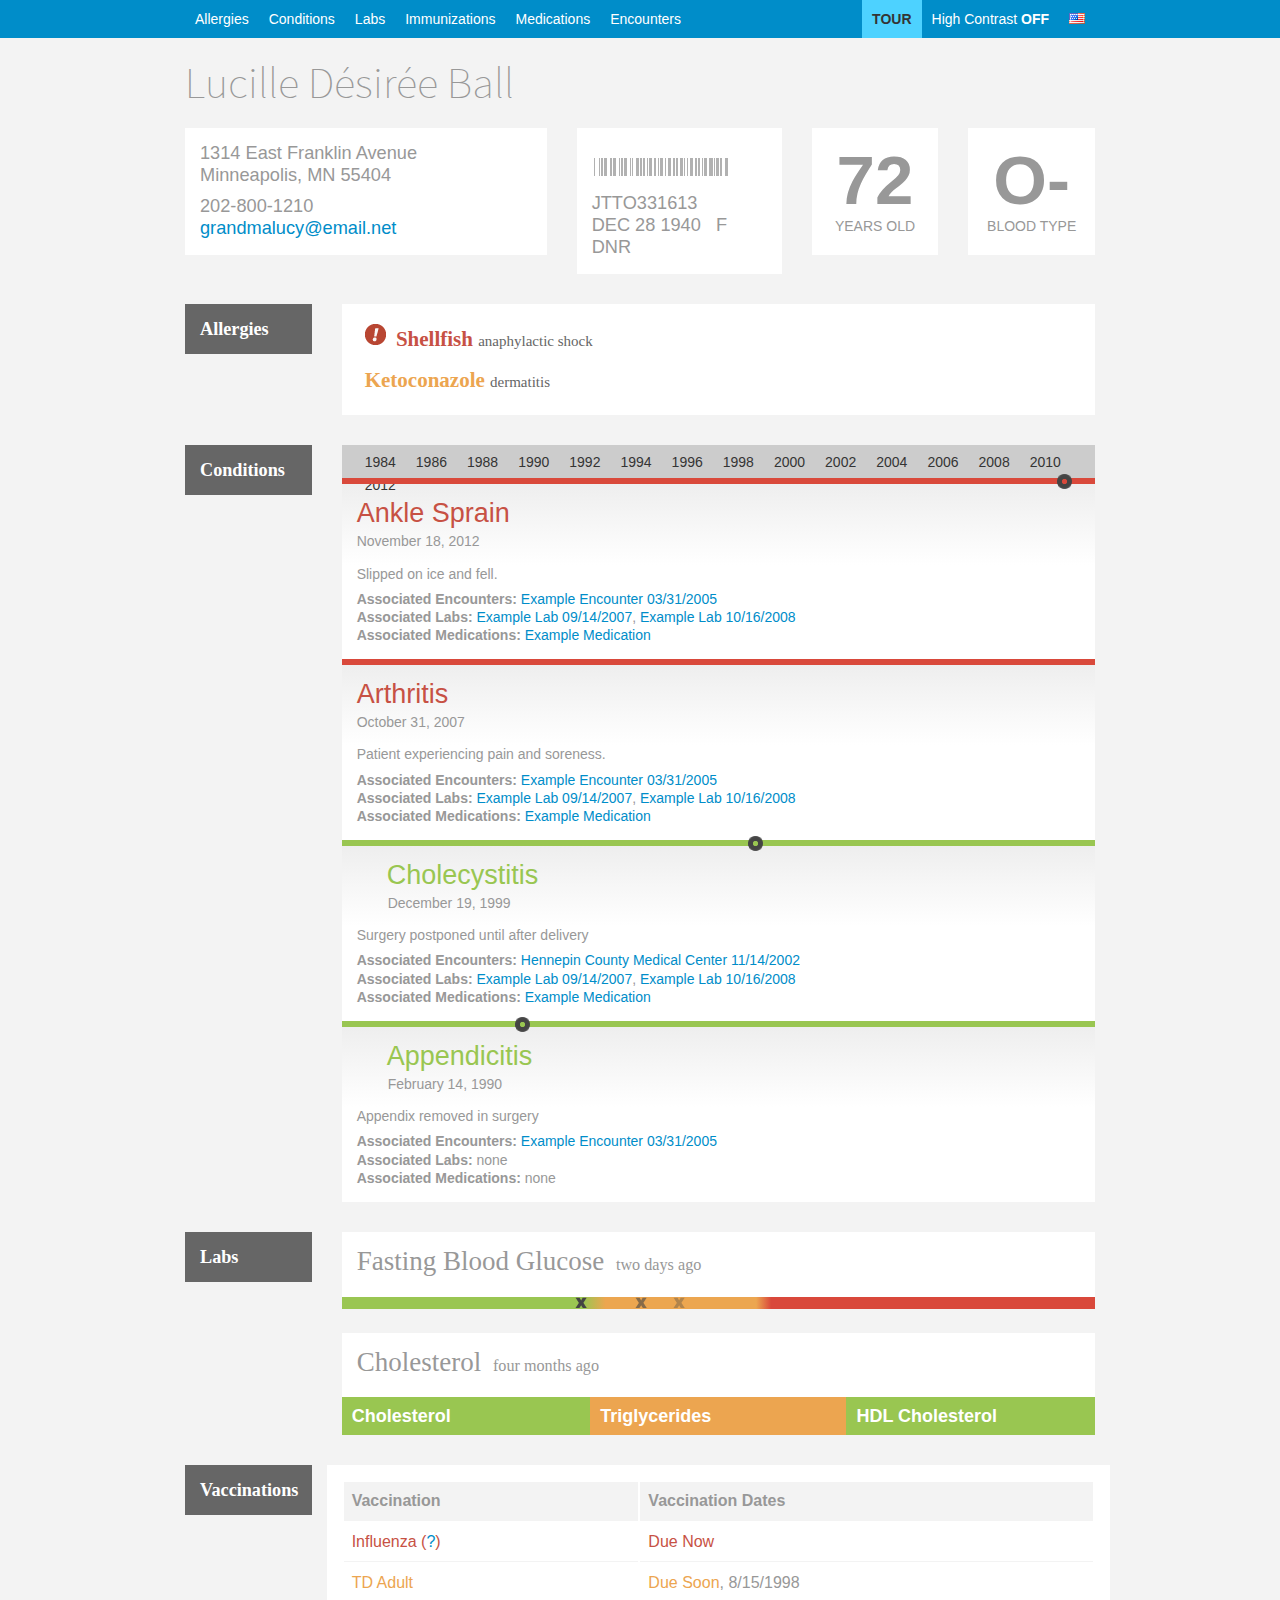
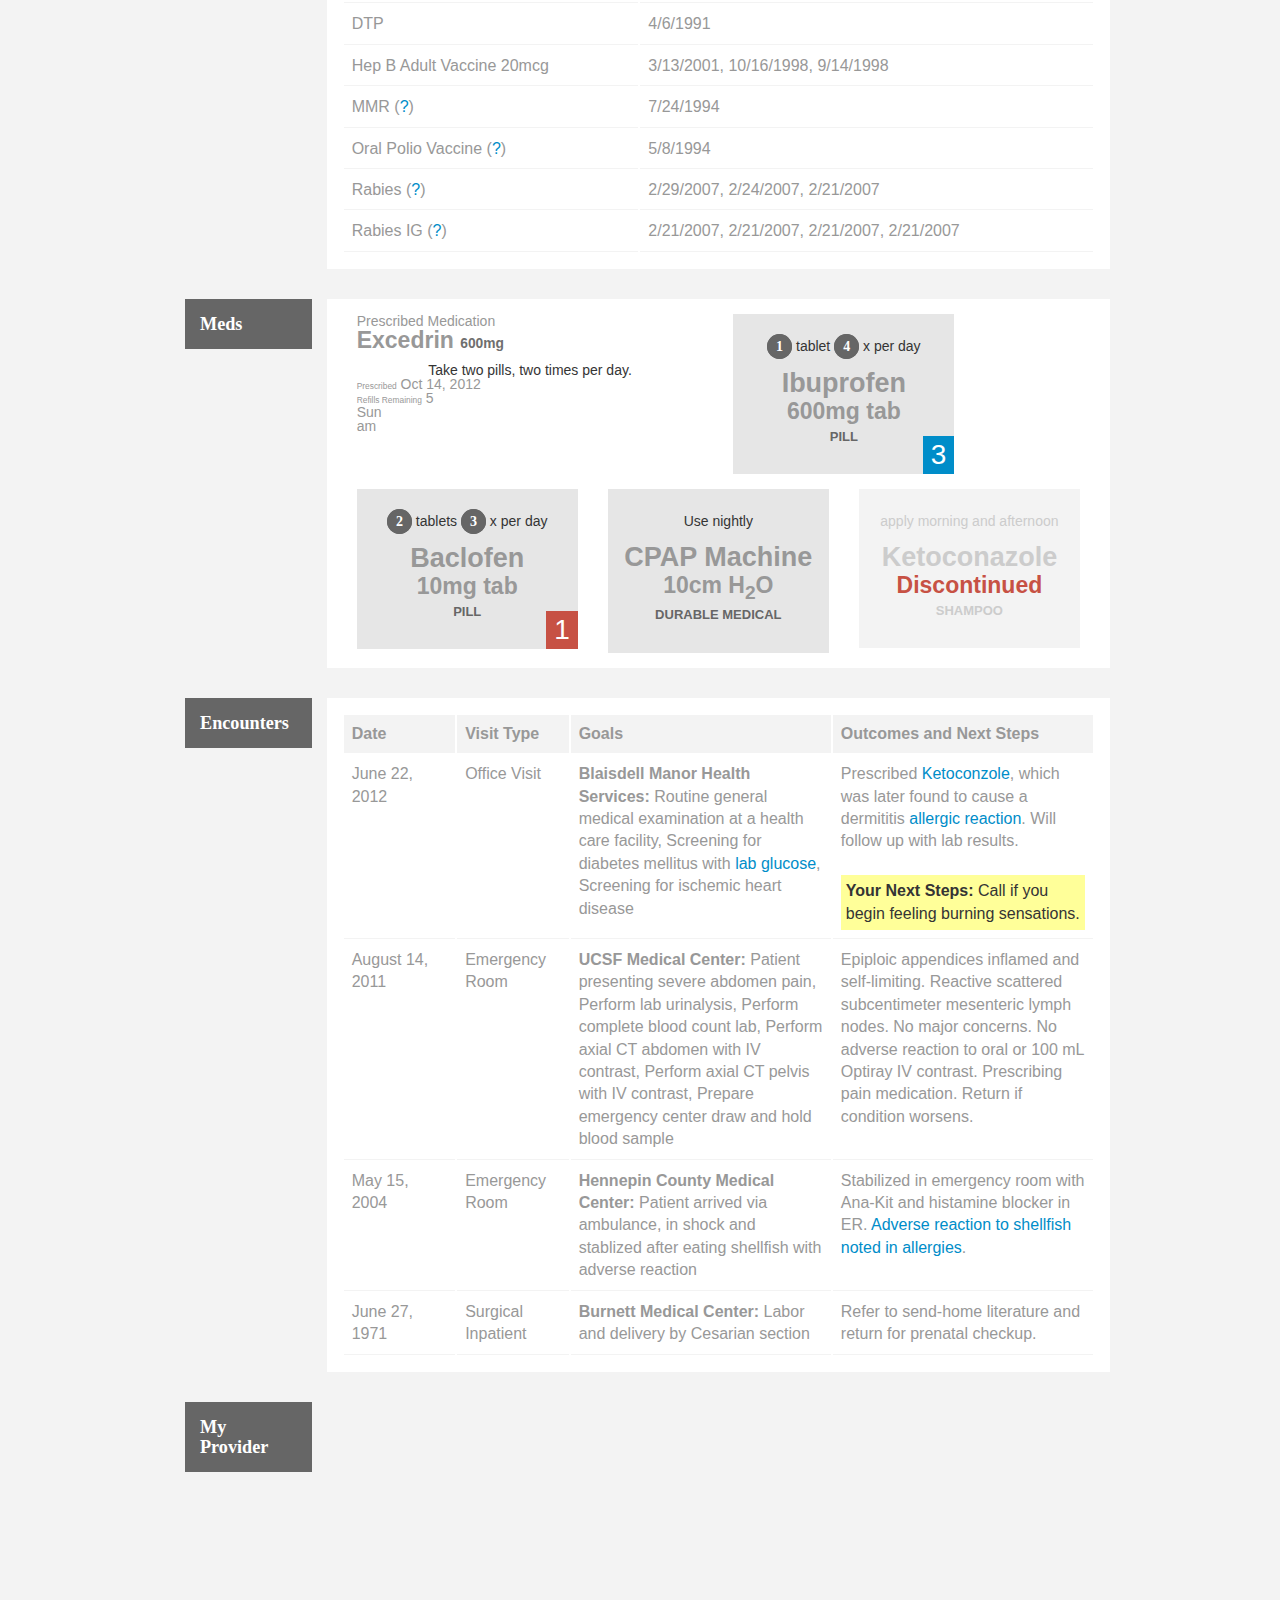
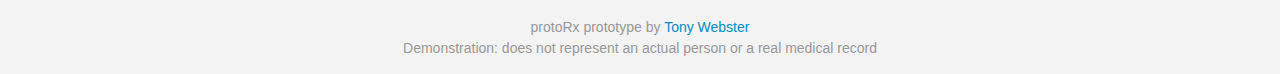
==== index.html @ 372af384 "single med" ====
<!DOCTYPE html>
<!--[if lt IE 7]><html class="no-js lt-ie9 lt-ie8 lt-ie7"><![endif]-->
<!--[if IE 7]><html class="no-js lt-ie9 lt-ie8"><![endif]-->
<!--[if IE 8]><html class="no-js lt-ie9"><![endif]-->
<!--[if gt IE 8]><!--> <html class="no-js"><!--<![endif]-->
<head>
<meta charset="utf-8">
<meta http-equiv="X-UA-Compatible" content="IE=edge,chrome=1">
<title>protoRx HTML Patient Medical Record Prototype Demo</title>
<meta name="description" content="protoRx is a prototype of a dynamic web-based patient medical record.">
<meta name="viewport" content="width=device-width">
<link rel="stylesheet" href="css/patient.css">
<script src="js/modernizr-2.6.2.min.js"></script>
</head>
<body data-spy="scroll" data-target=".navbar">

    <!--[if lt IE 7]>
        <p class="chromeframe">You are using an <strong>outdated</strong> browser. Please <a href="http://browsehappy.com/">upgrade your browser</a> or <a href="http://www.google.com/chromeframe/?redirect=true">activate Google Chrome Frame</a> to improve your experience.</p>
    <![endif]-->

    <div class="fixed-header">
        <div class="row">
            <div class="eight columns navigation small-twelve">
                <ul>
                    <li><a href="#allergies">Allergies</a></li>
                    <li><a href="#conditions">Conditions</a></li>
                    <li><a href="#labs">Labs</a></li>
                    <li><a href="#immunizations">Immunizations</a></li>
                    <li><a href="#medications">Medications</a></li>
                    <li><a href="#encounters">Encounters</a></li>
                </ul>
            </div>
            <div class="four columns accessibility hide-for-small" id="tour-access-links">
                <ul>
                    <li class="tour">
                        <a href="#" title="Take a Tour of protoRx" id="js-tour-page">Tour</a>
                    </li>
                    <li id="js-high-contrast">
                        <a href="#" title="Switch to High Contrast View">High Contrast <span>off</span></a>
                    </li>
                    <li id="js-language">
                        <a href="#" title="Change Language" class="icon"><img src="images/icn-lang-en.png" alt="English" /></a>
                    </li>
                </ul>
            </div>
        </div>
    </div>

    <!-- 01 NAME -->
    <section class="name">
        <div class="row" id="tour-patient-name">
            <div class="twelve columns">
                <h1 id="patient-name">Lucille D&eacute;sir&eacute;e Ball</h1>
            </div>
        </div>
    </section>

    <!-- 02 BIO + VITAL PANELS -->
    <section class="bio" id="bio">
        <div class="row">
            <div class="five columns">
                <div class="panel patient-contact">
                    <address>
                        1314 East Franklin Avenue<br />
                        Minneapolis, MN 55404
                    </address>
                    <p>
                        202-800-1210<br />
                        <a href="#">grandmalucy@email.net</a>
                    </p>
                </div>
            </div>
            <div class="three columns" id="patient-bio">
                <div class="panel patient-proprietary">
                    <img src="images/fpo-barcode.png" alt="Barcode" class="barcode" />
                    <p>JTTO331613</p>
                    <p>DEC 28 1940 &nbsp; F &nbsp; DNR</p>
                </div>
            </div>
            <div class="two columns">
                <div class="panel tile-bignumber" id="health-boxes">
                    <h2>72</h2>
                    <p>Years Old</p>
                </div>
            </div>
            <div class="two columns">
                <div class="panel tile-bignumber" id="health-boxes">
                    <h2>O-</h2>
                    <p>Blood Type</p>
                </div>
            </div>
        </div>
    </section>

    <!-- 03 ALLERGIES -->
    <section class="allergies" id="allergies">
        <div class="row">
            <div class="headline two columns">
                <div class="panel">
                    <h2 id="tour-allergies">Allergies</h2>
                </div>
            </div>
            <div class="listing ten columns lines">
                <div class="content panel">
                    <ul>
                        <li class="alert">
                            <a href="#encounter-5e5eab10-3aaa-11e2-81c1-0800200c9a66" class="line-item">
                                <span class="severity severity-severe">Severe</span> 
                                Shellfish
                                <small class="reaction">anaphylactic shock</small>
                            </a>
                        </li>
                        <li class="warn">
                            <a href="#encounter-9faa1792-928d-40a5-8878-b24d408136e9" class="line-item">
                                Ketoconazole
                                <small class="reaction">dermatitis</small>
                            </a>
                        </li>
                    </ul>
                </div>
            </div>
        </div>
    </section>

    <!-- 04 CONDITIONS -->
    <section class="conditions" id="conditions">
        <div class="row">
            <div class="headline two columns">
                <div class="panel">
                    <h2>Conditions</h2>
                </div>
            </div>

            <div class="timeline ten column">
                <div class="timeline-years">
                    <ul>
                        <li>1984</li>
                        <li>1986</li>
                        <li>1988</li>
                        <li>1990</li>
                        <li>1992</li>
                        <li>1994</li>
                        <li>1996</li>
                        <li>1998</li>
                        <li>2000</li>
                        <li>2002</li>
                        <li>2004</li>
                        <li>2006</li>
                        <li>2008</li>
                        <li>2010</li>
                        <li>2012</li>
                    </ul>
                </div>
                <div class="timeline-event">
                    <div class="timeline-rail">
                        <span class="timeline-indicator" style="left: 95%"></span>
                    </div>
                    <a href="#" class="summary" id="tour-conditions">
                        <h3>Ankle Sprain</h3>
                        <h4>November 18, 2012</h4>
                    </a>
                    <div class="detail iconed">
                        <p>Slipped on ice and fell.</p>
                        <p><strong>Associated Encounters: </strong> <a href="#encounters">Example Encounter 03/31/2005</a></p>
                        <p><strong>Associated Labs: </strong> <a href="#labs">Example Lab 09/14/2007</a>, <a href="#labs">Example Lab 10/16/2008</a></p>
                        <p><strong>Associated Medications: </strong> <a href="#medications">Example Medication</a></p>
                    </div>
                </div><!-- /.timeline-event -->
                <div class="timeline-event">
                    <div class="timeline-rail">
                        <span class="timeline-indicator timeline-indicator-stretch" style="left: 80%;width: 20%;"></span>
                    </div>
                    <a href="#" class="summary">
                        <h3>Arthritis</h3>
                        <h4>October 31, 2007</h4>
                    </a>
                    <div class="detail iconed">
                        <p>Patient experiencing pain and soreness.</p>
                        <p><strong>Associated Encounters: </strong> <a href="#encounters">Example Encounter 03/31/2005</a></p>
                        <p><strong>Associated Labs: </strong> <a href="#labs">Example Lab 09/14/2007</a>, <a href="#labs">Example Lab 10/16/2008</a></p>
                        <p><strong>Associated Medications: </strong> <a href="#medications">Example Medication</a></p>
                    </div>
                </div><!-- /.timeline-event -->
                <div class="timeline-event resolved">
                    <div class="timeline-rail">
                        <span class="timeline-indicator" style="left: 54%"></span>
                    </div>
                    <a href="#" class="summary">
                        <h3>Cholecystitis</h3>
                        <h4>December 19, 1999</h4>
                    </a>
                    <div class="detail iconed">
                        <p>Surgery postponed until after delivery</p>
                        <p><strong>Associated Encounters: </strong> <a href="#encounter-00ed28c0-3abe-11e2-81c1-0800200c9a66">Hennepin County Medical Center 11/14/2002</a></p>
                        <p><strong>Associated Labs: </strong> <a href="#labs">Example Lab 09/14/2007</a>, <a href="#labs">Example Lab 10/16/2008</a></p>
                        <p><strong>Associated Medications: </strong> <a href="#medications">Example Medication</a></p>
                    </div>
                </div><!-- /.timeline-event -->
                <div class="timeline-event resolved">
                    <div class="timeline-rail">
                        <span class="timeline-indicator" style="left: 23%"></span>
                    </div>
                    <a href="#" class="summary">
                        <h3>Appendicitis</h3>
                        <h4>February 14, 1990</h4>
                    </a>
                    <div class="detail iconed">
                        <p>Appendix removed in surgery</p>
                        <p><strong>Associated Encounters: </strong> <a href="#encounters">Example Encounter 03/31/2005</a></p>
                        <p><strong>Associated Labs: </strong> none</p>
                        <p><strong>Associated Medications: </strong> none</p>
                    </div>
                </div><!-- /.timeline-event -->
            </div>
        </div>
    </section>

    <!-- 05 LABS -->
    <section class="labs" id="labs">
        <div class="row">
            <div class="headline two columns">
                <div class="panel">
                    <h2>Labs</h2>
                </div>
            </div>

            <div class="content-container ten columns">
                
                <!-- Lab Result -->
                <div class="panel content lab-result closed">
                    <h3>Fasting Blood Glucose <small>two days ago</small></h3>
                    <div class="graph-horizontal graph-horizontal-fbs">
                        <div class="graph-horizontal-labels">
                            <ul>
                                <li style="width: 34%;"><strong>Normal</strong>: Fasting blood sugar in this range is normal.</li>
                                <li style="width: 23%;"><strong>Elevated</strong>: Fasting blood sugar in the range of 101-125 mg/dL is a cause of concern for possible prediabetes and should be monitored.</li>
                                <li style="width: 43%;"><strong>High</strong>: Fasting blood sugar above 126 mg/dL is an indicator of possible established diabetes.</li>
                            </ul>
                        </div>
                        <span class="graph-horizontal-marker" style="left: 24%;">
                            <span class="graph-result-label"><strong>84</strong> mg/dL</span>
                        </span>
                        <span class="graph-horizontal-previous graph-horizontal-previous-1" style="left: 31%;"></span>
                        <span class="graph-horizontal-previous graph-horizontal-previous-2" style="left: 39%;"></span>
                        <span class="graph-horizontal-previous graph-horizontal-previous-3" style="left: 44%;"></span>
                    </div>
                    <div class="row">
                        <div class="three columns">
                            <div class="panel">
                                <h4>Trending analysis</h4>
                            </div>
                        </div>
                        <div class="nine columns">
                            <div class="panel">
                                <p>You are trending toward decreased fasting blood sugar measurements, and your current result is well within normal range.</p>
                            </div>
                        </div>
                    </div>
                    <div class="row">
                        <div class="three columns">
                            <div class="panel">
                                <h4>Lab details</h4>
                            </div>
                        </div>
                        <div class="nine columns">
                            <div class="panel">
                                <p>
                                    Ordered by Dr. Sean Daley, North Memorial Medical Center<br />
                                    November 30, 2012 — 1:42pm (<a href="#encounter-9faa1792-928d-40a5-8878-b24d408136e9">view encounter</a>)
                                </p>
                            </div>
                        </div>
                    </div>
                    <div class="row">
                        <div class="three columns">
                            <div class="panel">
                                <h4>Physician notes</h4>
                            </div>
                        </div>
                        <div class="nine columns">
                            <div class="panel">
                                <p class="highlight padded">
                                    Continue to exercise 3x/week.
                                </p>
                            </div>
                        </div>
                    </div>
                    <div class="row">
                        <div class="three columns">
                            <div class="panel">
                                <h4>About this test</h4>
                            </div>
                        </div>
                        <div class="nine columns">
                            <div class="panel">
                                <p>
                                    A lab glucose test measures the amount of glucose sugar in your blood.  This test measures after you’ve been fasting for at least eight hours.  It’s often the first check for prediabetes or diabetes.
                                </p>
                            </div>
                        </div>
                    </div>
                </div><!-- /lab result -->

                <!-- Lab Result -->
                <div class="panel content lab-result closed">
                    <h3>Cholesterol <small>four months ago</small></h3>
                    <div class="lab-result-strip">
                        <div class="lab-result nominal bg" style="width: 33%;">
                            <h4>Cholesterol</h3>
                        </div>
                        <div class="lab-result warn bg" style="width: 34%;">
                            <h4>Triglycerides</h3>
                        </div>
                        <div class="lab-result nominal bg" style="width: 33%">
                            <h4>HDL Cholesterol</h3>
                        </div>
                    </div>
                    <div class="row">
                        <div class="lab-result-strip interior">
                            <div class="lab-result" style="width: 33%;">
                                <div class="lab-result-numbers">
                                    <strong>152</strong> mg/DL
                                    <small>Standard Range: 0 - 200 mg/DL</small>
                                </div>
                            </div>
                            <div class="lab-result" style="width: 34%;">
                                <div class="lab-result-numbers">
                                    <strong>151</strong> mg/DL
                                    <small>Standard Range: 0 - 149 mg/DL</small>
                                </div>
                            </div>
                            <div class="lab-result" style="width: 33%">
                                <div class="lab-result-numbers">
                                    <strong>43</strong> mg/DL
                                    <small>Standard Range: 39+ mg/DL</small>
                                </div>
                            </div>
                        </div>
                        <div class="three columns">
                            <div class="panel">
                                <h4>Trending analysis</h4>
                            </div>
                        </div>
                        <div class="nine columns">
                            <div class="panel">
                                <p>No prior lab results available for cholesterol.</p>
                            </div>
                        </div>
                    </div>
                    <div class="row">
                        <div class="three columns">
                            <div class="panel">
                                <h4>Lab details</h4>
                            </div>
                        </div>
                        <div class="nine columns">
                            <div class="panel">
                                <p>
                                    Ordered by Dr. Pina Colada, University of Miami Hospital<br />
                                    June 22, 2012 — 9:16am
                                </p>
                            </div>
                        </div>
                    </div>
                    <div class="row">
                        <div class="three columns">
                            <div class="panel">
                                <h4>Physician notes</h4>
                            </div>
                        </div>
                        <div class="nine columns">
                            <div class="panel">
                                <p class="highlight padded">
                                    Triglycerides are slightly elevated. Limit fats and sugars, alcohol, and increase physical activity.
                                </p>
                            </div>
                        </div>
                    </div>
                    <div class="row">
                        <div class="three columns">
                            <div class="panel">
                                <h4>About this lab</h4>
                            </div>
                        </div>
                        <div class="nine columns">
                            <div class="panel">
                                <p>
                                    High triglycerides can raise your risk for heart disease, diabetes and stroke. Diet and lifestyle changes are the biggest factor in your cholesterol levels.
                                </p>
                            </div>
                        </div>
                    </div>
                </div><!-- /lab result -->

            </div>

        </div>
    </section>

    <!-- 06 IMMUNIZATIONS / VACCINATIONS -->
    <section class="immunizations" id="immunizations">
        <div class="row">
            <div class="headline two columns">
                <div class="panel">
                    <h2>Vaccinations</h2>
                </div>
            </div>
            <div class="ten column content table">
                <div class="panel">

                    <table id="tour-immunizations">
                        <thead>
                            <tr>
                                <td>Vaccination</td>
                                <td>Vaccination Dates</td>
                            </tr>
                        </thead>
                        <tbody>
                            <tr>
                                <td class="alert">Influenza (<a href="http://www.cdc.gov/vaccines/vpd-vac/flu/default.htm" target="_blank">?</a>)</td>
                                <td class="alert">Due Now</td>
                            </tr>
                            <tr>
                                <td class="warn">TD Adult</td>
                                <td><span class="warn">Due Soon</span>,  8/15/1998</td>
                            </tr>
                            <tr>
                                <td>DTP</td>
                                <td>4/6/1991</td>
                            </tr>
                            <tr>
                                <td>Hep B Adult Vaccine 20mcg</td>
                                <td>3/13/2001,  10/16/1998,  9/14/1998</td>
                            </tr>
                            <tr>
                                <td>MMR (<a href="http://www.cdc.gov/vaccines/pubs/vis/downloads/vis-mmr.pdf" target="_blank">?</a>)</td>
                                <td>7/24/1994</td>
                            </tr>
                            <tr>
                                <td>Oral Polio Vaccine (<a href="http://www.cdc.gov/vaccines/vpd-vac/polio/default.htm" target="_blank">?</a>)</td>
                                <td>5/8/1994</td>
                            </tr>
                            <tr>
                                <td>Rabies (<a href="http://www.cdc.gov/vaccines/vpd-vac/rabies/default.htm" target="_blank">?</a>)</td>
                                <td>2/29/2007,  2/24/2007,  2/21/2007</td>
                            </tr>
                            <tr>
                                <td>Rabies IG (<a href="http://www.cdc.gov/vaccines/vpd-vac/rabies/default.htm" target="_blank">?</a>)</td>
                                <td>2/21/2007,  2/21/2007,  2/21/2007,  2/21/2007</td>
                            </tr>
                        </tbody>
                    </table>
                </div>

            </div>
        </div>
    </section>



    <a data-magellan-destination="medications" name="medications"></a>
    <section class="medications">
        <div class="row">
            <div class="headline two columns">
                <div class="panel">
                    <h2>Meds<!--Medications--></h2>
                </div>
            </div>

            <div class="grid ten column content">
                <div class="panel content-inner">

                    <div class="six column medication-single">
                        <div class="medication-category">Prescribed Medication</div>
                        <div class="medication-detail">
                            <div class="medication-rx">
                                <h4>Excedrin <small>600mg</small></h4>
                                <p class="instructions">Take two pills, two times per day.</p>
                                <div class="meta">
                                    <div class="meta-date">
                                        <small>Prescribed</small> Oct 14, 2012
                                    </div>
                                    <div class="meta-refills">
                                        <small>Refills Remaining</small>
                                        5
                                    </div>
                                </div>
                            </div>
                            <div class="medication-illustration">
                                <div class="single-day">
                                    <div class="day">Sun</div>
                                    <div class="segments">
                                        <div class="segment">
                                            <div class="desc">am</div>
                                            <div class="illus"><span class="pill"></span> <span class="pill"></div>
                                        </div>
                                    </div>
                                </div>
                            </div>
                        </div>
                    </div><!-- /.medication-single -->





                    <div class="four column med">
                        <div class="panel">
                            <div class="instructions">
                                <span class="number-circle">1</span> tablet <span class="number-circle">4</span> x per day
                            </div>
                            <div class="medication">
                                <h3>Ibuprofen</h3>
                                <h4>600mg tab</h4>
                                <h5>Pill</h5>
                            </div>
                            <div class="remaining">
                                <span rel="tooltip" title="Refills Remaining">3</span>
                            </div>
                        </div>
                    </div><!-- /.medication -->

                    <div class="four column med">
                        <div class="panel">
                            <div class="instructions">
                                <span class="number-circle">2</span> tablets <span class="number-circle">3</span> x per day
                            </div>
                            <div class="medication">
                                <h3>Baclofen</h3>
                                <h4>10mg tab</h4>
                                <h5>Pill</h5>
                            </div>
                            <div class="remaining low">
                                <span rel="tooltip" title="Refills Remaining">1</span>
                            </div>
                        </div>
                    </div><!-- /.medication -->

                    <div class="four column med">
                        <div class="panel">
                            <div class="instructions">
                                Use nightly
                            </div>
                            <div class="medication">
                                <h3>CPAP Machine</h3>
                                <h4>10cm H<sub>2</sub>O</h4>
                                <h5>Durable Medical</h5>
                            </div>
                        </div>
                    </div><!-- /.medication -->

                    <div class="four column med discontinued allergic end">
                        <div class="panel">
                            <div class="instructions">
                                apply morning and afternoon
                            </div>
                            <div class="medication">
                                <h3>Ketoconazole</h3>
                                <h4>Discontinued</h4>
                                <h5>Shampoo</h5>
                            </div>
                        </div>
                    </div><!-- /.medication -->

                </div>
            </div>
        </div>
    </section>


    <section class="encounters">
        <div class="row">
            <div class="headline two columns">
                <div class="panel">
                    <h2>Encounters</h2>
                </div>
            </div>

            <div class="table ten column content">
                <div class="panel">

                    <table>
                        <thead>
                            <tr>
                                <td class="table-date">Date</td>
                                <td class="table-type">Visit Type</td>
                                <td class="table-goals">Goals</td>
                                <td class="table-outcomes">Outcomes and Next Steps</td>
                            </tr>
                        </thead>
                        <tbody>
                            <tr id="encounter-9faa1792-928d-40a5-8878-b24d408136e9">
                                <td>June 22, 2012</td>
                                <td>Office Visit</td>
                                <td>
                                    <strong>Blaisdell Manor Health Services: </strong>Routine general medical examination at a health care facility, Screening for diabetes mellitus with <a href="#">lab glucose</a>, Screening for ischemic heart disease 
                                </td>
                                <td>
                                    Prescribed <a href="#">Ketoconzole</a>, which was later found to cause a dermititis <a href="#allergies">allergic reaction</a>. Will follow up with lab results.<br /><br />
                                    <div class="next-steps"><strong>Your Next Steps:</strong> Call if you begin feeling burning sensations.</div>
                                </td>
                            </tr>
                            <tr id="encounter-0fe58e90-3aaa-11e2-81c1-0800200c9a66">
                                <td>August 14, 2011</td>
                                <td>Emergency Room</td>
                                <td>
                                    <strong>UCSF Medical Center: </strong>Patient presenting severe abdomen pain, 
                                    Perform lab urinalysis, Perform complete blood count lab, Perform axial CT abdomen with IV contrast, Perform axial CT pelvis with IV contrast, Prepare emergency center draw and hold blood sample
                                </td>
                                <td>
                                    Epiploic appendices inflamed and self-limiting. Reactive scattered subcentimeter mesenteric lymph nodes. No major concerns. No adverse reaction to oral or 100 mL Optiray IV contrast. Prescribing pain medication. Return if condition worsens.
                                </td>
                            </tr>
                            <tr id="encounter-5e5eab10-3aaa-11e2-81c1-0800200c9a66">
                                <td>May 15, 2004</td>
                                <td>Emergency Room</td>
                                <td>
                                    <strong>Hennepin County Medical Center: </strong>Patient arrived via ambulance, in shock and stablized after eating shellfish with adverse reaction
                                </td>
                                <td>
                                    Stabilized in emergency room with Ana-Kit and histamine blocker in ER. <a href="#allergies">Adverse reaction to shellfish noted in allergies</a>.
                                </td>
                            </tr>
                            <tr id="encounter-00ed28c0-3abe-11e2-81c1-0800200c9a66">
                                <td>June 27, 1971</td>
                                <td>Surgical Inpatient</td>
                                <td>
                                    <strong>Burnett Medical Center: </strong>Labor and delivery by Cesarian section
                                </td>
                                <td>
                                    Refer to send-home literature and return for prenatal checkup.
                                </td>
                            </tr>

                        </tbody>
                    </table>
                </div>

            </div>
        </div>
    </div>



    <!-- XX X -->
    <section class="provider" id="provider">
        <div class="row">
            <div class="headline two columns">
                <div class="panel">
                    <h2>My Provider</h2>
                </div>
            </div>

            <div class="contacts ten column">

                <div class="row">
                    <div class="twelve columns">
                        <div id="providerStreetView" style="width: 100%; height: 200px;"></div>
                    </div>
                </div>

            </div>
        </div>
    </section>




<!--

# Guardian
Role: Sister
First Name: Martha
Last Name: Shan
Address: 1357 Amber Drive, Beaverton, OR 97006
Telephone: 816-276-6909

-->

    <div class="row disclaimer">
        <div class="twelve columns">
            <p>protoRx prototype by <a href="https://tonywebster.com" title="Tony Webster | designer / developer" target="_blank">Tony Webster</a></p>
            <p>Demonstration: does not represent an actual person or a real medical record</p>
        </div>
    </div>

    <!-- TOUR -->
    <ol id="joyRideContent" style="display:none">
        <li data-id="tour-patient-name" data-button="Next">
            <p>The patient's name is large and easy to read.</p>
        </li>
        <li data-id="tour-patient-bio" data-button="Next">
            <p>Patient demographics, contact information, and room for proprietary provider information.</p>
        </li>
        <li data-id="tour-health-boxes" data-button="Next">
            <p>The most relevant information for the viewer is shown.  Doctors see high-level health information, patients see their next steps to maintain health, or EMTs see blood type, condition codes or a DNR order.</p>
        </li>
        <li data-id="tour-access-links" data-button="Next">
            <p>Accessibility links use simple iconography to allow users to change languages, swap to a high-contrast layout, or zoom to make the text bigger.</p>
        </li>
        <li data-id="tour-allergies" data-button="Next">
            <p>The patient's allergies are shown near the top of the page to alert medical staff and remind the patient to review those allergens for accuracy every time they see their record. Clicking on an allergy will navigate the user to the associated provider encounter.</p>
        </li>
        <li data-id="tour-fully-responsive" data-button="Next">
            <p>protoRx is fully responsive and flexible, and can be viewed on desktop, tablet, and mobile.</p>
        </li>
        <li data-id="tour-graceful-degradation" data-button="Next">
            <p>protoRx looks best on modern browsers, but gracefully degrades on legacy browsers.</p>
        </li>
    </ol>

    <script src="//ajax.googleapis.com/ajax/libs/jquery/1.8.2/jquery.min.js"></script>
    <script>window.jQuery || document.write('<script src="js/jquery-1.8.2.min.js"><\/script>')</script>
    <script src="js/foundation.min.js"></script>
    <script src="js/jquery.syncheight.js"></script>
    <script src="js/bootstrap-components.min.js"></script>
    <script src="js/app.min.js?1"></script>

    <!-- protoRx prototype - Copyright (c) 2012, Tony Webster.  See README.txt, LICENSE.txt, CREDITS.txt -->

</body>
</html>
---- css/patient.css ----
@import url(normalize.css);@import url(foundation.css);@import url(joyride.css);@import url(bootstrap-components.css);@font-face{font-family:'SourceSansPro';src:url("../fonts/sourcesanspro-extralight-webfont.eot");src:url("../fonts/sourcesanspro-extralight-webfont.eot?#iefix") format("embedded-opentype"),url("../fonts/sourcesanspro-extralight-webfont.woff") format("woff"),url("../fonts/sourcesanspro-extralight-webfont.ttf") format("truetype");font-weight:100;font-style:normal}@font-face{font-family:'SourceSansPro';src:url("../fonts/sourcesanspro-light-webfont.eot");src:url("../fonts/sourcesanspro-light-webfont.eot?#iefix") format("embedded-opentype"),url("../fonts/sourcesanspro-light-webfont.woff") format("woff"),url("../fonts/sourcesanspro-light-webfont.ttf") format("truetype");font-weight:200;font-style:normal}@font-face{font-family:'SourceSansPro';src:url("../fonts/sourcesanspro-regular-webfont.eot");src:url("../fonts/sourcesanspro-regular-webfont.eot?#iefix") format("embedded-opentype"),url("../fonts/sourcesanspro-regular-webfont.woff") format("woff"),url("../fonts/sourcesanspro-regular-webfont.ttf") format("truetype");font-weight:400;font-style:normal}@font-face{font-family:'SourceSansPro';src:url("../fonts/sourcesanspro-semibold-webfont.eot");src:url("../fonts/sourcesanspro-semibold-webfont.eot?#iefix") format("embedded-opentype"),url("../fonts/sourcesanspro-semibold-webfont.woff") format("woff"),url("../fonts/sourcesanspro-semibold-webfont.ttf") format("truetype");font-weight:600;font-style:normal}@font-face{font-family:'SourceSansPro';src:url("../fonts/sourcesanspro-bold-webfont.eot");src:url("../fonts/sourcesanspro-bold-webfont.eot?#iefix") format("embedded-opentype"),url("../fonts/sourcesanspro-bold-webfont.woff") format("woff"),url("../fonts/sourcesanspro-bold-webfont.ttf") format("truetype");font-weight:700;font-style:normal}body{background:#f3f3f3;font-family:'SourceSansPro', Helvetica, Arial, Tahoma, sans-serif;font-weight:400;color:#989898}p{margin:0;padding:0;line-height:1}a{color:#008dc9}address{font-style:normal}.severity{width:21px;height:21px;text-indent:-9999px;display:inline-block;margin-right:5px;position:relative;top:3px}.severity.severity-severe{background:url(../images/icn-attention.png) no-repeat}.severity.severity-nominal{background:url(../images/icn-resolved.png) no-repeat}.barcode{opacity:0.3;filter:alpha(opacity=30)}.number-circle{-webkit-border-radius:999px;-moz-border-radius:999px;border-radius:999px;width:36px;height:36px;padding:3px 7px;background:#666;border:2px solid #666;color:#fff;text-align:center;font-family:'SourceSansPro';font-weight:700}.alert{color:#c75144}.alert.bg{background:#c75144;color:#fff}.warn{color:#eca550}.warn.bg{background:#eca550;color:#fff}.nominal{color:#99c651}.nominal.bg{background:#99c651;color:#fff}.panel{padding:15px}.fixed-header{background:#008dc9;position:fixed;top:0;width:100%;z-index:9999;display:block}.fixed-header p{color:#fff;font-size:1.4em;padding:10px}.fixed-header p small{font-weight:200;font-size:0.7em}.fixed-header .navigation ul{list-style-type:none;float:left;margin-bottom:0}.fixed-header .navigation ul li{float:left}.fixed-header .navigation ul li:hover{background:#00a4ee}.fixed-header .navigation ul li.active{background:#008dc9}.fixed-header .navigation ul li a{color:#fff;line-height:38px;padding:0 10px;display:block}.fixed-header .accessibility ul{list-style-type:none;float:right;margin-bottom:0}.fixed-header .accessibility ul li{float:left}.fixed-header .accessibility ul li.tour{background:#4dd2ff}.fixed-header .accessibility ul li.tour a{color:#343434;font-weight:900;text-transform:uppercase}.fixed-header .accessibility ul li.active{background:#000}.fixed-header .accessibility ul li span{text-transform:uppercase;font-weight:600}.fixed-header .accessibility ul li a{color:#fff;line-height:38px;padding:0 10px;display:block}section{margin-top:30px}section.name{margin-top:60px}section.name h1{font-family:'SourceSansPro';font-weight:100;color:#989898}section.bio{margin-top:20px}section.bio .panel{min-height:127px;background:#fff}section.bio .patient-contact address,section.bio .patient-contact p{font-size:1.3em;line-height:1.2em}section.bio .patient-contact address{margin-bottom:0.5em}section.bio .patient-proprietary .barcode{margin:15px 0}section.bio .patient-proprietary p{font-size:1.3em;line-height:1.2em}section.allergies .content .panel{padding:0}section.medications .content-inner{padding:15px 0}section.medications a{text-decoration:none}section.medications .grid .column .panel{background:#e6e6e6;margin-bottom:15px}section.medications .grid .column .medication{text-align:center;padding:15px 0}section.medications .grid .column .medication h5{text-transform:uppercase;color:#666;font-size:13px;margin-top:6px}section.medications .grid .column .instructions{font-size:14px;color:#343434;padding-top:10px;text-align:center}section.medications .grid .column .remaining{background:#008dc9;display:block;float:right;position:absolute;bottom:15px;right:15px;color:#fff;font-size:28px}section.medications .grid .column .remaining span{display:block;padding:5px 8px}section.medications .grid .column .remaining.low{background:#c75144}section.medications .grid .column.discontinued .panel{background:#f3f3f3;color:#ccc}section.medications .grid .column.discontinued .panel .instructions,section.medications .grid .column.discontinued .panel h5{color:#ccc}section.medications .grid .column.discontinued .panel h4{color:#c75144}section.labs .content{background:#fff;padding:0;margin-bottom:24px}section.labs .content:hover h3,section.labs .content.open h3{background:#008dc9;color:#fff}section.labs .content:hover h3 small,section.labs .content.open h3 small{color:#fff}section.labs .content h3{padding:15px;font-weight:normal;padding-bottom:20px;font-family:'SourceSansPro';font-weight:200}section.labs .content h3 small{color:#989898;padding-left:5px}section.labs .content .row{display:none}section.labs .content .row:last-child{padding-bottom:15px}section.labs .content .row .panel{padding:7px 15px}section.labs .content .row h4{font-family:'SourceSansPro';font-weight:700;font-size:1.25em;font-weight:normal}section.labs .content .row p{font-size:1.1em;line-height:1.3em}section.labs .lab-result-strip{width:100%}section.labs .lab-result-strip .lab-result{float:left;display:inline-block}section.labs .lab-result-strip .lab-result h4{font-size:18px;font-weight:600;padding:10px 10px 8px 10px}section.labs .lab-result-strip.interior{padding:0 15px}section.labs .lab-result-strip .lab-result-numbers{padding:10px;font-size:18px;line-height:1.3em;background:#343434;color:#fff}section.labs .lab-result-strip .lab-result-numbers small{display:block;clear:both;font-size:13px}section.labs .graph-horizontal+.row{margin-top:45px}section.labs .lab-result.closed,section.labs .lab-result.open{cursor:pointer}section.updates{background:#ccc;margin-top:0}.disclaimer{padding:15px}.disclaimer p{text-align:center;line-height:1.5em}.tile-bignumber h2,.tile-bignumber p{text-decoration:none;text-transform:uppercase;text-align:center}.tile-bignumber h2{font-size:69px}.next-steps{background:#ffff99;padding:5px;color:#343434;font-size:16px}.table{width:100%}.table .panel{padding:15px 0}.table table{width:100%}.table tr:hover{background:#fafafa}.table thead td{background:#f3f3f3;padding:8px;font-size:16px;font-weight:600;line-height:1.4em}.table tbody td{padding:8px;border-bottom:1px solid #f3f3f3;font-size:15px;vertical-align:top;font-size:16px;line-height:1.4em}.table .table-date{width:15%}.table .table-type{width:15%}.table .table-goals,.table .table-outcomes{width:35%}.timeline .timeline-years{background:#ccc;display:block;clear:both;padding:6px 0 10px 0}.timeline .timeline-years ul{list-style-type:none;padding:0 5px;padding-left:13px}.timeline .timeline-years ul li{float:left;color:#343434;display:block;padding:0px 10px;font-size:14px}.timeline .timeline-rail{height:6px;background:#d9493b;display:block;position:relative}.timeline .timeline-rail .timeline-indicator{background:url(../images/icn-timeline-indicator.png) no-repeat;width:15px;height:15px;position:absolute;top:-4px}.timeline .timeline-rail .timeline-indicator.timeline-indicator-stretch{background:url(../images/icn-timeline-indicator-tail.png) no-repeat}.timeline .resolved .timeline-rail{background:#99c651}.timeline a.summary{background:#eaeaea;background:url([data-uri]);background:-moz-linear-gradient(top, #eee 0%, #fff 100%);background:-webkit-gradient(linear, left top, left bottom, color-stop(0%, #eee), color-stop(100%, #fff));background:-webkit-linear-gradient(top, #eee 0%, #fff 100%);background:-o-linear-gradient(top, #eee 0%, #fff 100%);background:-ms-linear-gradient(top, #eee 0%, #fff 100%);background:linear-gradient(to bottom, #eee 0%, #fff 100%);filter:progid:DXImageTransform.Microsoft.gradient(startColorstr='#eeeeee', endColorstr='#ffffff',GradientType=0 );display:block;padding:15px}.timeline a.summary:hover{background:#fff}.timeline h3{font-weight:400;padding-bottom:5px;color:#c75144}.timeline h4{font-weight:400;color:#989898;font-size:14px}.timeline .detail{background:#fff;padding:0 15px 15px 15px}.timeline .detail p{line-height:1.3em}.timeline .detail p:first-child{padding-bottom:7px}.timeline .closed .detail{display:none}.timeline .resolved h3{color:#99c651;background:url(../images/icn-resolved.png) no-repeat;background-position:left 3px;padding-left:30px}.timeline .resolved h4{padding-left:31px}.listing{font-family:'SourceSansPro';font-weight:600}.listing ul{list-style-type:none;margin:0 0;padding:0}.listing ul li{margin-left:0;padding-left:0;font-size:1.5em}.listing ul li .detail{margin-left:16px;padding-left:20px;color:#989898;margin-bottom:15px;border-left:3px solid #f3f3f3}.listing ul li .detail p{margin:0;padding:0}.listing ul li .detail p:first-child{margin-bottom:0.6em}.listing ul li.closed .detail{display:none}.listing ul li a.line-item{color:inherit;display:block;border-radius:5px;text-decoration:none;padding:2px 8px;line-height:1.75em;margin-bottom:5px}.listing ul li a.line-item:last-child{margin-bottom:0;padding-bottom:0}.listing ul li a.line-item:hover{background:#fafafa}.listing p{padding:5px}.listing small{font-family:'SourceSansPro';font-weight:400;font-size:15px;color:#666}.headline .panel{background:#666;color:#fff}.headline .panel h2{font-size:1.3em;font-family:'SourceSansPro'}.headline.alert .panel{background:#c75144}.content{background:#fff}.graph-horizontal{width:100%;height:12px;position:relative}.graph-horizontal .graph-horizontal-previous{display:block;width:12px;height:11px;background:url(../images/sprite-previous.png) no-repeat;float:left;position:absolute}.graph-horizontal .graph-horizontal-previous.graph-horizontal-previous-2{background-position:left -111px}.graph-horizontal .graph-horizontal-previous.graph-horizontal-previous-3{background-position:left -222px}.graph-horizontal .graph-horizontal-marker{position:absolute;top:0;background:url(../images/icn-marker.png) no-repeat;width:34px;height:34px;top:-11px}.graph-horizontal .graph-horizontal-marker span{width:100px;position:relative;display:block;top:38px;font-size:1.5em;padding-left:7px;display:none}.graph-horizontal .graph-horizontal-labels{display:none;position:absolute;top:-18px;width:100%}.graph-horizontal .graph-horizontal-labels ul{list-style-type:none}.graph-horizontal .graph-horizontal-labels ul li{float:left;display:block;padding-left:5px;line-height:1em;font-size:1em;padding:10px;border-right:1px dotted #ccc}.graph-horizontal .graph-horizontal-labels ul li:last-child{border-right:none}.graph-horizontal-fbs{background:#9ac652;background:url([data-uri]);background:-moz-linear-gradient(left, #9ac652 0%, #9ac652 32%, #eca650 35%, #eca650 55%, #d9483b 57%, #d9483b 100%);background:-webkit-gradient(linear, left top, right top, color-stop(0%, #9ac652), color-stop(32%, #9ac652), color-stop(35%, #eca650), color-stop(55%, #eca650), color-stop(57%, #d9483b), color-stop(100%, #d9483b));background:-webkit-linear-gradient(left, #9ac652 0%, #9ac652 32%, #eca650 35%, #eca650 55%, #d9483b 57%, #d9483b 100%);background:-o-linear-gradient(left, #9ac652 0%, #9ac652 32%, #eca650 35%, #eca650 55%, #d9483b 57%, #d9483b 100%);background:-ms-linear-gradient(left, #9ac652 0%, #9ac652 32%, #eca650 35%, #eca650 55%, #d9483b 57%, #d9483b 100%);background:linear-gradient(to right, #9ac652 0%, #9ac652 32%, #eca650 35%, #eca650 55%, #d9483b 57%, #d9483b 100%);filter:progid:DXImageTransform.Microsoft.gradient(startColorstr='#9ac652', endColorstr='#d9483b',GradientType=1 )}.high-contrast{background:#fff}.high-contrast .barcode{opacity:1.0;filter:alpha(opacity=100)}.high-contrast .headline .panel{background:#fff;color:#000}.high-contrast p,.high-contrast td,.high-contrast address,.high-contrast h1,.high-contrast h2,.high-contrast h3,.high-contrast h4,.high-contrast h5,.high-contrast h6,.high-contrast #patient-name{color:#000}.high-contrast .highlight,.high-contrast .next-steps{border:3px solid red;background:#fff;color:#000}.high-contrast .fixed-header{background:#000}.chromeframe{width:100%;padding:10px;background:#d9493b;text-align:center;color:#fff;position:fixed;bottom:0}.chromeframe a{color:#fff;text-decoration:underline}
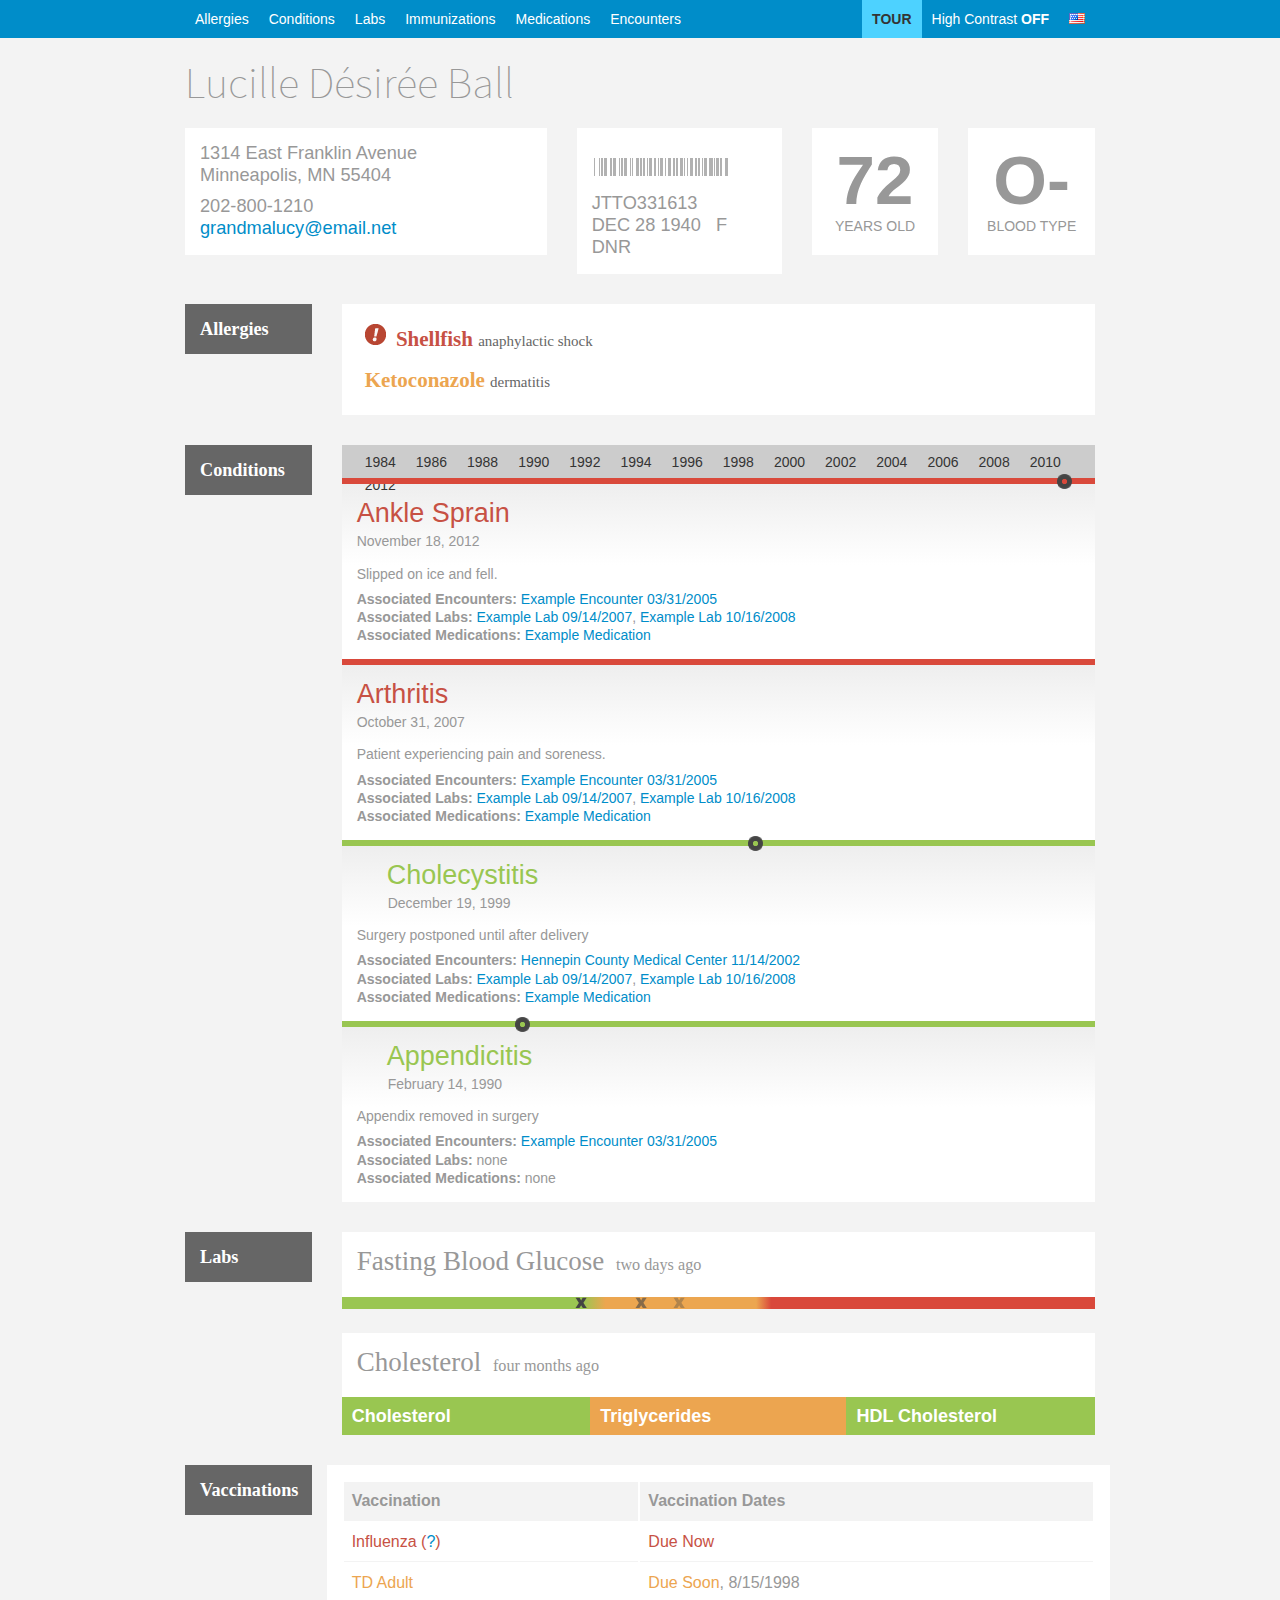
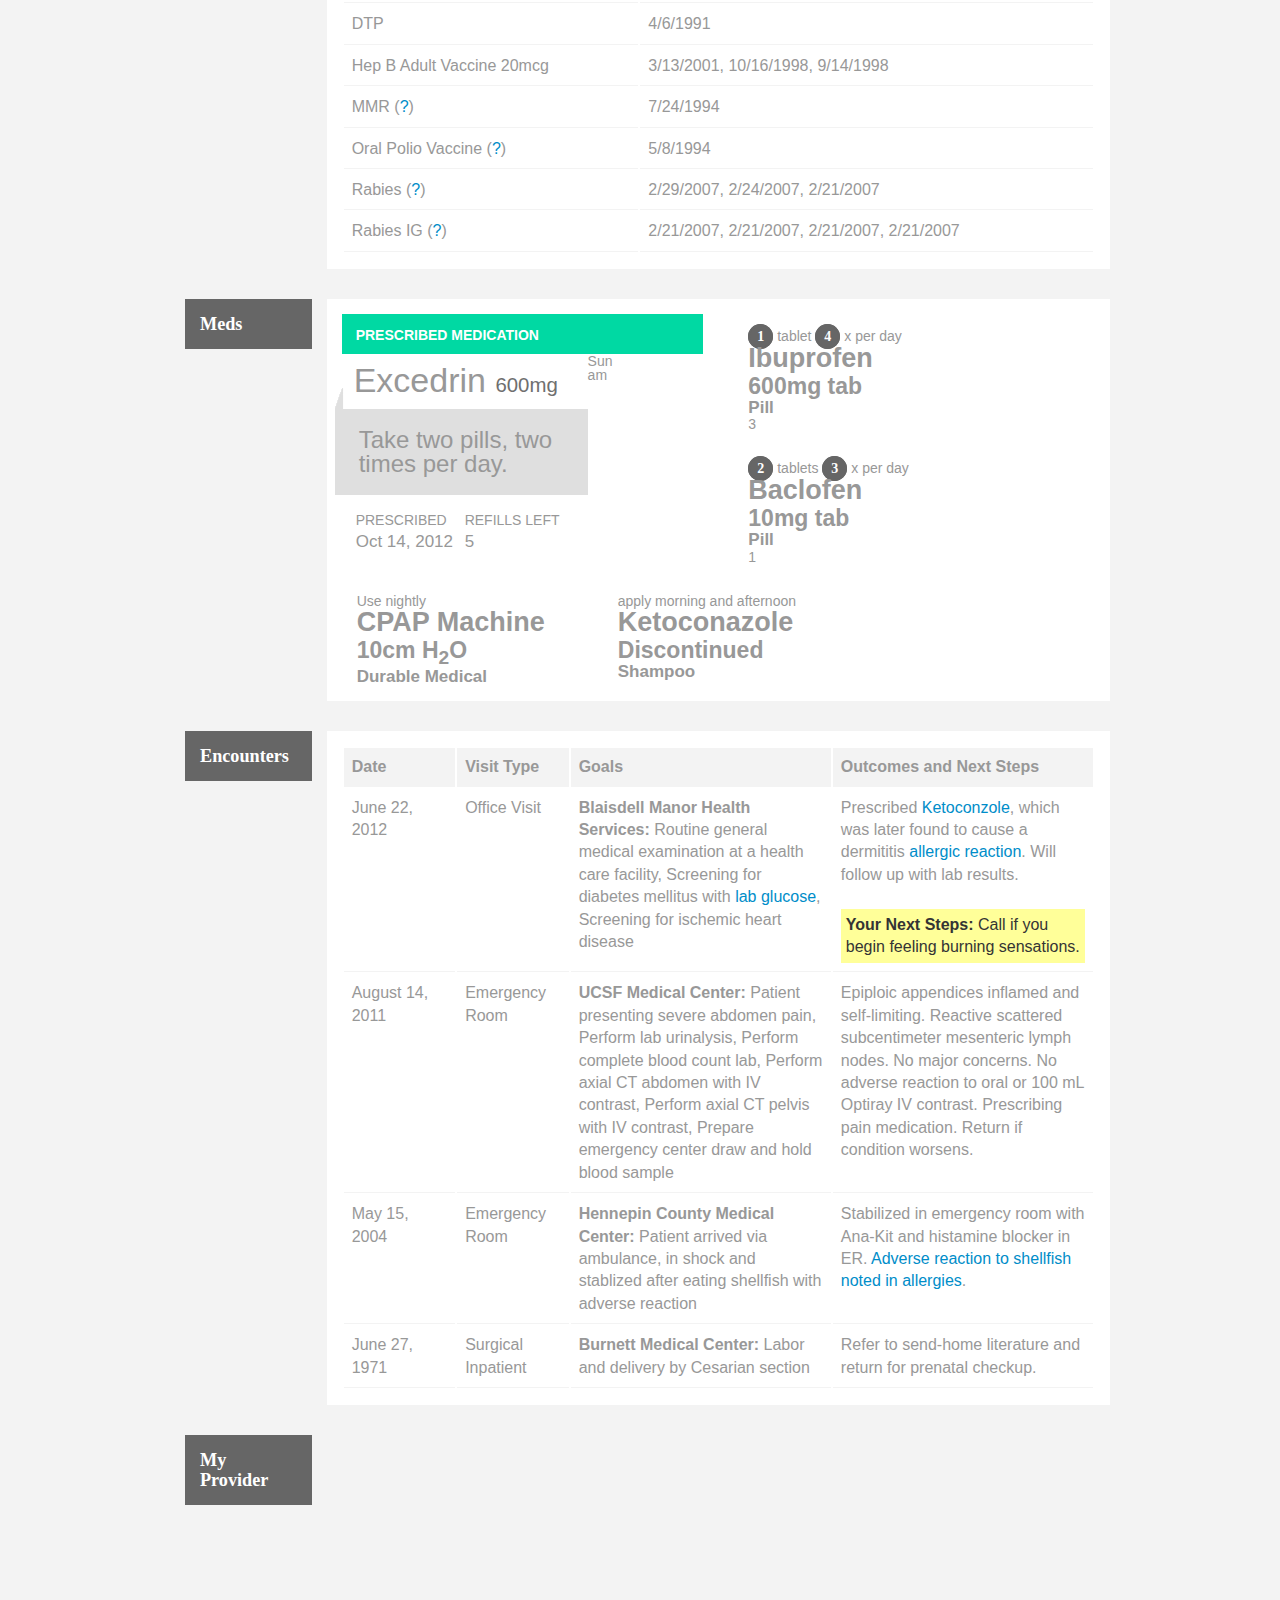
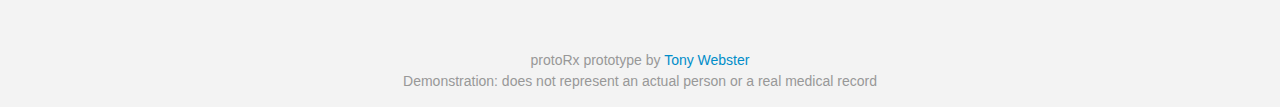
==== commit 07409932: "rx callout" ====
--- a/index.html
+++ b/index.html
@@ -467,35 +467,38 @@
                 </div>
             </div>
 
-            <div class="grid ten column content">
+            <div class="double ten column content">
                 <div class="panel content-inner">
 
                     <div class="six column medication-single">
-                        <div class="medication-category">Prescribed Medication</div>
-                        <div class="medication-detail">
-                            <div class="medication-rx">
-                                <h4>Excedrin <small>600mg</small></h4>
-                                <p class="instructions">Take two pills, two times per day.</p>
-                                <div class="meta">
-                                    <div class="meta-date">
-                                        <small>Prescribed</small> Oct 14, 2012
-                                    </div>
-                                    <div class="meta-refills">
-                                        <small>Refills Remaining</small>
-                                        5
-                                    </div>
-                                </div>
-                            </div>
-                            <div class="medication-illustration">
-                                <div class="single-day">
-                                    <div class="day">Sun</div>
-                                    <div class="segments">
-                                        <div class="segment">
-                                            <div class="desc">am</div>
-                                            <div class="illus"><span class="pill"></span> <span class="pill"></div>
+                        <div class="panel">
+                            <div class="medication-category prescribed">Prescribed Medication</div>
+                            <div class="medication-detail">
+                                <div class="medication-rx">
+                                    <h4>Excedrin <small>600mg</small></h4>
+                                    <p class="instructions">Take two pills, two times per day.</p>
+                                    <div class="meta">
+                                        <div class="meta-date">
+                                            <small>Prescribed</small> Oct 14, 2012
+                                        </div>
+                                        <div class="meta-refills">
+                                            <small>Refills Left</small>
+                                            5
                                         </div>
                                     </div>
                                 </div>
+                                <div class="medication-illustration">
+                                    <div class="single-day">
+                                        <div class="day">Sun</div>
+                                        <div class="segments">
+                                            <div class="segment">
+                                                <div class="desc">am</div>
+                                                <div class="illus"><span class="pill"></span> <span class="pill"></div>
+                                            </div>
+                                        </div>
+                                    </div>
+                                </div>
+                                <div class="clearfix"></div>
                             </div>
                         </div>
                     </div><!-- /.medication-single -->
--- a/css/patient.css
+++ b/css/patient.css
@@ -1 +1 @@
-@import url(normalize.css);@import url(foundation.css);@import url(joyride.css);@import url(bootstrap-components.css);@font-face{font-family:'SourceSansPro';src:url("../fonts/sourcesanspro-extralight-webfont.eot");src:url("../fonts/sourcesanspro-extralight-webfont.eot?#iefix") format("embedded-opentype"),url("../fonts/sourcesanspro-extralight-webfont.woff") format("woff"),url("../fonts/sourcesanspro-extralight-webfont.ttf") format("truetype");font-weight:100;font-style:normal}@font-face{font-family:'SourceSansPro';src:url("../fonts/sourcesanspro-light-webfont.eot");src:url("../fonts/sourcesanspro-light-webfont.eot?#iefix") format("embedded-opentype"),url("../fonts/sourcesanspro-light-webfont.woff") format("woff"),url("../fonts/sourcesanspro-light-webfont.ttf") format("truetype");font-weight:200;font-style:normal}@font-face{font-family:'SourceSansPro';src:url("../fonts/sourcesanspro-regular-webfont.eot");src:url("../fonts/sourcesanspro-regular-webfont.eot?#iefix") format("embedded-opentype"),url("../fonts/sourcesanspro-regular-webfont.woff") format("woff"),url("../fonts/sourcesanspro-regular-webfont.ttf") format("truetype");font-weight:400;font-style:normal}@font-face{font-family:'SourceSansPro';src:url("../fonts/sourcesanspro-semibold-webfont.eot");src:url("../fonts/sourcesanspro-semibold-webfont.eot?#iefix") format("embedded-opentype"),url("../fonts/sourcesanspro-semibold-webfont.woff") format("woff"),url("../fonts/sourcesanspro-semibold-webfont.ttf") format("truetype");font-weight:600;font-style:normal}@font-face{font-family:'SourceSansPro';src:url("../fonts/sourcesanspro-bold-webfont.eot");src:url("../fonts/sourcesanspro-bold-webfont.eot?#iefix") format("embedded-opentype"),url("../fonts/sourcesanspro-bold-webfont.woff") format("woff"),url("../fonts/sourcesanspro-bold-webfont.ttf") format("truetype");font-weight:700;font-style:normal}body{background:#f3f3f3;font-family:'SourceSansPro', Helvetica, Arial, Tahoma, sans-serif;font-weight:400;color:#989898}p{margin:0;padding:0;line-height:1}a{color:#008dc9}address{font-style:normal}.severity{width:21px;height:21px;text-indent:-9999px;display:inline-block;margin-right:5px;position:relative;top:3px}.severity.severity-severe{background:url(../images/icn-attention.png) no-repeat}.severity.severity-nominal{background:url(../images/icn-resolved.png) no-repeat}.barcode{opacity:0.3;filter:alpha(opacity=30)}.number-circle{-webkit-border-radius:999px;-moz-border-radius:999px;border-radius:999px;width:36px;height:36px;padding:3px 7px;background:#666;border:2px solid #666;color:#fff;text-align:center;font-family:'SourceSansPro';font-weight:700}.alert{color:#c75144}.alert.bg{background:#c75144;color:#fff}.warn{color:#eca550}.warn.bg{background:#eca550;color:#fff}.nominal{color:#99c651}.nominal.bg{background:#99c651;color:#fff}.panel{padding:15px}.fixed-header{background:#008dc9;position:fixed;top:0;width:100%;z-index:9999;display:block}.fixed-header p{color:#fff;font-size:1.4em;padding:10px}.fixed-header p small{font-weight:200;font-size:0.7em}.fixed-header .navigation ul{list-style-type:none;float:left;margin-bottom:0}.fixed-header .navigation ul li{float:left}.fixed-header .navigation ul li:hover{background:#00a4ee}.fixed-header .navigation ul li.active{background:#008dc9}.fixed-header .navigation ul li a{color:#fff;line-height:38px;padding:0 10px;display:block}.fixed-header .accessibility ul{list-style-type:none;float:right;margin-bottom:0}.fixed-header .accessibility ul li{float:left}.fixed-header .accessibility ul li.tour{background:#4dd2ff}.fixed-header .accessibility ul li.tour a{color:#343434;font-weight:900;text-transform:uppercase}.fixed-header .accessibility ul li.active{background:#000}.fixed-header .accessibility ul li span{text-transform:uppercase;font-weight:600}.fixed-header .accessibility ul li a{color:#fff;line-height:38px;padding:0 10px;display:block}section{margin-top:30px}section.name{margin-top:60px}section.name h1{font-family:'SourceSansPro';font-weight:100;color:#989898}section.bio{margin-top:20px}section.bio .panel{min-height:127px;background:#fff}section.bio .patient-contact address,section.bio .patient-contact p{font-size:1.3em;line-height:1.2em}section.bio .patient-contact address{margin-bottom:0.5em}section.bio .patient-proprietary .barcode{margin:15px 0}section.bio .patient-proprietary p{font-size:1.3em;line-height:1.2em}section.allergies .content .panel{padding:0}section.medications .content-inner{padding:15px 0}section.medications a{text-decoration:none}section.medications .grid .column .panel{background:#e6e6e6;margin-bottom:15px}section.medications .grid .column .medication{text-align:center;padding:15px 0}section.medications .grid .column .medication h5{text-transform:uppercase;color:#666;font-size:13px;margin-top:6px}section.medications .grid .column .instructions{font-size:14px;color:#343434;padding-top:10px;text-align:center}section.medications .grid .column .remaining{background:#008dc9;display:block;float:right;position:absolute;bottom:15px;right:15px;color:#fff;font-size:28px}section.medications .grid .column .remaining span{display:block;padding:5px 8px}section.medications .grid .column .remaining.low{background:#c75144}section.medications .grid .column.discontinued .panel{background:#f3f3f3;color:#ccc}section.medications .grid .column.discontinued .panel .instructions,section.medications .grid .column.discontinued .panel h5{color:#ccc}section.medications .grid .column.discontinued .panel h4{color:#c75144}section.labs .content{background:#fff;padding:0;margin-bottom:24px}section.labs .content:hover h3,section.labs .content.open h3{background:#008dc9;color:#fff}section.labs .content:hover h3 small,section.labs .content.open h3 small{color:#fff}section.labs .content h3{padding:15px;font-weight:normal;padding-bottom:20px;font-family:'SourceSansPro';font-weight:200}section.labs .content h3 small{color:#989898;padding-left:5px}section.labs .content .row{display:none}section.labs .content .row:last-child{padding-bottom:15px}section.labs .content .row .panel{padding:7px 15px}section.labs .content .row h4{font-family:'SourceSansPro';font-weight:700;font-size:1.25em;font-weight:normal}section.labs .content .row p{font-size:1.1em;line-height:1.3em}section.labs .lab-result-strip{width:100%}section.labs .lab-result-strip .lab-result{float:left;display:inline-block}section.labs .lab-result-strip .lab-result h4{font-size:18px;font-weight:600;padding:10px 10px 8px 10px}section.labs .lab-result-strip.interior{padding:0 15px}section.labs .lab-result-strip .lab-result-numbers{padding:10px;font-size:18px;line-height:1.3em;background:#343434;color:#fff}section.labs .lab-result-strip .lab-result-numbers small{display:block;clear:both;font-size:13px}section.labs .graph-horizontal+.row{margin-top:45px}section.labs .lab-result.closed,section.labs .lab-result.open{cursor:pointer}section.updates{background:#ccc;margin-top:0}.disclaimer{padding:15px}.disclaimer p{text-align:center;line-height:1.5em}.tile-bignumber h2,.tile-bignumber p{text-decoration:none;text-transform:uppercase;text-align:center}.tile-bignumber h2{font-size:69px}.next-steps{background:#ffff99;padding:5px;color:#343434;font-size:16px}.table{width:100%}.table .panel{padding:15px 0}.table table{width:100%}.table tr:hover{background:#fafafa}.table thead td{background:#f3f3f3;padding:8px;font-size:16px;font-weight:600;line-height:1.4em}.table tbody td{padding:8px;border-bottom:1px solid #f3f3f3;font-size:15px;vertical-align:top;font-size:16px;line-height:1.4em}.table .table-date{width:15%}.table .table-type{width:15%}.table .table-goals,.table .table-outcomes{width:35%}.timeline .timeline-years{background:#ccc;display:block;clear:both;padding:6px 0 10px 0}.timeline .timeline-years ul{list-style-type:none;padding:0 5px;padding-left:13px}.timeline .timeline-years ul li{float:left;color:#343434;display:block;padding:0px 10px;font-size:14px}.timeline .timeline-rail{height:6px;background:#d9493b;display:block;position:relative}.timeline .timeline-rail .timeline-indicator{background:url(../images/icn-timeline-indicator.png) no-repeat;width:15px;height:15px;position:absolute;top:-4px}.timeline .timeline-rail .timeline-indicator.timeline-indicator-stretch{background:url(../images/icn-timeline-indicator-tail.png) no-repeat}.timeline .resolved .timeline-rail{background:#99c651}.timeline a.summary{background:#eaeaea;background:url([data-uri]);background:-moz-linear-gradient(top, #eee 0%, #fff 100%);background:-webkit-gradient(linear, left top, left bottom, color-stop(0%, #eee), color-stop(100%, #fff));background:-webkit-linear-gradient(top, #eee 0%, #fff 100%);background:-o-linear-gradient(top, #eee 0%, #fff 100%);background:-ms-linear-gradient(top, #eee 0%, #fff 100%);background:linear-gradient(to bottom, #eee 0%, #fff 100%);filter:progid:DXImageTransform.Microsoft.gradient(startColorstr='#eeeeee', endColorstr='#ffffff',GradientType=0 );display:block;padding:15px}.timeline a.summary:hover{background:#fff}.timeline h3{font-weight:400;padding-bottom:5px;color:#c75144}.timeline h4{font-weight:400;color:#989898;font-size:14px}.timeline .detail{background:#fff;padding:0 15px 15px 15px}.timeline .detail p{line-height:1.3em}.timeline .detail p:first-child{padding-bottom:7px}.timeline .closed .detail{display:none}.timeline .resolved h3{color:#99c651;background:url(../images/icn-resolved.png) no-repeat;background-position:left 3px;padding-left:30px}.timeline .resolved h4{padding-left:31px}.listing{font-family:'SourceSansPro';font-weight:600}.listing ul{list-style-type:none;margin:0 0;padding:0}.listing ul li{margin-left:0;padding-left:0;font-size:1.5em}.listing ul li .detail{margin-left:16px;padding-left:20px;color:#989898;margin-bottom:15px;border-left:3px solid #f3f3f3}.listing ul li .detail p{margin:0;padding:0}.listing ul li .detail p:first-child{margin-bottom:0.6em}.listing ul li.closed .detail{display:none}.listing ul li a.line-item{color:inherit;display:block;border-radius:5px;text-decoration:none;padding:2px 8px;line-height:1.75em;margin-bottom:5px}.listing ul li a.line-item:last-child{margin-bottom:0;padding-bottom:0}.listing ul li a.line-item:hover{background:#fafafa}.listing p{padding:5px}.listing small{font-family:'SourceSansPro';font-weight:400;font-size:15px;color:#666}.headline .panel{background:#666;color:#fff}.headline .panel h2{font-size:1.3em;font-family:'SourceSansPro'}.headline.alert .panel{background:#c75144}.content{background:#fff}.graph-horizontal{width:100%;height:12px;position:relative}.graph-horizontal .graph-horizontal-previous{display:block;width:12px;height:11px;background:url(../images/sprite-previous.png) no-repeat;float:left;position:absolute}.graph-horizontal .graph-horizontal-previous.graph-horizontal-previous-2{background-position:left -111px}.graph-horizontal .graph-horizontal-previous.graph-horizontal-previous-3{background-position:left -222px}.graph-horizontal .graph-horizontal-marker{position:absolute;top:0;background:url(../images/icn-marker.png) no-repeat;width:34px;height:34px;top:-11px}.graph-horizontal .graph-horizontal-marker span{width:100px;position:relative;display:block;top:38px;font-size:1.5em;padding-left:7px;display:none}.graph-horizontal .graph-horizontal-labels{display:none;position:absolute;top:-18px;width:100%}.graph-horizontal .graph-horizontal-labels ul{list-style-type:none}.graph-horizontal .graph-horizontal-labels ul li{float:left;display:block;padding-left:5px;line-height:1em;font-size:1em;padding:10px;border-right:1px dotted #ccc}.graph-horizontal .graph-horizontal-labels ul li:last-child{border-right:none}.graph-horizontal-fbs{background:#9ac652;background:url([data-uri]);background:-moz-linear-gradient(left, #9ac652 0%, #9ac652 32%, #eca650 35%, #eca650 55%, #d9483b 57%, #d9483b 100%);background:-webkit-gradient(linear, left top, right top, color-stop(0%, #9ac652), color-stop(32%, #9ac652), color-stop(35%, #eca650), color-stop(55%, #eca650), color-stop(57%, #d9483b), color-stop(100%, #d9483b));background:-webkit-linear-gradient(left, #9ac652 0%, #9ac652 32%, #eca650 35%, #eca650 55%, #d9483b 57%, #d9483b 100%);background:-o-linear-gradient(left, #9ac652 0%, #9ac652 32%, #eca650 35%, #eca650 55%, #d9483b 57%, #d9483b 100%);background:-ms-linear-gradient(left, #9ac652 0%, #9ac652 32%, #eca650 35%, #eca650 55%, #d9483b 57%, #d9483b 100%);background:linear-gradient(to right, #9ac652 0%, #9ac652 32%, #eca650 35%, #eca650 55%, #d9483b 57%, #d9483b 100%);filter:progid:DXImageTransform.Microsoft.gradient(startColorstr='#9ac652', endColorstr='#d9483b',GradientType=1 )}.high-contrast{background:#fff}.high-contrast .barcode{opacity:1.0;filter:alpha(opacity=100)}.high-contrast .headline .panel{background:#fff;color:#000}.high-contrast p,.high-contrast td,.high-contrast address,.high-contrast h1,.high-contrast h2,.high-contrast h3,.high-contrast h4,.high-contrast h5,.high-contrast h6,.high-contrast #patient-name{color:#000}.high-contrast .highlight,.high-contrast .next-steps{border:3px solid red;background:#fff;color:#000}.high-contrast .fixed-header{background:#000}.chromeframe{width:100%;padding:10px;background:#d9493b;text-align:center;color:#fff;position:fixed;bottom:0}.chromeframe a{color:#fff;text-decoration:underline}
+@import url(normalize.css);@import url(foundation.css);@import url(joyride.css);@import url(bootstrap-components.css);@font-face{font-family:'SourceSansPro';src:url("../fonts/sourcesanspro-extralight-webfont.eot");src:url("../fonts/sourcesanspro-extralight-webfont.eot?#iefix") format("embedded-opentype"),url("../fonts/sourcesanspro-extralight-webfont.woff") format("woff"),url("../fonts/sourcesanspro-extralight-webfont.ttf") format("truetype");font-weight:100;font-style:normal}@font-face{font-family:'SourceSansPro';src:url("../fonts/sourcesanspro-light-webfont.eot");src:url("../fonts/sourcesanspro-light-webfont.eot?#iefix") format("embedded-opentype"),url("../fonts/sourcesanspro-light-webfont.woff") format("woff"),url("../fonts/sourcesanspro-light-webfont.ttf") format("truetype");font-weight:200;font-style:normal}@font-face{font-family:'SourceSansPro';src:url("../fonts/sourcesanspro-regular-webfont.eot");src:url("../fonts/sourcesanspro-regular-webfont.eot?#iefix") format("embedded-opentype"),url("../fonts/sourcesanspro-regular-webfont.woff") format("woff"),url("../fonts/sourcesanspro-regular-webfont.ttf") format("truetype");font-weight:400;font-style:normal}@font-face{font-family:'SourceSansPro';src:url("../fonts/sourcesanspro-semibold-webfont.eot");src:url("../fonts/sourcesanspro-semibold-webfont.eot?#iefix") format("embedded-opentype"),url("../fonts/sourcesanspro-semibold-webfont.woff") format("woff"),url("../fonts/sourcesanspro-semibold-webfont.ttf") format("truetype");font-weight:600;font-style:normal}@font-face{font-family:'SourceSansPro';src:url("../fonts/sourcesanspro-bold-webfont.eot");src:url("../fonts/sourcesanspro-bold-webfont.eot?#iefix") format("embedded-opentype"),url("../fonts/sourcesanspro-bold-webfont.woff") format("woff"),url("../fonts/sourcesanspro-bold-webfont.ttf") format("truetype");font-weight:700;font-style:normal}body{background:#f3f3f3;font-family:'SourceSansPro', Helvetica, Arial, Tahoma, sans-serif;font-weight:400;color:#989898}p{margin:0;padding:0;line-height:1}a{color:#008dc9}address{font-style:normal}.severity{width:21px;height:21px;text-indent:-9999px;display:inline-block;margin-right:5px;position:relative;top:3px}.severity.severity-severe{background:url(../images/icn-attention.png) no-repeat}.severity.severity-nominal{background:url(../images/icn-resolved.png) no-repeat}.barcode{opacity:0.3;filter:alpha(opacity=30)}.number-circle{-webkit-border-radius:999px;-moz-border-radius:999px;border-radius:999px;width:36px;height:36px;padding:3px 7px;background:#666;border:2px solid #666;color:#fff;text-align:center;font-family:'SourceSansPro';font-weight:700}.alert{color:#c75144}.alert.bg{background:#c75144;color:#fff}.warn{color:#eca550}.warn.bg{background:#eca550;color:#fff}.nominal{color:#99c651}.nominal.bg{background:#99c651;color:#fff}.panel{padding:15px}.fixed-header{background:#008dc9;position:fixed;top:0;width:100%;z-index:9999;display:block}.fixed-header p{color:#fff;font-size:1.4em;padding:10px}.fixed-header p small{font-weight:200;font-size:0.7em}.fixed-header .navigation ul{list-style-type:none;float:left;margin-bottom:0}.fixed-header .navigation ul li{float:left}.fixed-header .navigation ul li:hover{background:#00a4ee}.fixed-header .navigation ul li.active{background:#008dc9}.fixed-header .navigation ul li a{color:#fff;line-height:38px;padding:0 10px;display:block}.fixed-header .accessibility ul{list-style-type:none;float:right;margin-bottom:0}.fixed-header .accessibility ul li{float:left}.fixed-header .accessibility ul li.tour{background:#4dd2ff}.fixed-header .accessibility ul li.tour a{color:#343434;font-weight:900;text-transform:uppercase}.fixed-header .accessibility ul li.active{background:#000}.fixed-header .accessibility ul li span{text-transform:uppercase;font-weight:600}.fixed-header .accessibility ul li a{color:#fff;line-height:38px;padding:0 10px;display:block}section{margin-top:30px}section.name{margin-top:60px}section.name h1{font-family:'SourceSansPro';font-weight:100;color:#989898}section.bio{margin-top:20px}section.bio .panel{min-height:127px;background:#fff}section.bio .patient-contact address,section.bio .patient-contact p{font-size:1.3em;line-height:1.2em}section.bio .patient-contact address{margin-bottom:0.5em}section.bio .patient-proprietary .barcode{margin:15px 0}section.bio .patient-proprietary p{font-size:1.3em;line-height:1.2em}section.allergies .content .panel{padding:0}section.medications .content-inner{padding:15px 0}section.medications a{text-decoration:none}section.medications .double{padding:0;margin:0}section.medications .double .medication-single .panel{background:#EBEBEB;padding:0}section.medications .double .medication-category{background:#00D9A3;color:#fff;text-transform:uppercase;width:100%;padding:14px 14px 12px 14px;font-weight:700}section.medications .double .medication-detail{width:100%}section.medications .double .medication-detail .medication-rx{width:68%;float:left;padding-bottom:10px}section.medications .double .medication-detail .medication-rx h4{padding:8px 12px;font-weight:200;font-size:34px}section.medications .double .medication-detail .medication-rx h4 small{font-weight:200}section.medications .double .medication-detail .medication-rx .instructions{background:url(../images/bg-callout.gif) no-repeat;margin-left:-7px;padding-left:24px;padding-top:40px;font-size:24px;padding-bottom:19px;margin-top:-19px}section.medications .double .medication-detail .medication-rx .meta{padding:14px}section.medications .double .medication-detail .medication-rx .meta .meta-date,section.medications .double .medication-detail .medication-rx .meta .meta-refills{width:50%;float:left;line-height:1.3em;font-size:17px}section.medications .double .medication-detail .medication-rx .meta .meta-date small,section.medications .double .medication-detail .medication-rx .meta .meta-refills small{clear:both;display:block;text-transform:uppercase;font-weight:200;font-size:14px}section.medications .double .medication-detail .medication-illustration{width:32%;float:left;clear:right}section.medications .grid .column .panel{background:#e6e6e6;margin-bottom:15px}section.medications .grid .column .medication{text-align:center;padding:15px 0}section.medications .grid .column .medication h5{text-transform:uppercase;color:#666;font-size:13px;margin-top:6px}section.medications .grid .column .instructions{font-size:14px;color:#343434;padding-top:10px;text-align:center}section.medications .grid .column .remaining{background:#008dc9;display:block;float:right;position:absolute;bottom:15px;right:15px;color:#fff;font-size:28px}section.medications .grid .column .remaining span{display:block;padding:5px 8px}section.medications .grid .column .remaining.low{background:#c75144}section.medications .grid .column.discontinued .panel{background:#f3f3f3;color:#ccc}section.medications .grid .column.discontinued .panel .instructions,section.medications .grid .column.discontinued .panel h5{color:#ccc}section.medications .grid .column.discontinued .panel h4{color:#c75144}section.labs .content{background:#fff;padding:0;margin-bottom:24px}section.labs .content:hover h3,section.labs .content.open h3{background:#008dc9;color:#fff}section.labs .content:hover h3 small,section.labs .content.open h3 small{color:#fff}section.labs .content h3{padding:15px;font-weight:normal;padding-bottom:20px;font-family:'SourceSansPro';font-weight:200}section.labs .content h3 small{color:#989898;padding-left:5px}section.labs .content .row{display:none}section.labs .content .row:last-child{padding-bottom:15px}section.labs .content .row .panel{padding:7px 15px}section.labs .content .row h4{font-family:'SourceSansPro';font-weight:700;font-size:1.25em;font-weight:normal}section.labs .content .row p{font-size:1.1em;line-height:1.3em}section.labs .lab-result-strip{width:100%}section.labs .lab-result-strip .lab-result{float:left;display:inline-block}section.labs .lab-result-strip .lab-result h4{font-size:18px;font-weight:600;padding:10px 10px 8px 10px}section.labs .lab-result-strip.interior{padding:0 15px}section.labs .lab-result-strip .lab-result-numbers{padding:10px;font-size:18px;line-height:1.3em;background:#343434;color:#fff}section.labs .lab-result-strip .lab-result-numbers small{display:block;clear:both;font-size:13px}section.labs .graph-horizontal+.row{margin-top:45px}section.labs .lab-result.closed,section.labs .lab-result.open{cursor:pointer}section.updates{background:#ccc;margin-top:0}.disclaimer{padding:15px}.disclaimer p{text-align:center;line-height:1.5em}.tile-bignumber h2,.tile-bignumber p{text-decoration:none;text-transform:uppercase;text-align:center}.tile-bignumber h2{font-size:69px}.next-steps{background:#ffff99;padding:5px;color:#343434;font-size:16px}.table{width:100%}.table .panel{padding:15px 0}.table table{width:100%}.table tr:hover{background:#fafafa}.table thead td{background:#f3f3f3;padding:8px;font-size:16px;font-weight:600;line-height:1.4em}.table tbody td{padding:8px;border-bottom:1px solid #f3f3f3;font-size:15px;vertical-align:top;font-size:16px;line-height:1.4em}.table .table-date{width:15%}.table .table-type{width:15%}.table .table-goals,.table .table-outcomes{width:35%}.timeline .timeline-years{background:#ccc;display:block;clear:both;padding:6px 0 10px 0}.timeline .timeline-years ul{list-style-type:none;padding:0 5px;padding-left:13px}.timeline .timeline-years ul li{float:left;color:#343434;display:block;padding:0px 10px;font-size:14px}.timeline .timeline-rail{height:6px;background:#d9493b;display:block;position:relative}.timeline .timeline-rail .timeline-indicator{background:url(../images/icn-timeline-indicator.png) no-repeat;width:15px;height:15px;position:absolute;top:-4px}.timeline .timeline-rail .timeline-indicator.timeline-indicator-stretch{background:url(../images/icn-timeline-indicator-tail.png) no-repeat}.timeline .resolved .timeline-rail{background:#99c651}.timeline a.summary{background:#eaeaea;background:url([data-uri]);background:-moz-linear-gradient(top, #eee 0%, #fff 100%);background:-webkit-gradient(linear, left top, left bottom, color-stop(0%, #eee), color-stop(100%, #fff));background:-webkit-linear-gradient(top, #eee 0%, #fff 100%);background:-o-linear-gradient(top, #eee 0%, #fff 100%);background:-ms-linear-gradient(top, #eee 0%, #fff 100%);background:linear-gradient(to bottom, #eee 0%, #fff 100%);filter:progid:DXImageTransform.Microsoft.gradient(startColorstr='#eeeeee', endColorstr='#ffffff',GradientType=0 );display:block;padding:15px}.timeline a.summary:hover{background:#fff}.timeline h3{font-weight:400;padding-bottom:5px;color:#c75144}.timeline h4{font-weight:400;color:#989898;font-size:14px}.timeline .detail{background:#fff;padding:0 15px 15px 15px}.timeline .detail p{line-height:1.3em}.timeline .detail p:first-child{padding-bottom:7px}.timeline .closed .detail{display:none}.timeline .resolved h3{color:#99c651;background:url(../images/icn-resolved.png) no-repeat;background-position:left 3px;padding-left:30px}.timeline .resolved h4{padding-left:31px}.listing{font-family:'SourceSansPro';font-weight:600}.listing ul{list-style-type:none;margin:0 0;padding:0}.listing ul li{margin-left:0;padding-left:0;font-size:1.5em}.listing ul li .detail{margin-left:16px;padding-left:20px;color:#989898;margin-bottom:15px;border-left:3px solid #f3f3f3}.listing ul li .detail p{margin:0;padding:0}.listing ul li .detail p:first-child{margin-bottom:0.6em}.listing ul li.closed .detail{display:none}.listing ul li a.line-item{color:inherit;display:block;border-radius:5px;text-decoration:none;padding:2px 8px;line-height:1.75em;margin-bottom:5px}.listing ul li a.line-item:last-child{margin-bottom:0;padding-bottom:0}.listing ul li a.line-item:hover{background:#fafafa}.listing p{padding:5px}.listing small{font-family:'SourceSansPro';font-weight:400;font-size:15px;color:#666}.headline .panel{background:#666;color:#fff}.headline .panel h2{font-size:1.3em;font-family:'SourceSansPro'}.headline.alert .panel{background:#c75144}.content{background:#fff}.graph-horizontal{width:100%;height:12px;position:relative}.graph-horizontal .graph-horizontal-previous{display:block;width:12px;height:11px;background:url(../images/sprite-previous.png) no-repeat;float:left;position:absolute}.graph-horizontal .graph-horizontal-previous.graph-horizontal-previous-2{background-position:left -111px}.graph-horizontal .graph-horizontal-previous.graph-horizontal-previous-3{background-position:left -222px}.graph-horizontal .graph-horizontal-marker{position:absolute;top:0;background:url(../images/icn-marker.png) no-repeat;width:34px;height:34px;top:-11px}.graph-horizontal .graph-horizontal-marker span{width:100px;position:relative;display:block;top:38px;font-size:1.5em;padding-left:7px;display:none}.graph-horizontal .graph-horizontal-labels{display:none;position:absolute;top:-18px;width:100%}.graph-horizontal .graph-horizontal-labels ul{list-style-type:none}.graph-horizontal .graph-horizontal-labels ul li{float:left;display:block;padding-left:5px;line-height:1em;font-size:1em;padding:10px;border-right:1px dotted #ccc}.graph-horizontal .graph-horizontal-labels ul li:last-child{border-right:none}.graph-horizontal-fbs{background:#9ac652;background:url([data-uri]);background:-moz-linear-gradient(left, #9ac652 0%, #9ac652 32%, #eca650 35%, #eca650 55%, #d9483b 57%, #d9483b 100%);background:-webkit-gradient(linear, left top, right top, color-stop(0%, #9ac652), color-stop(32%, #9ac652), color-stop(35%, #eca650), color-stop(55%, #eca650), color-stop(57%, #d9483b), color-stop(100%, #d9483b));background:-webkit-linear-gradient(left, #9ac652 0%, #9ac652 32%, #eca650 35%, #eca650 55%, #d9483b 57%, #d9483b 100%);background:-o-linear-gradient(left, #9ac652 0%, #9ac652 32%, #eca650 35%, #eca650 55%, #d9483b 57%, #d9483b 100%);background:-ms-linear-gradient(left, #9ac652 0%, #9ac652 32%, #eca650 35%, #eca650 55%, #d9483b 57%, #d9483b 100%);background:linear-gradient(to right, #9ac652 0%, #9ac652 32%, #eca650 35%, #eca650 55%, #d9483b 57%, #d9483b 100%);filter:progid:DXImageTransform.Microsoft.gradient(startColorstr='#9ac652', endColorstr='#d9483b',GradientType=1 )}.high-contrast{background:#fff}.high-contrast .barcode{opacity:1.0;filter:alpha(opacity=100)}.high-contrast .headline .panel{background:#fff;color:#000}.high-contrast p,.high-contrast td,.high-contrast address,.high-contrast h1,.high-contrast h2,.high-contrast h3,.high-contrast h4,.high-contrast h5,.high-contrast h6,.high-contrast #patient-name{color:#000}.high-contrast .highlight,.high-contrast .next-steps{border:3px solid red;background:#fff;color:#000}.high-contrast .fixed-header{background:#000}.chromeframe{width:100%;padding:10px;background:#d9493b;text-align:center;color:#fff;position:fixed;bottom:0}.chromeframe a{color:#fff;text-decoration:underline}
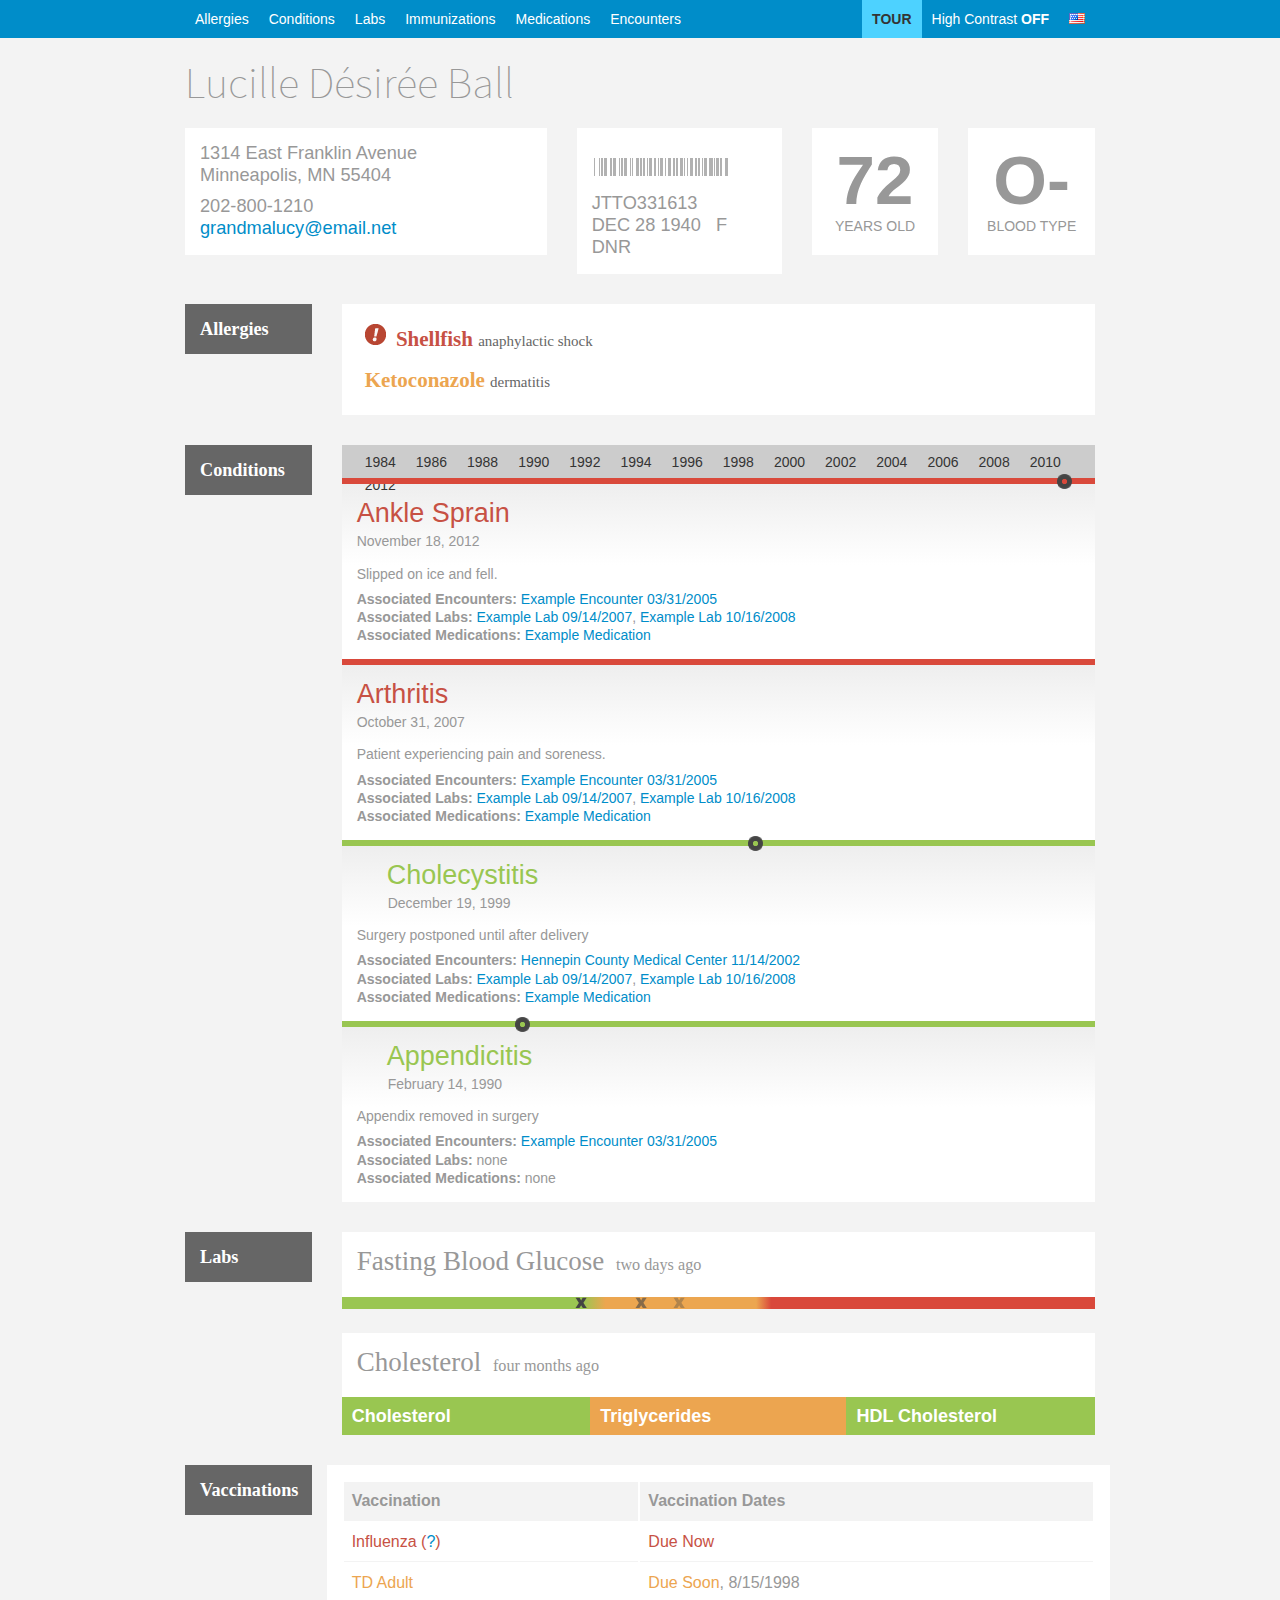
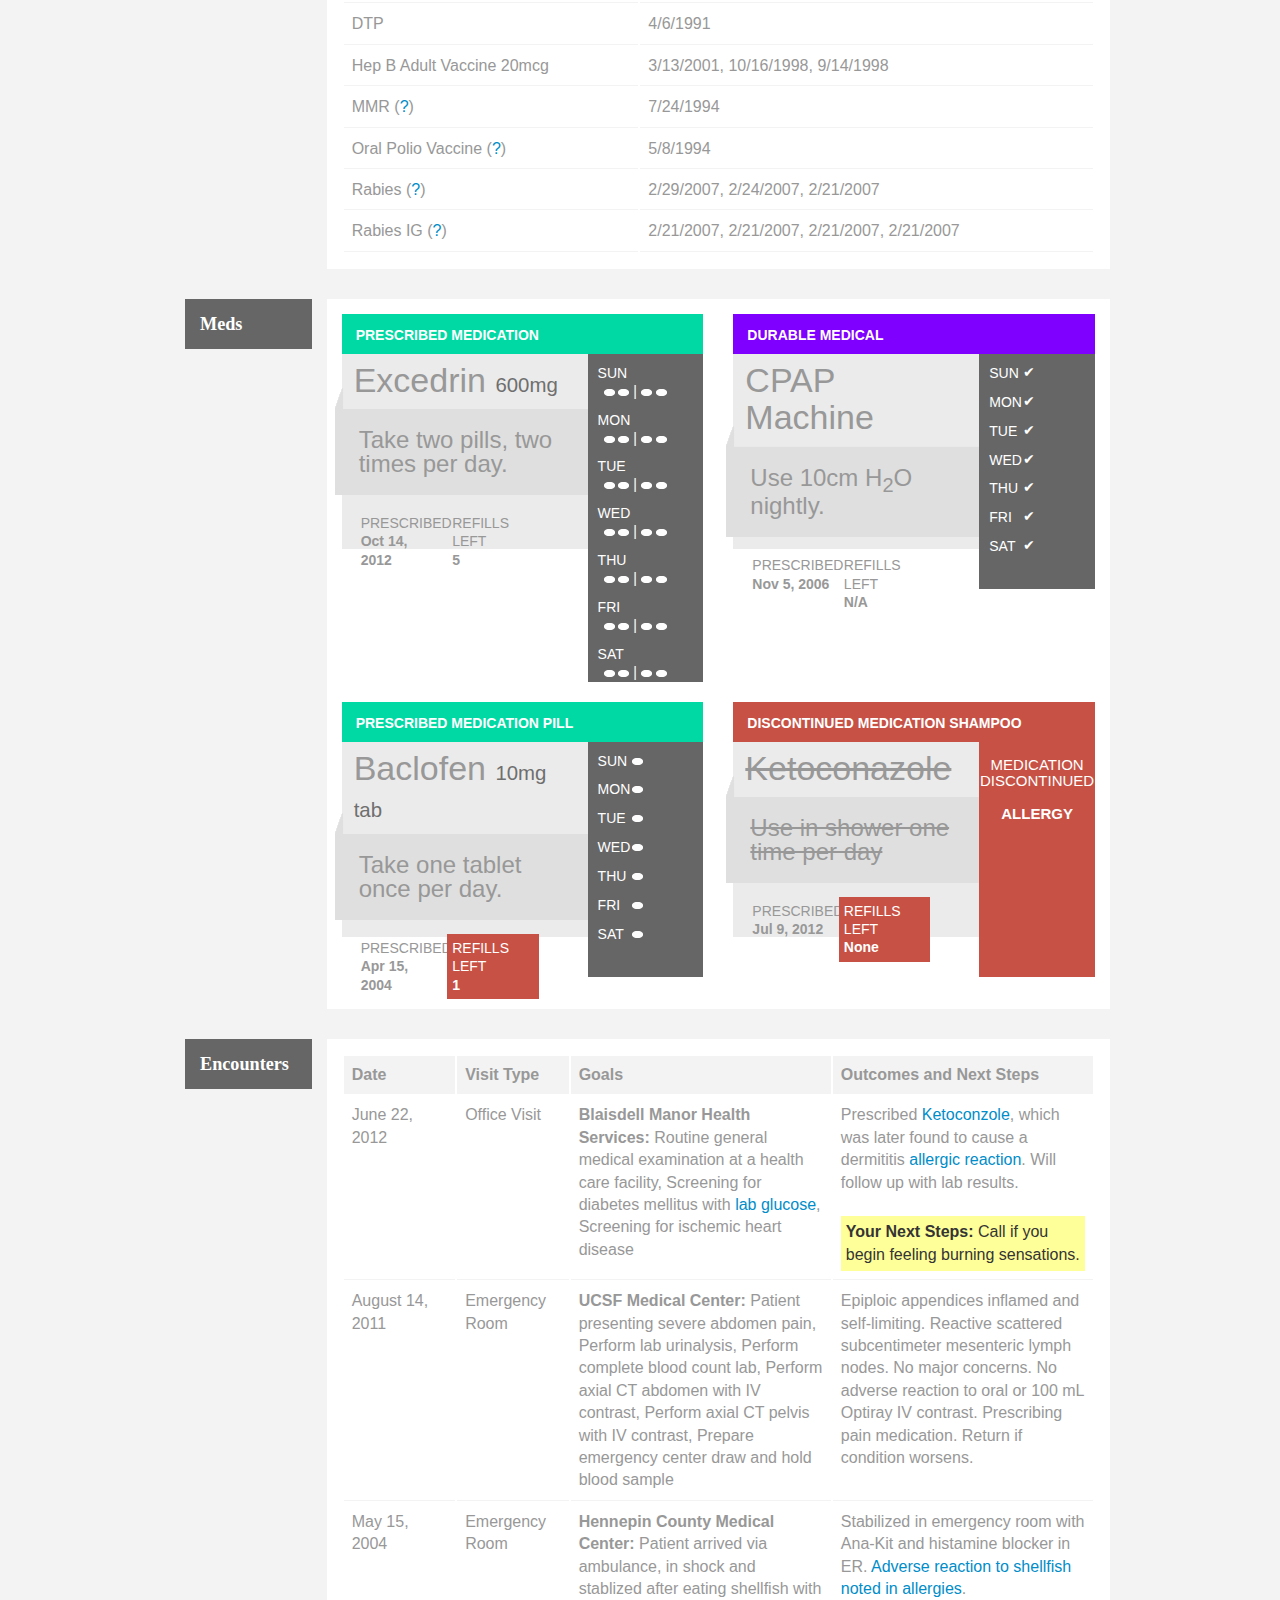
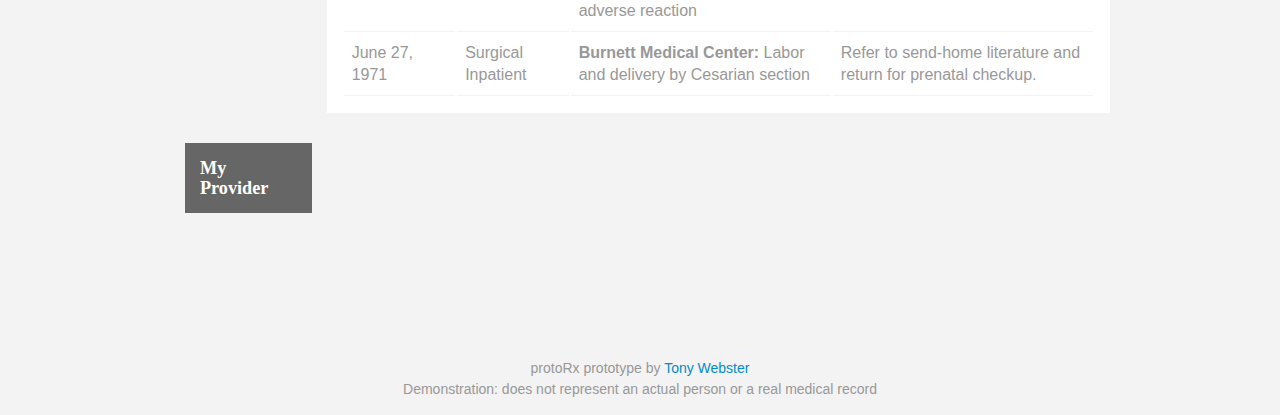
==== commit 6cabe18a: "meds" ====
--- a/index.html
+++ b/index.html
@@ -490,11 +490,65 @@
                                 <div class="medication-illustration">
                                     <div class="single-day">
                                         <div class="day">Sun</div>
-                                        <div class="segments">
-                                            <div class="segment">
-                                                <div class="desc">am</div>
-                                                <div class="illus"><span class="pill"></span> <span class="pill"></div>
-                                            </div>
+                                        <div class="illus">
+                                            <span class="pill"></span>
+                                            <span class="pill"></span> | 
+                                            <span class="pill"></span>
+                                            <span class="pill"></span>
+                                        </div>
+                                    </div>
+                                    <div class="single-day">
+                                        <div class="day">Mon</div>
+                                        <div class="illus">
+                                            <span class="pill"></span>
+                                            <span class="pill"></span> | 
+                                            <span class="pill"></span>
+                                            <span class="pill"></span>
+                                        </div>
+                                    </div>
+                                    <div class="single-day">
+                                        <div class="day">Tue</div>
+                                        <div class="illus">
+                                            <span class="pill"></span>
+                                            <span class="pill"></span> | 
+                                            <span class="pill"></span>
+                                            <span class="pill"></span>
+                                        </div>
+                                    </div>
+                                    <div class="single-day">
+                                        <div class="day">Wed</div>
+                                        <div class="illus">
+                                            <span class="pill"></span>
+                                            <span class="pill"></span> | 
+                                            <span class="pill"></span>
+                                            <span class="pill"></span>
+                                        </div>
+                                    </div>
+                                    <div class="single-day">
+                                        <div class="day">Thu</div>
+                                        <div class="illus">
+                                            <span class="pill"></span>
+                                            <span class="pill"></span> | 
+                                            <span class="pill"></span>
+                                            <span class="pill"></span>
+                                        </div>
+                                    </div>
+                                    <div class="single-day">
+                                        <div class="day">Fri</div>
+                                        <div class="illus">
+                                            <span class="pill"></span>
+                                            <span class="pill"></span> | 
+                                            <span class="pill"></span>
+                                            <span class="pill"></span>
+                                        </div>
+                                    </div>
+                                    <div class="single-day">
+                                        <div class="day">Sat</div>
+                                        <div class="illus">
+                                            <span class="pill"></span>
+                                            <span class="pill"></span> | 
+                                            <span class="pill"></span>
+                                            <span class="pill"></span>
                                         </div>
                                     </div>
                                 </div>
@@ -504,66 +558,166 @@
                     </div><!-- /.medication-single -->
 
 
-
-
-
-                    <div class="four column med">
+                    <div class="six column medication-single">
                         <div class="panel">
-                            <div class="instructions">
-                                <span class="number-circle">1</span> tablet <span class="number-circle">4</span> x per day
-                            </div>
-                            <div class="medication">
-                                <h3>Ibuprofen</h3>
-                                <h4>600mg tab</h4>
-                                <h5>Pill</h5>
-                            </div>
-                            <div class="remaining">
-                                <span rel="tooltip" title="Refills Remaining">3</span>
-                            </div>
-                        </div>
-                    </div><!-- /.medication -->
-
-                    <div class="four column med">
+                            <div class="medication-category durable">Durable Medical</div>
+                            <div class="medication-detail">
+                                <div class="medication-rx">
+                                    <h4>CPAP Machine </h4>
+                                    <p class="instructions">Use 10cm H<sub>2</sub>O nightly.</p>
+                                    <div class="meta">
+                                        <div class="meta-date">
+                                            <small>Prescribed</small> Nov 5, 2006
+                                        </div>
+                                        <div class="meta-refills">
+                                            <small>Refills Left</small>
+                                            N/A
+                                        </div>
+                                    </div>
+                                </div>
+                                <div class="medication-illustration">
+                                    <div class="single-day">
+                                        <div class="day">Sun</div>
+                                        <div class="illus">
+                                            &#10004;
+                                        </div>
+                                    </div>
+                                    <div class="single-day">
+                                        <div class="day">Mon</div>
+                                        <div class="illus">
+                                            &#10004;
+                                        </div>
+                                    </div>
+                                    <div class="single-day">
+                                        <div class="day">Tue</div>
+                                        <div class="illus">
+                                            &#10004;
+                                        </div>
+                                    </div>
+                                    <div class="single-day">
+                                        <div class="day">Wed</div>
+                                        <div class="illus">
+                                            &#10004;
+                                        </div>
+                                    </div>
+                                    <div class="single-day">
+                                        <div class="day">Thu</div>
+                                        <div class="illus">
+                                            &#10004;
+                                        </div>
+                                    </div>
+                                    <div class="single-day">
+                                        <div class="day">Fri</div>
+                                        <div class="illus">
+                                            &#10004;
+                                        </div>
+                                    </div>
+                                    <div class="single-day">
+                                        <div class="day">Sat</div>
+                                        <div class="illus">
+                                            &#10004;
+                                        </div>
+                                    </div>
+                                </div>
+                                <div class="clearfix"></div>
+                            </div>
+                        </div>
+                    </div><!-- /.medication-single -->
+
+                    <div class="medication-row"></div>
+
+                    <div class="six column medication-single">
                         <div class="panel">
-                            <div class="instructions">
-                                <span class="number-circle">2</span> tablets <span class="number-circle">3</span> x per day
-                            </div>
-                            <div class="medication">
-                                <h3>Baclofen</h3>
-                                <h4>10mg tab</h4>
-                                <h5>Pill</h5>
-                            </div>
-                            <div class="remaining low">
-                                <span rel="tooltip" title="Refills Remaining">1</span>
-                            </div>
-                        </div>
-                    </div><!-- /.medication -->
-
-                    <div class="four column med">
+                            <div class="medication-category prescribed">Prescribed Medication Pill</div>
+                            <div class="medication-detail">
+                                <div class="medication-rx">
+                                    <h4>Baclofen <small>10mg tab</small></h4>
+                                    <p class="instructions">Take one tablet once per day.</p>
+                                    <div class="meta">
+                                        <div class="meta-date">
+                                            <small>Prescribed</small> Apr 15, 2004
+                                        </div>
+                                        <div class="meta-refills alert bg">
+                                            <small>Refills Left</small>
+                                            1
+                                        </div>
+                                    </div>
+                                </div>
+                                <div class="medication-illustration">
+                                    <div class="single-day">
+                                        <div class="day">Sun</div>
+                                        <div class="illus">
+                                            <span class="pill"></span>
+                                        </div>
+                                    </div>
+                                    <div class="single-day">
+                                        <div class="day">Mon</div>
+                                        <div class="illus">
+                                            <span class="pill"></span>
+                                        </div>
+                                    </div>
+                                    <div class="single-day">
+                                        <div class="day">Tue</div>
+                                        <div class="illus">
+                                            <span class="pill"></span>
+                                        </div>
+                                    </div>
+                                    <div class="single-day">
+                                        <div class="day">Wed</div>
+                                        <div class="illus">
+                                            <span class="pill"></span>
+                                        </div>
+                                    </div>
+                                    <div class="single-day">
+                                        <div class="day">Thu</div>
+                                        <div class="illus">
+                                            <span class="pill"></span>
+                                        </div>
+                                    </div>
+                                    <div class="single-day">
+                                        <div class="day">Fri</div>
+                                        <div class="illus">
+                                            <span class="pill"></span>
+                                        </div>
+                                    </div>
+                                    <div class="single-day">
+                                        <div class="day">Sat</div>
+                                        <div class="illus">
+                                            <span class="pill"></span>
+                                        </div>
+                                    </div>
+                                </div>
+                                <div class="clearfix"></div>
+                            </div>
+                        </div>
+                    </div><!-- /.medication-single -->
+
+                    <div class="six column medication-single">
                         <div class="panel">
-                            <div class="instructions">
-                                Use nightly
-                            </div>
-                            <div class="medication">
-                                <h3>CPAP Machine</h3>
-                                <h4>10cm H<sub>2</sub>O</h4>
-                                <h5>Durable Medical</h5>
-                            </div>
-                        </div>
-                    </div><!-- /.medication -->
-
-                    <div class="four column med discontinued allergic end">
-                        <div class="panel">
-                            <div class="instructions">
-                                apply morning and afternoon
-                            </div>
-                            <div class="medication">
-                                <h3>Ketoconazole</h3>
-                                <h4>Discontinued</h4>
-                                <h5>Shampoo</h5>
-                            </div>
-                        </div>
-                    </div><!-- /.medication -->
+                            <div class="medication-category discontinued">Discontinued Medication Shampoo</div>
+                            <div class="medication-detail">
+                                <div class="medication-rx">
+                                    <h4><strike>Ketoconazole</strike></h4>
+                                    <p class="instructions"><strike>Use in shower one time per day</strike></p>
+                                    <div class="meta">
+                                        <div class="meta-date">
+                                            <small>Prescribed</small> Jul 9, 2012
+                                        </div>
+                                        <div class="meta-refills alert bg">
+                                            <small>Refills Left</small>
+                                            None
+                                        </div>
+                                    </div>
+                                </div>
+                                <div class="medication-illustration discontinued">
+                                    <p>Medication discontinued<br /><br />
+                                        <strong>Allergy</strong></p>
+                                </div>
+                                <div class="clearfix"></div>
+                            </div>
+                        </div>
+                    </div><!-- /.medication-single -->
+
 
                 </div>
             </div>
--- a/css/patient.css
+++ b/css/patient.css
@@ -1 +1 @@
-@import url(normalize.css);@import url(foundation.css);@import url(joyride.css);@import url(bootstrap-components.css);@font-face{font-family:'SourceSansPro';src:url("../fonts/sourcesanspro-extralight-webfont.eot");src:url("../fonts/sourcesanspro-extralight-webfont.eot?#iefix") format("embedded-opentype"),url("../fonts/sourcesanspro-extralight-webfont.woff") format("woff"),url("../fonts/sourcesanspro-extralight-webfont.ttf") format("truetype");font-weight:100;font-style:normal}@font-face{font-family:'SourceSansPro';src:url("../fonts/sourcesanspro-light-webfont.eot");src:url("../fonts/sourcesanspro-light-webfont.eot?#iefix") format("embedded-opentype"),url("../fonts/sourcesanspro-light-webfont.woff") format("woff"),url("../fonts/sourcesanspro-light-webfont.ttf") format("truetype");font-weight:200;font-style:normal}@font-face{font-family:'SourceSansPro';src:url("../fonts/sourcesanspro-regular-webfont.eot");src:url("../fonts/sourcesanspro-regular-webfont.eot?#iefix") format("embedded-opentype"),url("../fonts/sourcesanspro-regular-webfont.woff") format("woff"),url("../fonts/sourcesanspro-regular-webfont.ttf") format("truetype");font-weight:400;font-style:normal}@font-face{font-family:'SourceSansPro';src:url("../fonts/sourcesanspro-semibold-webfont.eot");src:url("../fonts/sourcesanspro-semibold-webfont.eot?#iefix") format("embedded-opentype"),url("../fonts/sourcesanspro-semibold-webfont.woff") format("woff"),url("../fonts/sourcesanspro-semibold-webfont.ttf") format("truetype");font-weight:600;font-style:normal}@font-face{font-family:'SourceSansPro';src:url("../fonts/sourcesanspro-bold-webfont.eot");src:url("../fonts/sourcesanspro-bold-webfont.eot?#iefix") format("embedded-opentype"),url("../fonts/sourcesanspro-bold-webfont.woff") format("woff"),url("../fonts/sourcesanspro-bold-webfont.ttf") format("truetype");font-weight:700;font-style:normal}body{background:#f3f3f3;font-family:'SourceSansPro', Helvetica, Arial, Tahoma, sans-serif;font-weight:400;color:#989898}p{margin:0;padding:0;line-height:1}a{color:#008dc9}address{font-style:normal}.severity{width:21px;height:21px;text-indent:-9999px;display:inline-block;margin-right:5px;position:relative;top:3px}.severity.severity-severe{background:url(../images/icn-attention.png) no-repeat}.severity.severity-nominal{background:url(../images/icn-resolved.png) no-repeat}.barcode{opacity:0.3;filter:alpha(opacity=30)}.number-circle{-webkit-border-radius:999px;-moz-border-radius:999px;border-radius:999px;width:36px;height:36px;padding:3px 7px;background:#666;border:2px solid #666;color:#fff;text-align:center;font-family:'SourceSansPro';font-weight:700}.alert{color:#c75144}.alert.bg{background:#c75144;color:#fff}.warn{color:#eca550}.warn.bg{background:#eca550;color:#fff}.nominal{color:#99c651}.nominal.bg{background:#99c651;color:#fff}.panel{padding:15px}.fixed-header{background:#008dc9;position:fixed;top:0;width:100%;z-index:9999;display:block}.fixed-header p{color:#fff;font-size:1.4em;padding:10px}.fixed-header p small{font-weight:200;font-size:0.7em}.fixed-header .navigation ul{list-style-type:none;float:left;margin-bottom:0}.fixed-header .navigation ul li{float:left}.fixed-header .navigation ul li:hover{background:#00a4ee}.fixed-header .navigation ul li.active{background:#008dc9}.fixed-header .navigation ul li a{color:#fff;line-height:38px;padding:0 10px;display:block}.fixed-header .accessibility ul{list-style-type:none;float:right;margin-bottom:0}.fixed-header .accessibility ul li{float:left}.fixed-header .accessibility ul li.tour{background:#4dd2ff}.fixed-header .accessibility ul li.tour a{color:#343434;font-weight:900;text-transform:uppercase}.fixed-header .accessibility ul li.active{background:#000}.fixed-header .accessibility ul li span{text-transform:uppercase;font-weight:600}.fixed-header .accessibility ul li a{color:#fff;line-height:38px;padding:0 10px;display:block}section{margin-top:30px}section.name{margin-top:60px}section.name h1{font-family:'SourceSansPro';font-weight:100;color:#989898}section.bio{margin-top:20px}section.bio .panel{min-height:127px;background:#fff}section.bio .patient-contact address,section.bio .patient-contact p{font-size:1.3em;line-height:1.2em}section.bio .patient-contact address{margin-bottom:0.5em}section.bio .patient-proprietary .barcode{margin:15px 0}section.bio .patient-proprietary p{font-size:1.3em;line-height:1.2em}section.allergies .content .panel{padding:0}section.medications .content-inner{padding:15px 0}section.medications a{text-decoration:none}section.medications .double{padding:0;margin:0}section.medications .double .medication-single .panel{background:#EBEBEB;padding:0}section.medications .double .medication-category{background:#00D9A3;color:#fff;text-transform:uppercase;width:100%;padding:14px 14px 12px 14px;font-weight:700}section.medications .double .medication-detail{width:100%}section.medications .double .medication-detail .medication-rx{width:68%;float:left;padding-bottom:10px}section.medications .double .medication-detail .medication-rx h4{padding:8px 12px;font-weight:200;font-size:34px}section.medications .double .medication-detail .medication-rx h4 small{font-weight:200}section.medications .double .medication-detail .medication-rx .instructions{background:url(../images/bg-callout.gif) no-repeat;margin-left:-7px;padding-left:24px;padding-top:40px;font-size:24px;padding-bottom:19px;margin-top:-19px}section.medications .double .medication-detail .medication-rx .meta{padding:14px}section.medications .double .medication-detail .medication-rx .meta .meta-date,section.medications .double .medication-detail .medication-rx .meta .meta-refills{width:50%;float:left;line-height:1.3em;font-size:17px}section.medications .double .medication-detail .medication-rx .meta .meta-date small,section.medications .double .medication-detail .medication-rx .meta .meta-refills small{clear:both;display:block;text-transform:uppercase;font-weight:200;font-size:14px}section.medications .double .medication-detail .medication-illustration{width:32%;float:left;clear:right}section.medications .grid .column .panel{background:#e6e6e6;margin-bottom:15px}section.medications .grid .column .medication{text-align:center;padding:15px 0}section.medications .grid .column .medication h5{text-transform:uppercase;color:#666;font-size:13px;margin-top:6px}section.medications .grid .column .instructions{font-size:14px;color:#343434;padding-top:10px;text-align:center}section.medications .grid .column .remaining{background:#008dc9;display:block;float:right;position:absolute;bottom:15px;right:15px;color:#fff;font-size:28px}section.medications .grid .column .remaining span{display:block;padding:5px 8px}section.medications .grid .column .remaining.low{background:#c75144}section.medications .grid .column.discontinued .panel{background:#f3f3f3;color:#ccc}section.medications .grid .column.discontinued .panel .instructions,section.medications .grid .column.discontinued .panel h5{color:#ccc}section.medications .grid .column.discontinued .panel h4{color:#c75144}section.labs .content{background:#fff;padding:0;margin-bottom:24px}section.labs .content:hover h3,section.labs .content.open h3{background:#008dc9;color:#fff}section.labs .content:hover h3 small,section.labs .content.open h3 small{color:#fff}section.labs .content h3{padding:15px;font-weight:normal;padding-bottom:20px;font-family:'SourceSansPro';font-weight:200}section.labs .content h3 small{color:#989898;padding-left:5px}section.labs .content .row{display:none}section.labs .content .row:last-child{padding-bottom:15px}section.labs .content .row .panel{padding:7px 15px}section.labs .content .row h4{font-family:'SourceSansPro';font-weight:700;font-size:1.25em;font-weight:normal}section.labs .content .row p{font-size:1.1em;line-height:1.3em}section.labs .lab-result-strip{width:100%}section.labs .lab-result-strip .lab-result{float:left;display:inline-block}section.labs .lab-result-strip .lab-result h4{font-size:18px;font-weight:600;padding:10px 10px 8px 10px}section.labs .lab-result-strip.interior{padding:0 15px}section.labs .lab-result-strip .lab-result-numbers{padding:10px;font-size:18px;line-height:1.3em;background:#343434;color:#fff}section.labs .lab-result-strip .lab-result-numbers small{display:block;clear:both;font-size:13px}section.labs .graph-horizontal+.row{margin-top:45px}section.labs .lab-result.closed,section.labs .lab-result.open{cursor:pointer}section.updates{background:#ccc;margin-top:0}.disclaimer{padding:15px}.disclaimer p{text-align:center;line-height:1.5em}.tile-bignumber h2,.tile-bignumber p{text-decoration:none;text-transform:uppercase;text-align:center}.tile-bignumber h2{font-size:69px}.next-steps{background:#ffff99;padding:5px;color:#343434;font-size:16px}.table{width:100%}.table .panel{padding:15px 0}.table table{width:100%}.table tr:hover{background:#fafafa}.table thead td{background:#f3f3f3;padding:8px;font-size:16px;font-weight:600;line-height:1.4em}.table tbody td{padding:8px;border-bottom:1px solid #f3f3f3;font-size:15px;vertical-align:top;font-size:16px;line-height:1.4em}.table .table-date{width:15%}.table .table-type{width:15%}.table .table-goals,.table .table-outcomes{width:35%}.timeline .timeline-years{background:#ccc;display:block;clear:both;padding:6px 0 10px 0}.timeline .timeline-years ul{list-style-type:none;padding:0 5px;padding-left:13px}.timeline .timeline-years ul li{float:left;color:#343434;display:block;padding:0px 10px;font-size:14px}.timeline .timeline-rail{height:6px;background:#d9493b;display:block;position:relative}.timeline .timeline-rail .timeline-indicator{background:url(../images/icn-timeline-indicator.png) no-repeat;width:15px;height:15px;position:absolute;top:-4px}.timeline .timeline-rail .timeline-indicator.timeline-indicator-stretch{background:url(../images/icn-timeline-indicator-tail.png) no-repeat}.timeline .resolved .timeline-rail{background:#99c651}.timeline a.summary{background:#eaeaea;background:url([data-uri]);background:-moz-linear-gradient(top, #eee 0%, #fff 100%);background:-webkit-gradient(linear, left top, left bottom, color-stop(0%, #eee), color-stop(100%, #fff));background:-webkit-linear-gradient(top, #eee 0%, #fff 100%);background:-o-linear-gradient(top, #eee 0%, #fff 100%);background:-ms-linear-gradient(top, #eee 0%, #fff 100%);background:linear-gradient(to bottom, #eee 0%, #fff 100%);filter:progid:DXImageTransform.Microsoft.gradient(startColorstr='#eeeeee', endColorstr='#ffffff',GradientType=0 );display:block;padding:15px}.timeline a.summary:hover{background:#fff}.timeline h3{font-weight:400;padding-bottom:5px;color:#c75144}.timeline h4{font-weight:400;color:#989898;font-size:14px}.timeline .detail{background:#fff;padding:0 15px 15px 15px}.timeline .detail p{line-height:1.3em}.timeline .detail p:first-child{padding-bottom:7px}.timeline .closed .detail{display:none}.timeline .resolved h3{color:#99c651;background:url(../images/icn-resolved.png) no-repeat;background-position:left 3px;padding-left:30px}.timeline .resolved h4{padding-left:31px}.listing{font-family:'SourceSansPro';font-weight:600}.listing ul{list-style-type:none;margin:0 0;padding:0}.listing ul li{margin-left:0;padding-left:0;font-size:1.5em}.listing ul li .detail{margin-left:16px;padding-left:20px;color:#989898;margin-bottom:15px;border-left:3px solid #f3f3f3}.listing ul li .detail p{margin:0;padding:0}.listing ul li .detail p:first-child{margin-bottom:0.6em}.listing ul li.closed .detail{display:none}.listing ul li a.line-item{color:inherit;display:block;border-radius:5px;text-decoration:none;padding:2px 8px;line-height:1.75em;margin-bottom:5px}.listing ul li a.line-item:last-child{margin-bottom:0;padding-bottom:0}.listing ul li a.line-item:hover{background:#fafafa}.listing p{padding:5px}.listing small{font-family:'SourceSansPro';font-weight:400;font-size:15px;color:#666}.headline .panel{background:#666;color:#fff}.headline .panel h2{font-size:1.3em;font-family:'SourceSansPro'}.headline.alert .panel{background:#c75144}.content{background:#fff}.graph-horizontal{width:100%;height:12px;position:relative}.graph-horizontal .graph-horizontal-previous{display:block;width:12px;height:11px;background:url(../images/sprite-previous.png) no-repeat;float:left;position:absolute}.graph-horizontal .graph-horizontal-previous.graph-horizontal-previous-2{background-position:left -111px}.graph-horizontal .graph-horizontal-previous.graph-horizontal-previous-3{background-position:left -222px}.graph-horizontal .graph-horizontal-marker{position:absolute;top:0;background:url(../images/icn-marker.png) no-repeat;width:34px;height:34px;top:-11px}.graph-horizontal .graph-horizontal-marker span{width:100px;position:relative;display:block;top:38px;font-size:1.5em;padding-left:7px;display:none}.graph-horizontal .graph-horizontal-labels{display:none;position:absolute;top:-18px;width:100%}.graph-horizontal .graph-horizontal-labels ul{list-style-type:none}.graph-horizontal .graph-horizontal-labels ul li{float:left;display:block;padding-left:5px;line-height:1em;font-size:1em;padding:10px;border-right:1px dotted #ccc}.graph-horizontal .graph-horizontal-labels ul li:last-child{border-right:none}.graph-horizontal-fbs{background:#9ac652;background:url([data-uri]);background:-moz-linear-gradient(left, #9ac652 0%, #9ac652 32%, #eca650 35%, #eca650 55%, #d9483b 57%, #d9483b 100%);background:-webkit-gradient(linear, left top, right top, color-stop(0%, #9ac652), color-stop(32%, #9ac652), color-stop(35%, #eca650), color-stop(55%, #eca650), color-stop(57%, #d9483b), color-stop(100%, #d9483b));background:-webkit-linear-gradient(left, #9ac652 0%, #9ac652 32%, #eca650 35%, #eca650 55%, #d9483b 57%, #d9483b 100%);background:-o-linear-gradient(left, #9ac652 0%, #9ac652 32%, #eca650 35%, #eca650 55%, #d9483b 57%, #d9483b 100%);background:-ms-linear-gradient(left, #9ac652 0%, #9ac652 32%, #eca650 35%, #eca650 55%, #d9483b 57%, #d9483b 100%);background:linear-gradient(to right, #9ac652 0%, #9ac652 32%, #eca650 35%, #eca650 55%, #d9483b 57%, #d9483b 100%);filter:progid:DXImageTransform.Microsoft.gradient(startColorstr='#9ac652', endColorstr='#d9483b',GradientType=1 )}.high-contrast{background:#fff}.high-contrast .barcode{opacity:1.0;filter:alpha(opacity=100)}.high-contrast .headline .panel{background:#fff;color:#000}.high-contrast p,.high-contrast td,.high-contrast address,.high-contrast h1,.high-contrast h2,.high-contrast h3,.high-contrast h4,.high-contrast h5,.high-contrast h6,.high-contrast #patient-name{color:#000}.high-contrast .highlight,.high-contrast .next-steps{border:3px solid red;background:#fff;color:#000}.high-contrast .fixed-header{background:#000}.chromeframe{width:100%;padding:10px;background:#d9493b;text-align:center;color:#fff;position:fixed;bottom:0}.chromeframe a{color:#fff;text-decoration:underline}
+@import url(normalize.css);@import url(foundation.css);@import url(joyride.css);@import url(bootstrap-components.css);@font-face{font-family:'SourceSansPro';src:url("../fonts/sourcesanspro-extralight-webfont.eot");src:url("../fonts/sourcesanspro-extralight-webfont.eot?#iefix") format("embedded-opentype"),url("../fonts/sourcesanspro-extralight-webfont.woff") format("woff"),url("../fonts/sourcesanspro-extralight-webfont.ttf") format("truetype");font-weight:100;font-style:normal}@font-face{font-family:'SourceSansPro';src:url("../fonts/sourcesanspro-light-webfont.eot");src:url("../fonts/sourcesanspro-light-webfont.eot?#iefix") format("embedded-opentype"),url("../fonts/sourcesanspro-light-webfont.woff") format("woff"),url("../fonts/sourcesanspro-light-webfont.ttf") format("truetype");font-weight:200;font-style:normal}@font-face{font-family:'SourceSansPro';src:url("../fonts/sourcesanspro-regular-webfont.eot");src:url("../fonts/sourcesanspro-regular-webfont.eot?#iefix") format("embedded-opentype"),url("../fonts/sourcesanspro-regular-webfont.woff") format("woff"),url("../fonts/sourcesanspro-regular-webfont.ttf") format("truetype");font-weight:400;font-style:normal}@font-face{font-family:'SourceSansPro';src:url("../fonts/sourcesanspro-semibold-webfont.eot");src:url("../fonts/sourcesanspro-semibold-webfont.eot?#iefix") format("embedded-opentype"),url("../fonts/sourcesanspro-semibold-webfont.woff") format("woff"),url("../fonts/sourcesanspro-semibold-webfont.ttf") format("truetype");font-weight:600;font-style:normal}@font-face{font-family:'SourceSansPro';src:url("../fonts/sourcesanspro-bold-webfont.eot");src:url("../fonts/sourcesanspro-bold-webfont.eot?#iefix") format("embedded-opentype"),url("../fonts/sourcesanspro-bold-webfont.woff") format("woff"),url("../fonts/sourcesanspro-bold-webfont.ttf") format("truetype");font-weight:700;font-style:normal}body{background:#f3f3f3;font-family:'SourceSansPro', Helvetica, Arial, Tahoma, sans-serif;font-weight:400;color:#989898}p{margin:0;padding:0;line-height:1}a{color:#008dc9}address{font-style:normal}.severity{width:21px;height:21px;text-indent:-9999px;display:inline-block;margin-right:5px;position:relative;top:3px}.severity.severity-severe{background:url(../images/icn-attention.png) no-repeat}.severity.severity-nominal{background:url(../images/icn-resolved.png) no-repeat}.barcode{opacity:0.3;filter:alpha(opacity=30)}.number-circle{-webkit-border-radius:999px;-moz-border-radius:999px;border-radius:999px;width:36px;height:36px;padding:3px 7px;background:#666;border:2px solid #666;color:#fff;text-align:center;font-family:'SourceSansPro';font-weight:700}.alert{color:#c75144}.alert.bg{background:#c75144;color:#fff}.warn{color:#eca550}.warn.bg{background:#eca550;color:#fff}.nominal{color:#99c651}.nominal.bg{background:#99c651;color:#fff}.panel{padding:15px}.fixed-header{background:#008dc9;position:fixed;top:0;width:100%;z-index:9999;display:block}.fixed-header p{color:#fff;font-size:1.4em;padding:10px}.fixed-header p small{font-weight:200;font-size:0.7em}.fixed-header .navigation ul{list-style-type:none;float:left;margin-bottom:0}.fixed-header .navigation ul li{float:left}.fixed-header .navigation ul li:hover{background:#00a4ee}.fixed-header .navigation ul li.active{background:#008dc9}.fixed-header .navigation ul li a{color:#fff;line-height:38px;padding:0 10px;display:block}.fixed-header .accessibility ul{list-style-type:none;float:right;margin-bottom:0}.fixed-header .accessibility ul li{float:left}.fixed-header .accessibility ul li.tour{background:#4dd2ff}.fixed-header .accessibility ul li.tour a{color:#343434;font-weight:900;text-transform:uppercase}.fixed-header .accessibility ul li.active{background:#000}.fixed-header .accessibility ul li span{text-transform:uppercase;font-weight:600}.fixed-header .accessibility ul li a{color:#fff;line-height:38px;padding:0 10px;display:block}section{margin-top:30px}section.name{margin-top:60px}section.name h1{font-family:'SourceSansPro';font-weight:100;color:#989898}section.bio{margin-top:20px}section.bio .panel{min-height:127px;background:#fff}section.bio .patient-contact address,section.bio .patient-contact p{font-size:1.3em;line-height:1.2em}section.bio .patient-contact address{margin-bottom:0.5em}section.bio .patient-proprietary .barcode{margin:15px 0}section.bio .patient-proprietary p{font-size:1.3em;line-height:1.2em}section.allergies .content .panel{padding:0}section.medications .content-inner{padding:15px 0}section.medications a{text-decoration:none}section.medications .double{padding:0;margin:0}section.medications .double .medication-row{height:20px;clear:both}section.medications .double .medication-single .panel{background:#EBEBEB;padding:0;min-height:235px}section.medications .double .medication-category{background:#00D9A3;color:#fff;text-transform:uppercase;width:100%;padding:14px 14px 12px 14px;font-weight:700}section.medications .double .medication-category.durable{background:#8000FF}section.medications .double .medication-category.discontinued{background:#c75144}section.medications .double .medication-detail{width:100%}section.medications .double .medication-detail .medication-rx{width:68%;float:left;padding-bottom:10px}section.medications .double .medication-detail .medication-rx h4{padding:8px 12px;font-weight:200;font-size:34px}section.medications .double .medication-detail .medication-rx h4 small{font-weight:200}section.medications .double .medication-detail .medication-rx .instructions{background:url(../images/bg-callout.gif) no-repeat;margin-left:-7px;padding-left:24px;padding-top:40px;font-size:24px;padding-bottom:19px;margin-top:-19px;padding-right:10px}section.medications .double .medication-detail .medication-rx .meta{padding:14px}section.medications .double .medication-detail .medication-rx .meta .meta-date,section.medications .double .medication-detail .medication-rx .meta .meta-refills{padding:5px;width:42%;float:left;line-height:1.3em;font-size:14px;font-weight:600}section.medications .double .medication-detail .medication-rx .meta .meta-date small,section.medications .double .medication-detail .medication-rx .meta .meta-refills small{clear:both;display:block;text-transform:uppercase;font-weight:200;font-size:14px}section.medications .double .medication-detail .medication-illustration{width:32%;float:left;clear:right;background:#666;min-height:235px}section.medications .double .medication-detail .medication-illustration.discontinued{background:#c75144;color:#fff}section.medications .double .medication-detail .medication-illustration p{padding-top:15px;text-align:center;line-height:1.1em;font-size:15px;text-transform:uppercase}section.medications .double .medication-detail .medication-illustration .single-day{padding:10px;color:#fff;line-height:1.35em;clear:both}section.medications .double .medication-detail .medication-illustration .single-day .day{text-transform:uppercase;float:left;width:28px}section.medications .double .medication-detail .medication-illustration .single-day .illus{float:left;padding-left:6px;margin-top:-1px}section.medications .double .medication-detail .medication-illustration .single-day .illus .pill{background:url(../images/icn-pill-small.png) no-repeat;height:7px;width:11px;display:inline-block}section.medications .grid .column .panel{background:#e6e6e6;margin-bottom:15px}section.medications .grid .column .medication{text-align:center;padding:15px 0}section.medications .grid .column .medication h5{text-transform:uppercase;color:#666;font-size:13px;margin-top:6px}section.medications .grid .column .instructions{font-size:14px;color:#343434;padding-top:10px;text-align:center}section.medications .grid .column .remaining{background:#008dc9;display:block;float:right;position:absolute;bottom:15px;right:15px;color:#fff;font-size:28px}section.medications .grid .column .remaining span{display:block;padding:5px 8px}section.medications .grid .column .remaining.low{background:#c75144}section.medications .grid .column.discontinued .panel{background:#f3f3f3;color:#ccc}section.medications .grid .column.discontinued .panel .instructions,section.medications .grid .column.discontinued .panel h5{color:#ccc}section.medications .grid .column.discontinued .panel h4{color:#c75144}section.labs .content{background:#fff;padding:0;margin-bottom:24px}section.labs .content:hover h3,section.labs .content.open h3{background:#008dc9;color:#fff}section.labs .content:hover h3 small,section.labs .content.open h3 small{color:#fff}section.labs .content h3{padding:15px;font-weight:normal;padding-bottom:20px;font-family:'SourceSansPro';font-weight:200}section.labs .content h3 small{color:#989898;padding-left:5px}section.labs .content .row{display:none}section.labs .content .row:last-child{padding-bottom:15px}section.labs .content .row .panel{padding:7px 15px}section.labs .content .row h4{font-family:'SourceSansPro';font-weight:700;font-size:1.25em;font-weight:normal}section.labs .content .row p{font-size:1.1em;line-height:1.3em}section.labs .lab-result-strip{width:100%}section.labs .lab-result-strip .lab-result{float:left;display:inline-block}section.labs .lab-result-strip .lab-result h4{font-size:18px;font-weight:600;padding:10px 10px 8px 10px}section.labs .lab-result-strip.interior{padding:0 15px}section.labs .lab-result-strip .lab-result-numbers{padding:10px;font-size:18px;line-height:1.3em;background:#343434;color:#fff}section.labs .lab-result-strip .lab-result-numbers small{display:block;clear:both;font-size:13px}section.labs .graph-horizontal+.row{margin-top:45px}section.labs .lab-result.closed,section.labs .lab-result.open{cursor:pointer}section.updates{background:#ccc;margin-top:0}.disclaimer{padding:15px}.disclaimer p{text-align:center;line-height:1.5em}.tile-bignumber h2,.tile-bignumber p{text-decoration:none;text-transform:uppercase;text-align:center}.tile-bignumber h2{font-size:69px}.next-steps{background:#ffff99;padding:5px;color:#343434;font-size:16px}.table{width:100%}.table .panel{padding:15px 0}.table table{width:100%}.table tr:hover{background:#fafafa}.table thead td{background:#f3f3f3;padding:8px;font-size:16px;font-weight:600;line-height:1.4em}.table tbody td{padding:8px;border-bottom:1px solid #f3f3f3;font-size:15px;vertical-align:top;font-size:16px;line-height:1.4em}.table .table-date{width:15%}.table .table-type{width:15%}.table .table-goals,.table .table-outcomes{width:35%}.timeline .timeline-years{background:#ccc;display:block;clear:both;padding:6px 0 10px 0}.timeline .timeline-years ul{list-style-type:none;padding:0 5px;padding-left:13px}.timeline .timeline-years ul li{float:left;color:#343434;display:block;padding:0px 10px;font-size:14px}.timeline .timeline-rail{height:6px;background:#d9493b;display:block;position:relative}.timeline .timeline-rail .timeline-indicator{background:url(../images/icn-timeline-indicator.png) no-repeat;width:15px;height:15px;position:absolute;top:-4px}.timeline .timeline-rail .timeline-indicator.timeline-indicator-stretch{background:url(../images/icn-timeline-indicator-tail.png) no-repeat}.timeline .resolved .timeline-rail{background:#99c651}.timeline a.summary{background:#eaeaea;background:url([data-uri]);background:-moz-linear-gradient(top, #eee 0%, #fff 100%);background:-webkit-gradient(linear, left top, left bottom, color-stop(0%, #eee), color-stop(100%, #fff));background:-webkit-linear-gradient(top, #eee 0%, #fff 100%);background:-o-linear-gradient(top, #eee 0%, #fff 100%);background:-ms-linear-gradient(top, #eee 0%, #fff 100%);background:linear-gradient(to bottom, #eee 0%, #fff 100%);filter:progid:DXImageTransform.Microsoft.gradient(startColorstr='#eeeeee', endColorstr='#ffffff',GradientType=0 );display:block;padding:15px}.timeline a.summary:hover{background:#fff}.timeline h3{font-weight:400;padding-bottom:5px;color:#c75144}.timeline h4{font-weight:400;color:#989898;font-size:14px}.timeline .detail{background:#fff;padding:0 15px 15px 15px}.timeline .detail p{line-height:1.3em}.timeline .detail p:first-child{padding-bottom:7px}.timeline .closed .detail{display:none}.timeline .resolved h3{color:#99c651;background:url(../images/icn-resolved.png) no-repeat;background-position:left 3px;padding-left:30px}.timeline .resolved h4{padding-left:31px}.listing{font-family:'SourceSansPro';font-weight:600}.listing ul{list-style-type:none;margin:0 0;padding:0}.listing ul li{margin-left:0;padding-left:0;font-size:1.5em}.listing ul li .detail{margin-left:16px;padding-left:20px;color:#989898;margin-bottom:15px;border-left:3px solid #f3f3f3}.listing ul li .detail p{margin:0;padding:0}.listing ul li .detail p:first-child{margin-bottom:0.6em}.listing ul li.closed .detail{display:none}.listing ul li a.line-item{color:inherit;display:block;border-radius:5px;text-decoration:none;padding:2px 8px;line-height:1.75em;margin-bottom:5px}.listing ul li a.line-item:last-child{margin-bottom:0;padding-bottom:0}.listing ul li a.line-item:hover{background:#fafafa}.listing p{padding:5px}.listing small{font-family:'SourceSansPro';font-weight:400;font-size:15px;color:#666}.headline .panel{background:#666;color:#fff}.headline .panel h2{font-size:1.3em;font-family:'SourceSansPro'}.headline.alert .panel{background:#c75144}.content{background:#fff}.graph-horizontal{width:100%;height:12px;position:relative}.graph-horizontal .graph-horizontal-previous{display:block;width:12px;height:11px;background:url(../images/sprite-previous.png) no-repeat;float:left;position:absolute}.graph-horizontal .graph-horizontal-previous.graph-horizontal-previous-2{background-position:left -111px}.graph-horizontal .graph-horizontal-previous.graph-horizontal-previous-3{background-position:left -222px}.graph-horizontal .graph-horizontal-marker{position:absolute;top:0;background:url(../images/icn-marker.png) no-repeat;width:34px;height:34px;top:-11px}.graph-horizontal .graph-horizontal-marker span{width:100px;position:relative;display:block;top:38px;font-size:1.5em;padding-left:7px;display:none}.graph-horizontal .graph-horizontal-labels{display:none;position:absolute;top:-18px;width:100%}.graph-horizontal .graph-horizontal-labels ul{list-style-type:none}.graph-horizontal .graph-horizontal-labels ul li{float:left;display:block;padding-left:5px;line-height:1em;font-size:1em;padding:10px;border-right:1px dotted #ccc}.graph-horizontal .graph-horizontal-labels ul li:last-child{border-right:none}.graph-horizontal-fbs{background:#9ac652;background:url([data-uri]);background:-moz-linear-gradient(left, #9ac652 0%, #9ac652 32%, #eca650 35%, #eca650 55%, #d9483b 57%, #d9483b 100%);background:-webkit-gradient(linear, left top, right top, color-stop(0%, #9ac652), color-stop(32%, #9ac652), color-stop(35%, #eca650), color-stop(55%, #eca650), color-stop(57%, #d9483b), color-stop(100%, #d9483b));background:-webkit-linear-gradient(left, #9ac652 0%, #9ac652 32%, #eca650 35%, #eca650 55%, #d9483b 57%, #d9483b 100%);background:-o-linear-gradient(left, #9ac652 0%, #9ac652 32%, #eca650 35%, #eca650 55%, #d9483b 57%, #d9483b 100%);background:-ms-linear-gradient(left, #9ac652 0%, #9ac652 32%, #eca650 35%, #eca650 55%, #d9483b 57%, #d9483b 100%);background:linear-gradient(to right, #9ac652 0%, #9ac652 32%, #eca650 35%, #eca650 55%, #d9483b 57%, #d9483b 100%);filter:progid:DXImageTransform.Microsoft.gradient(startColorstr='#9ac652', endColorstr='#d9483b',GradientType=1 )}.high-contrast{background:#fff}.high-contrast .barcode{opacity:1.0;filter:alpha(opacity=100)}.high-contrast .headline .panel{background:#fff;color:#000}.high-contrast p,.high-contrast td,.high-contrast address,.high-contrast h1,.high-contrast h2,.high-contrast h3,.high-contrast h4,.high-contrast h5,.high-contrast h6,.high-contrast #patient-name{color:#000}.high-contrast .highlight,.high-contrast .next-steps{border:3px solid red;background:#fff;color:#000}.high-contrast .fixed-header{background:#000}.chromeframe{width:100%;padding:10px;background:#d9493b;text-align:center;color:#fff;position:fixed;bottom:0}.chromeframe a{color:#fff;text-decoration:underline}
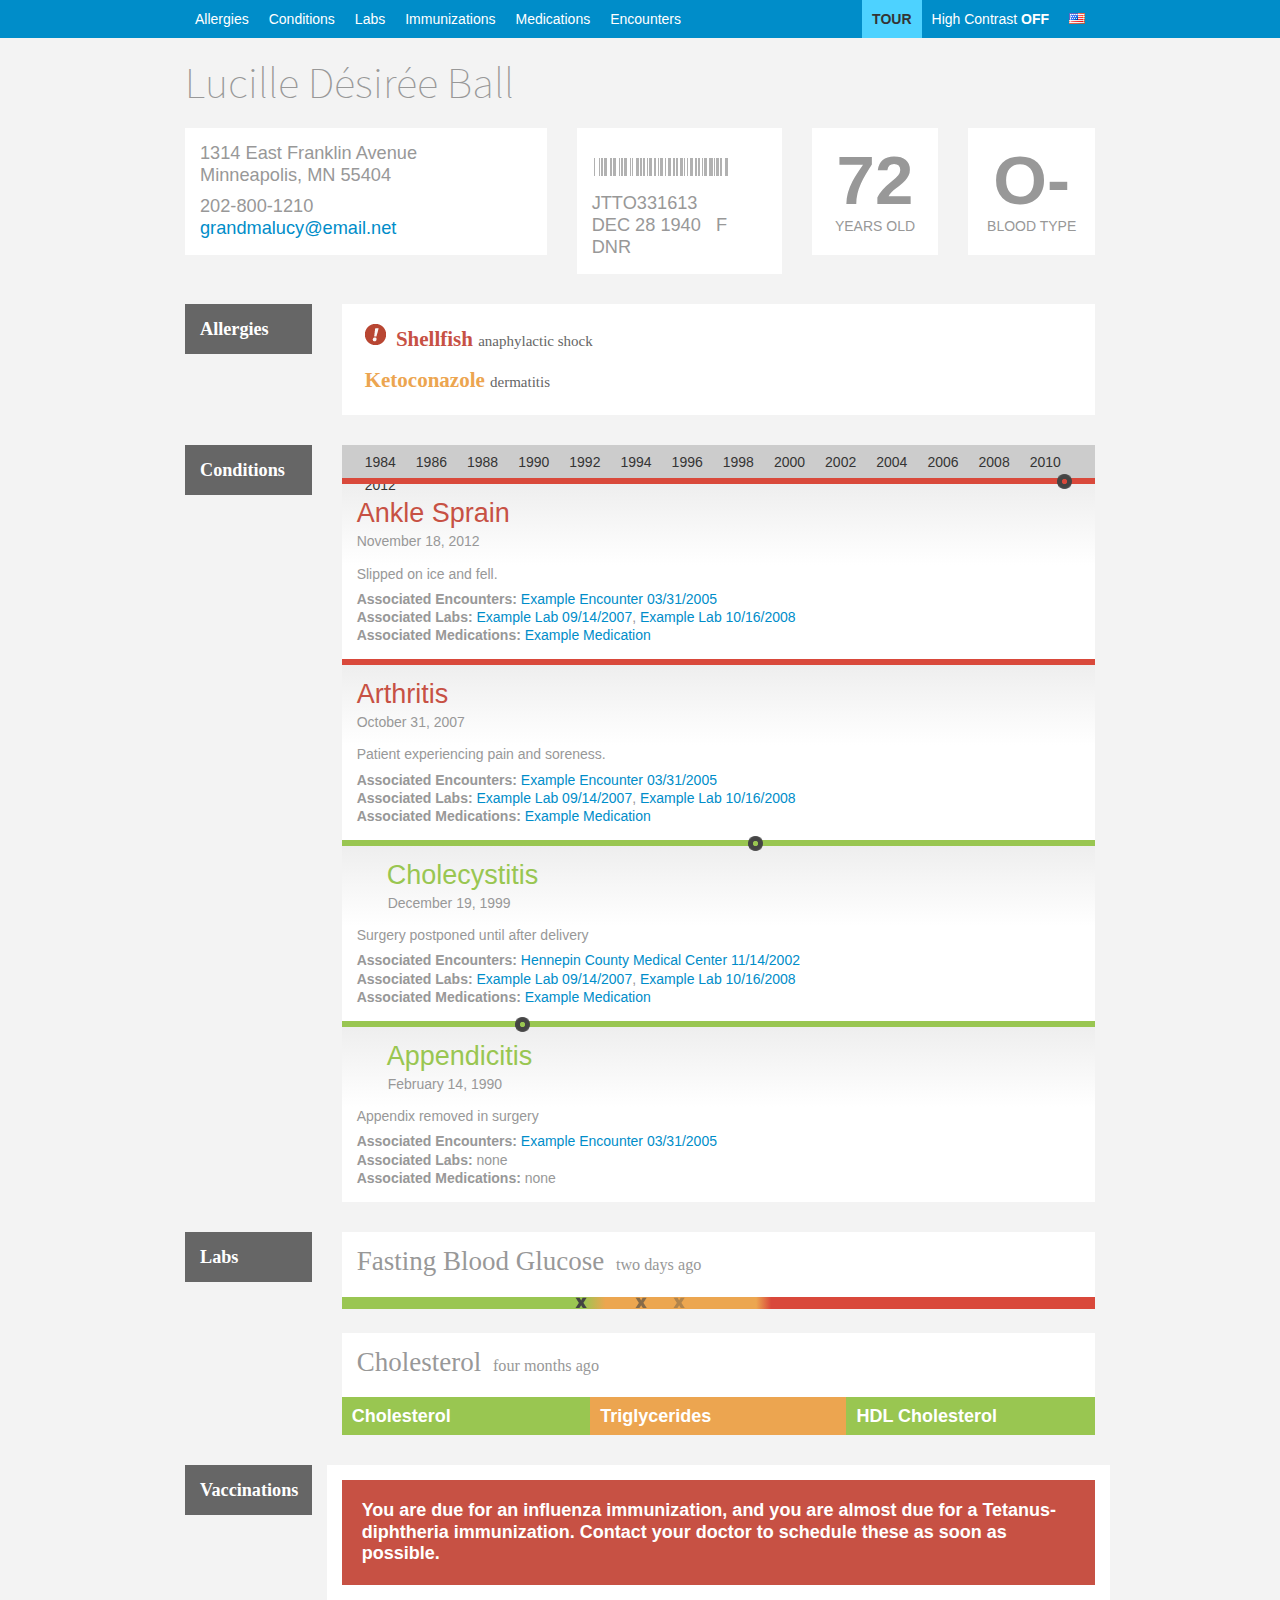
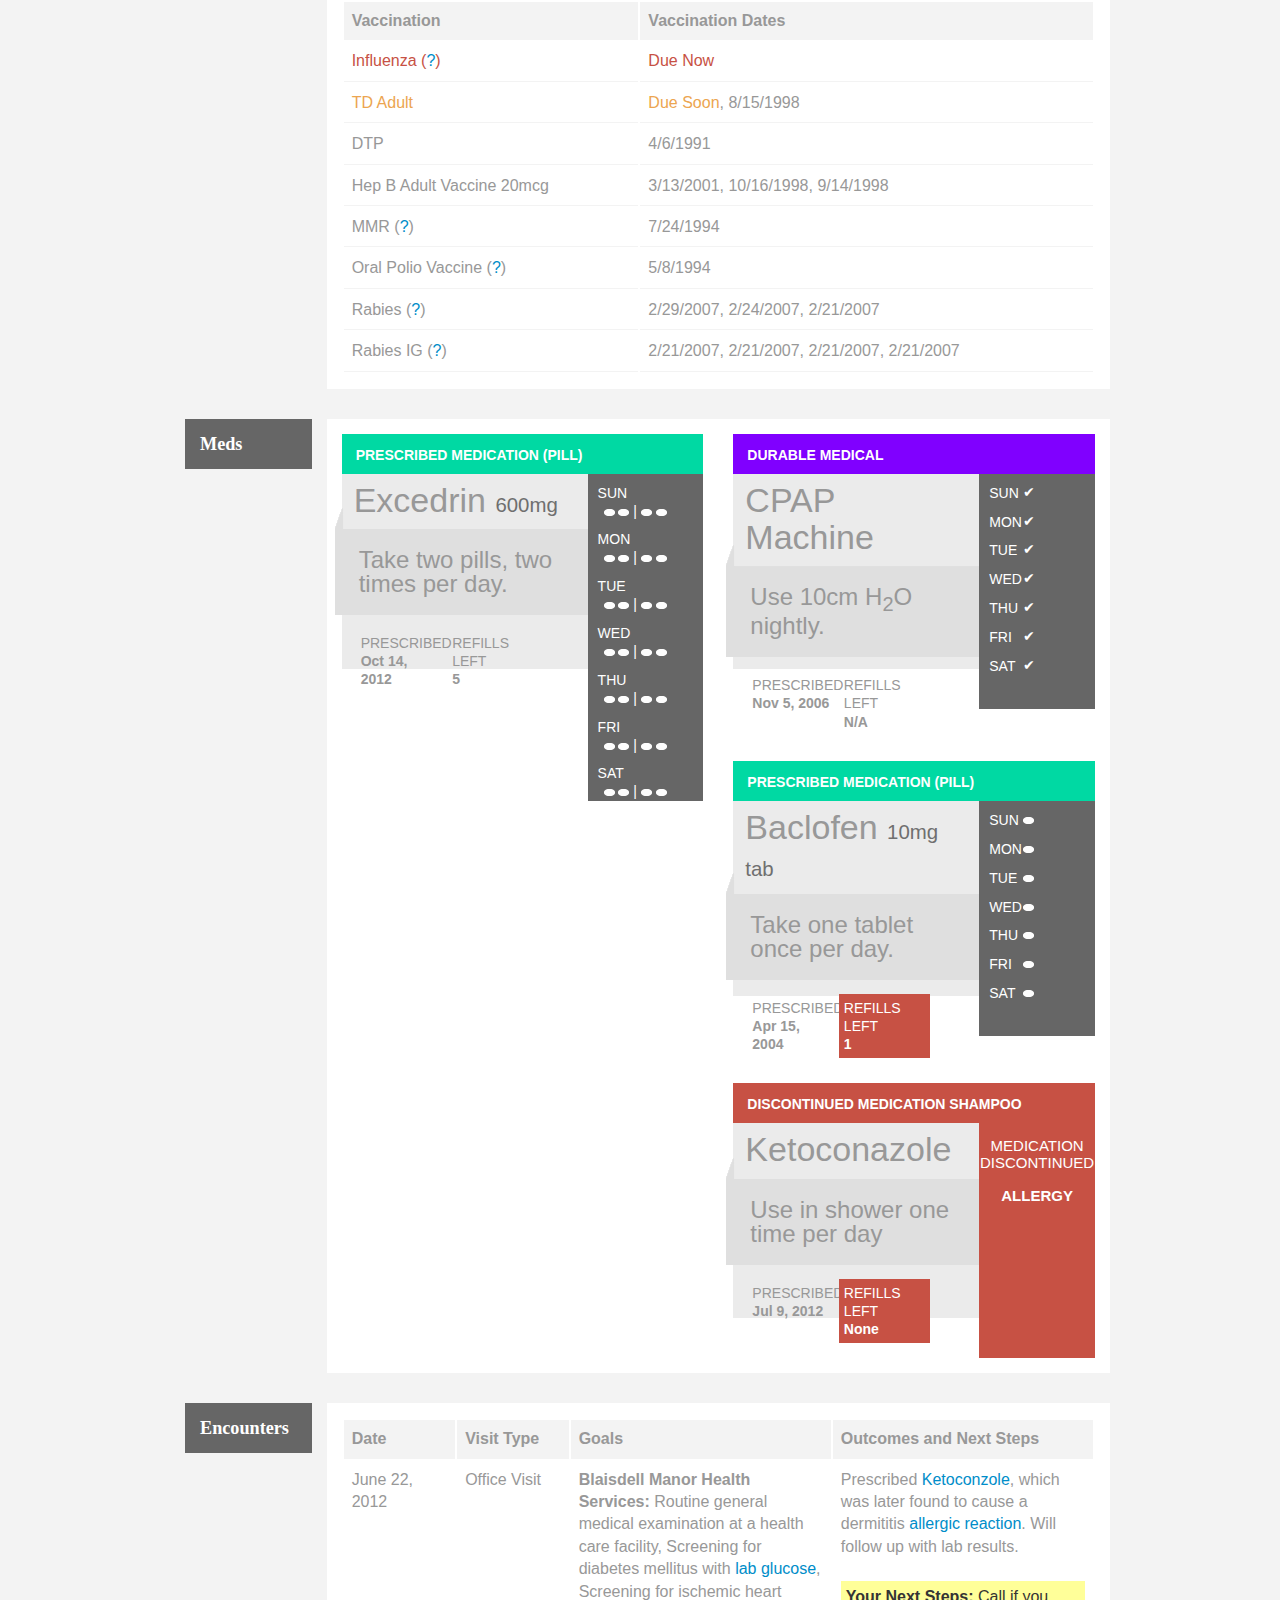
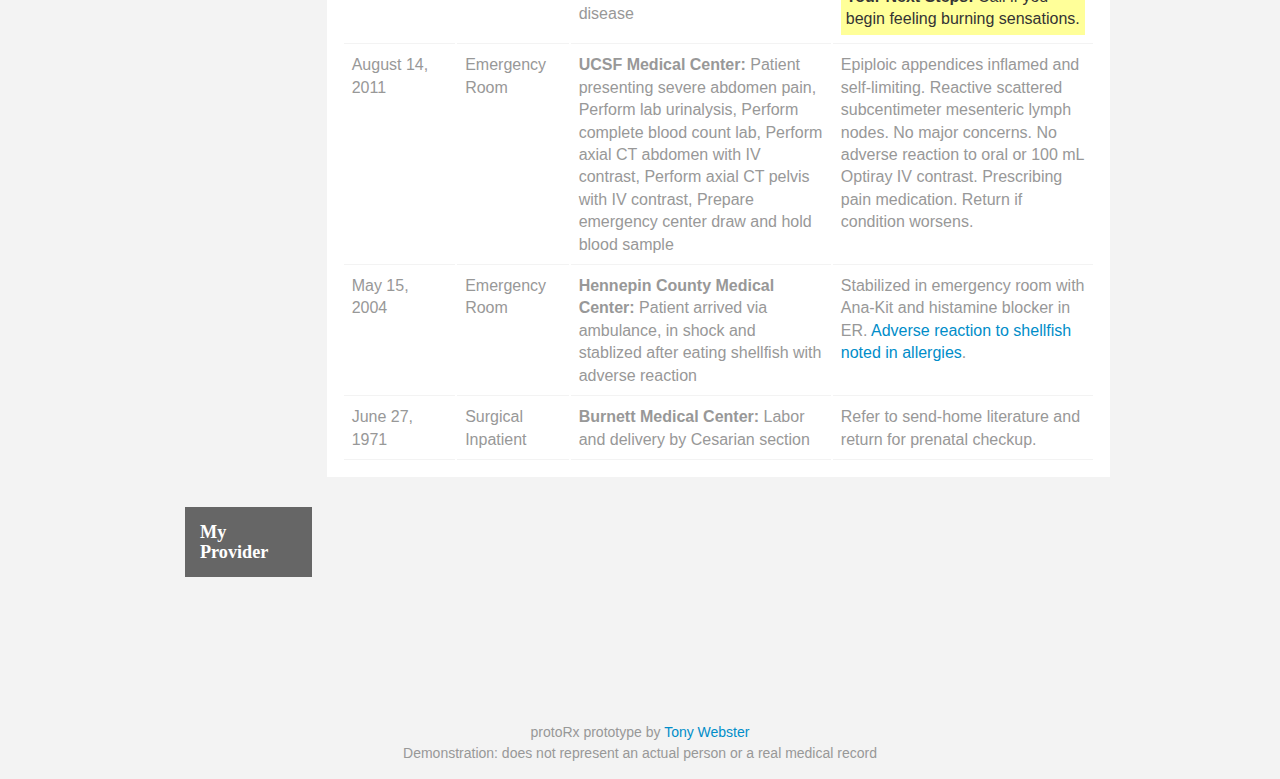
==== commit 640e1e55: "graphing" ====
--- a/index.html
+++ b/index.html
@@ -78,13 +78,13 @@
                 </div>
             </div>
             <div class="two columns">
-                <div class="panel tile-bignumber" id="health-boxes">
+                <div class="panel tile-bignumber" id="tour-health-boxes">
                     <h2>72</h2>
                     <p>Years Old</p>
                 </div>
             </div>
             <div class="two columns">
-                <div class="panel tile-bignumber" id="health-boxes">
+                <div class="panel tile-bignumber">
                     <h2>O-</h2>
                     <p>Blood Type</p>
                 </div>
@@ -306,13 +306,13 @@
                     <h3>Cholesterol <small>four months ago</small></h3>
                     <div class="lab-result-strip">
                         <div class="lab-result nominal bg" style="width: 33%;">
-                            <h4>Cholesterol</h3>
+                            <h4>Cholesterol</h4>
                         </div>
                         <div class="lab-result warn bg" style="width: 34%;">
-                            <h4>Triglycerides</h3>
+                            <h4>Triglycerides</h4>
                         </div>
                         <div class="lab-result nominal bg" style="width: 33%">
-                            <h4>HDL Cholesterol</h3>
+                            <h4>HDL Cholesterol</h4>
                         </div>
                     </div>
                     <div class="row">
@@ -322,17 +322,26 @@
                                     <strong>152</strong> mg/DL
                                     <small>Standard Range: 0 - 200 mg/DL</small>
                                 </div>
+                                <div class="graph-horizontal-small graph-horizontal-fbs">
+                                    <span class="graph-horizontal-marker" style="left: 19%;"></span>
+                                </div>
                             </div>
                             <div class="lab-result" style="width: 34%;">
                                 <div class="lab-result-numbers">
                                     <strong>151</strong> mg/DL
                                     <small>Standard Range: 0 - 149 mg/DL</small>
                                 </div>
+                                <div class="graph-horizontal-small graph-horizontal-fbs">
+                                    <span class="graph-horizontal-marker" style="left: 33%;"></span>
+                                </div>
                             </div>
                             <div class="lab-result" style="width: 33%">
                                 <div class="lab-result-numbers">
                                     <strong>43</strong> mg/DL
                                     <small>Standard Range: 39+ mg/DL</small>
+                                </div>
+                                <div class="graph-horizontal-small graph-horizontal-fbs">
+                                    <span class="graph-horizontal-marker" style="left: 75%;"></span>
                                 </div>
                             </div>
                         </div>
@@ -408,6 +417,10 @@
             <div class="ten column content table">
                 <div class="panel">
 
+                    <div class="action-banner alert bg">
+                        You are due for an influenza immunization, and you are almost due for a Tetanus-diphtheria immunization.  Contact your doctor to schedule these as soon as possible.
+                    </div>
+
                     <table id="tour-immunizations">
                         <thead>
                             <tr>
@@ -458,7 +471,6 @@
 
 
 
-    <a data-magellan-destination="medications" name="medications"></a>
     <section class="medications">
         <div class="row">
             <div class="headline two columns">
@@ -472,7 +484,7 @@
 
                     <div class="six column medication-single">
                         <div class="panel">
-                            <div class="medication-category prescribed">Prescribed Medication</div>
+                            <div class="medication-category prescribed">Prescribed Medication (Pill)</div>
                             <div class="medication-detail">
                                 <div class="medication-rx">
                                     <h4>Excedrin <small>600mg</small></h4>
@@ -624,11 +636,9 @@
                         </div>
                     </div><!-- /.medication-single -->
 
-                    <div class="medication-row"></div>
-
                     <div class="six column medication-single">
                         <div class="panel">
-                            <div class="medication-category prescribed">Prescribed Medication Pill</div>
+                            <div class="medication-category prescribed">Prescribed Medication (Pill)</div>
                             <div class="medication-detail">
                                 <div class="medication-rx">
                                     <h4>Baclofen <small>10mg tab</small></h4>
@@ -697,8 +707,8 @@
                             <div class="medication-category discontinued">Discontinued Medication Shampoo</div>
                             <div class="medication-detail">
                                 <div class="medication-rx">
-                                    <h4><strike>Ketoconazole</strike></h4>
-                                    <p class="instructions"><strike>Use in shower one time per day</strike></p>
+                                    <h4><span class="strike">Ketoconazole</span></h4>
+                                    <p class="instructions"><span class="strike">Use in shower one time per day</span></p>
                                     <div class="meta">
                                         <div class="meta-date">
                                             <small>Prescribed</small> Jul 9, 2012
@@ -795,7 +805,7 @@
 
             </div>
         </div>
-    </div>
+    </section>
 
 
 
@@ -868,10 +878,10 @@
 
     <script src="//ajax.googleapis.com/ajax/libs/jquery/1.8.2/jquery.min.js"></script>
     <script>window.jQuery || document.write('<script src="js/jquery-1.8.2.min.js"><\/script>')</script>
-    <script src="js/foundation.min.js"></script>
-    <script src="js/jquery.syncheight.js"></script>
-    <script src="js/bootstrap-components.min.js"></script>
-    <script src="js/app.min.js?1"></script>
+    <script src="js/foundation.min.js?2"></script>
+    <script src="js/jquery.syncheight.js?2"></script>
+    <script src="js/bootstrap-components.min.js?2"></script>
+    <script src="js/app.min.js?2"></script>
 
     <!-- protoRx prototype - Copyright (c) 2012, Tony Webster.  See README.txt, LICENSE.txt, CREDITS.txt -->
 
--- a/css/patient.css
+++ b/css/patient.css
@@ -1 +1 @@
-@import url(normalize.css);@import url(foundation.css);@import url(joyride.css);@import url(bootstrap-components.css);@font-face{font-family:'SourceSansPro';src:url("../fonts/sourcesanspro-extralight-webfont.eot");src:url("../fonts/sourcesanspro-extralight-webfont.eot?#iefix") format("embedded-opentype"),url("../fonts/sourcesanspro-extralight-webfont.woff") format("woff"),url("../fonts/sourcesanspro-extralight-webfont.ttf") format("truetype");font-weight:100;font-style:normal}@font-face{font-family:'SourceSansPro';src:url("../fonts/sourcesanspro-light-webfont.eot");src:url("../fonts/sourcesanspro-light-webfont.eot?#iefix") format("embedded-opentype"),url("../fonts/sourcesanspro-light-webfont.woff") format("woff"),url("../fonts/sourcesanspro-light-webfont.ttf") format("truetype");font-weight:200;font-style:normal}@font-face{font-family:'SourceSansPro';src:url("../fonts/sourcesanspro-regular-webfont.eot");src:url("../fonts/sourcesanspro-regular-webfont.eot?#iefix") format("embedded-opentype"),url("../fonts/sourcesanspro-regular-webfont.woff") format("woff"),url("../fonts/sourcesanspro-regular-webfont.ttf") format("truetype");font-weight:400;font-style:normal}@font-face{font-family:'SourceSansPro';src:url("../fonts/sourcesanspro-semibold-webfont.eot");src:url("../fonts/sourcesanspro-semibold-webfont.eot?#iefix") format("embedded-opentype"),url("../fonts/sourcesanspro-semibold-webfont.woff") format("woff"),url("../fonts/sourcesanspro-semibold-webfont.ttf") format("truetype");font-weight:600;font-style:normal}@font-face{font-family:'SourceSansPro';src:url("../fonts/sourcesanspro-bold-webfont.eot");src:url("../fonts/sourcesanspro-bold-webfont.eot?#iefix") format("embedded-opentype"),url("../fonts/sourcesanspro-bold-webfont.woff") format("woff"),url("../fonts/sourcesanspro-bold-webfont.ttf") format("truetype");font-weight:700;font-style:normal}body{background:#f3f3f3;font-family:'SourceSansPro', Helvetica, Arial, Tahoma, sans-serif;font-weight:400;color:#989898}p{margin:0;padding:0;line-height:1}a{color:#008dc9}address{font-style:normal}.severity{width:21px;height:21px;text-indent:-9999px;display:inline-block;margin-right:5px;position:relative;top:3px}.severity.severity-severe{background:url(../images/icn-attention.png) no-repeat}.severity.severity-nominal{background:url(../images/icn-resolved.png) no-repeat}.barcode{opacity:0.3;filter:alpha(opacity=30)}.number-circle{-webkit-border-radius:999px;-moz-border-radius:999px;border-radius:999px;width:36px;height:36px;padding:3px 7px;background:#666;border:2px solid #666;color:#fff;text-align:center;font-family:'SourceSansPro';font-weight:700}.alert{color:#c75144}.alert.bg{background:#c75144;color:#fff}.warn{color:#eca550}.warn.bg{background:#eca550;color:#fff}.nominal{color:#99c651}.nominal.bg{background:#99c651;color:#fff}.panel{padding:15px}.fixed-header{background:#008dc9;position:fixed;top:0;width:100%;z-index:9999;display:block}.fixed-header p{color:#fff;font-size:1.4em;padding:10px}.fixed-header p small{font-weight:200;font-size:0.7em}.fixed-header .navigation ul{list-style-type:none;float:left;margin-bottom:0}.fixed-header .navigation ul li{float:left}.fixed-header .navigation ul li:hover{background:#00a4ee}.fixed-header .navigation ul li.active{background:#008dc9}.fixed-header .navigation ul li a{color:#fff;line-height:38px;padding:0 10px;display:block}.fixed-header .accessibility ul{list-style-type:none;float:right;margin-bottom:0}.fixed-header .accessibility ul li{float:left}.fixed-header .accessibility ul li.tour{background:#4dd2ff}.fixed-header .accessibility ul li.tour a{color:#343434;font-weight:900;text-transform:uppercase}.fixed-header .accessibility ul li.active{background:#000}.fixed-header .accessibility ul li span{text-transform:uppercase;font-weight:600}.fixed-header .accessibility ul li a{color:#fff;line-height:38px;padding:0 10px;display:block}section{margin-top:30px}section.name{margin-top:60px}section.name h1{font-family:'SourceSansPro';font-weight:100;color:#989898}section.bio{margin-top:20px}section.bio .panel{min-height:127px;background:#fff}section.bio .patient-contact address,section.bio .patient-contact p{font-size:1.3em;line-height:1.2em}section.bio .patient-contact address{margin-bottom:0.5em}section.bio .patient-proprietary .barcode{margin:15px 0}section.bio .patient-proprietary p{font-size:1.3em;line-height:1.2em}section.allergies .content .panel{padding:0}section.medications .content-inner{padding:15px 0}section.medications a{text-decoration:none}section.medications .double{padding:0;margin:0}section.medications .double .medication-row{height:20px;clear:both}section.medications .double .medication-single .panel{background:#EBEBEB;padding:0;min-height:235px}section.medications .double .medication-category{background:#00D9A3;color:#fff;text-transform:uppercase;width:100%;padding:14px 14px 12px 14px;font-weight:700}section.medications .double .medication-category.durable{background:#8000FF}section.medications .double .medication-category.discontinued{background:#c75144}section.medications .double .medication-detail{width:100%}section.medications .double .medication-detail .medication-rx{width:68%;float:left;padding-bottom:10px}section.medications .double .medication-detail .medication-rx h4{padding:8px 12px;font-weight:200;font-size:34px}section.medications .double .medication-detail .medication-rx h4 small{font-weight:200}section.medications .double .medication-detail .medication-rx .instructions{background:url(../images/bg-callout.gif) no-repeat;margin-left:-7px;padding-left:24px;padding-top:40px;font-size:24px;padding-bottom:19px;margin-top:-19px;padding-right:10px}section.medications .double .medication-detail .medication-rx .meta{padding:14px}section.medications .double .medication-detail .medication-rx .meta .meta-date,section.medications .double .medication-detail .medication-rx .meta .meta-refills{padding:5px;width:42%;float:left;line-height:1.3em;font-size:14px;font-weight:600}section.medications .double .medication-detail .medication-rx .meta .meta-date small,section.medications .double .medication-detail .medication-rx .meta .meta-refills small{clear:both;display:block;text-transform:uppercase;font-weight:200;font-size:14px}section.medications .double .medication-detail .medication-illustration{width:32%;float:left;clear:right;background:#666;min-height:235px}section.medications .double .medication-detail .medication-illustration.discontinued{background:#c75144;color:#fff}section.medications .double .medication-detail .medication-illustration p{padding-top:15px;text-align:center;line-height:1.1em;font-size:15px;text-transform:uppercase}section.medications .double .medication-detail .medication-illustration .single-day{padding:10px;color:#fff;line-height:1.35em;clear:both}section.medications .double .medication-detail .medication-illustration .single-day .day{text-transform:uppercase;float:left;width:28px}section.medications .double .medication-detail .medication-illustration .single-day .illus{float:left;padding-left:6px;margin-top:-1px}section.medications .double .medication-detail .medication-illustration .single-day .illus .pill{background:url(../images/icn-pill-small.png) no-repeat;height:7px;width:11px;display:inline-block}section.medications .grid .column .panel{background:#e6e6e6;margin-bottom:15px}section.medications .grid .column .medication{text-align:center;padding:15px 0}section.medications .grid .column .medication h5{text-transform:uppercase;color:#666;font-size:13px;margin-top:6px}section.medications .grid .column .instructions{font-size:14px;color:#343434;padding-top:10px;text-align:center}section.medications .grid .column .remaining{background:#008dc9;display:block;float:right;position:absolute;bottom:15px;right:15px;color:#fff;font-size:28px}section.medications .grid .column .remaining span{display:block;padding:5px 8px}section.medications .grid .column .remaining.low{background:#c75144}section.medications .grid .column.discontinued .panel{background:#f3f3f3;color:#ccc}section.medications .grid .column.discontinued .panel .instructions,section.medications .grid .column.discontinued .panel h5{color:#ccc}section.medications .grid .column.discontinued .panel h4{color:#c75144}section.labs .content{background:#fff;padding:0;margin-bottom:24px}section.labs .content:hover h3,section.labs .content.open h3{background:#008dc9;color:#fff}section.labs .content:hover h3 small,section.labs .content.open h3 small{color:#fff}section.labs .content h3{padding:15px;font-weight:normal;padding-bottom:20px;font-family:'SourceSansPro';font-weight:200}section.labs .content h3 small{color:#989898;padding-left:5px}section.labs .content .row{display:none}section.labs .content .row:last-child{padding-bottom:15px}section.labs .content .row .panel{padding:7px 15px}section.labs .content .row h4{font-family:'SourceSansPro';font-weight:700;font-size:1.25em;font-weight:normal}section.labs .content .row p{font-size:1.1em;line-height:1.3em}section.labs .lab-result-strip{width:100%}section.labs .lab-result-strip .lab-result{float:left;display:inline-block}section.labs .lab-result-strip .lab-result h4{font-size:18px;font-weight:600;padding:10px 10px 8px 10px}section.labs .lab-result-strip.interior{padding:0 15px}section.labs .lab-result-strip .lab-result-numbers{padding:10px;font-size:18px;line-height:1.3em;background:#343434;color:#fff}section.labs .lab-result-strip .lab-result-numbers small{display:block;clear:both;font-size:13px}section.labs .graph-horizontal+.row{margin-top:45px}section.labs .lab-result.closed,section.labs .lab-result.open{cursor:pointer}section.updates{background:#ccc;margin-top:0}.disclaimer{padding:15px}.disclaimer p{text-align:center;line-height:1.5em}.tile-bignumber h2,.tile-bignumber p{text-decoration:none;text-transform:uppercase;text-align:center}.tile-bignumber h2{font-size:69px}.next-steps{background:#ffff99;padding:5px;color:#343434;font-size:16px}.table{width:100%}.table .panel{padding:15px 0}.table table{width:100%}.table tr:hover{background:#fafafa}.table thead td{background:#f3f3f3;padding:8px;font-size:16px;font-weight:600;line-height:1.4em}.table tbody td{padding:8px;border-bottom:1px solid #f3f3f3;font-size:15px;vertical-align:top;font-size:16px;line-height:1.4em}.table .table-date{width:15%}.table .table-type{width:15%}.table .table-goals,.table .table-outcomes{width:35%}.timeline .timeline-years{background:#ccc;display:block;clear:both;padding:6px 0 10px 0}.timeline .timeline-years ul{list-style-type:none;padding:0 5px;padding-left:13px}.timeline .timeline-years ul li{float:left;color:#343434;display:block;padding:0px 10px;font-size:14px}.timeline .timeline-rail{height:6px;background:#d9493b;display:block;position:relative}.timeline .timeline-rail .timeline-indicator{background:url(../images/icn-timeline-indicator.png) no-repeat;width:15px;height:15px;position:absolute;top:-4px}.timeline .timeline-rail .timeline-indicator.timeline-indicator-stretch{background:url(../images/icn-timeline-indicator-tail.png) no-repeat}.timeline .resolved .timeline-rail{background:#99c651}.timeline a.summary{background:#eaeaea;background:url([data-uri]);background:-moz-linear-gradient(top, #eee 0%, #fff 100%);background:-webkit-gradient(linear, left top, left bottom, color-stop(0%, #eee), color-stop(100%, #fff));background:-webkit-linear-gradient(top, #eee 0%, #fff 100%);background:-o-linear-gradient(top, #eee 0%, #fff 100%);background:-ms-linear-gradient(top, #eee 0%, #fff 100%);background:linear-gradient(to bottom, #eee 0%, #fff 100%);filter:progid:DXImageTransform.Microsoft.gradient(startColorstr='#eeeeee', endColorstr='#ffffff',GradientType=0 );display:block;padding:15px}.timeline a.summary:hover{background:#fff}.timeline h3{font-weight:400;padding-bottom:5px;color:#c75144}.timeline h4{font-weight:400;color:#989898;font-size:14px}.timeline .detail{background:#fff;padding:0 15px 15px 15px}.timeline .detail p{line-height:1.3em}.timeline .detail p:first-child{padding-bottom:7px}.timeline .closed .detail{display:none}.timeline .resolved h3{color:#99c651;background:url(../images/icn-resolved.png) no-repeat;background-position:left 3px;padding-left:30px}.timeline .resolved h4{padding-left:31px}.listing{font-family:'SourceSansPro';font-weight:600}.listing ul{list-style-type:none;margin:0 0;padding:0}.listing ul li{margin-left:0;padding-left:0;font-size:1.5em}.listing ul li .detail{margin-left:16px;padding-left:20px;color:#989898;margin-bottom:15px;border-left:3px solid #f3f3f3}.listing ul li .detail p{margin:0;padding:0}.listing ul li .detail p:first-child{margin-bottom:0.6em}.listing ul li.closed .detail{display:none}.listing ul li a.line-item{color:inherit;display:block;border-radius:5px;text-decoration:none;padding:2px 8px;line-height:1.75em;margin-bottom:5px}.listing ul li a.line-item:last-child{margin-bottom:0;padding-bottom:0}.listing ul li a.line-item:hover{background:#fafafa}.listing p{padding:5px}.listing small{font-family:'SourceSansPro';font-weight:400;font-size:15px;color:#666}.headline .panel{background:#666;color:#fff}.headline .panel h2{font-size:1.3em;font-family:'SourceSansPro'}.headline.alert .panel{background:#c75144}.content{background:#fff}.graph-horizontal{width:100%;height:12px;position:relative}.graph-horizontal .graph-horizontal-previous{display:block;width:12px;height:11px;background:url(../images/sprite-previous.png) no-repeat;float:left;position:absolute}.graph-horizontal .graph-horizontal-previous.graph-horizontal-previous-2{background-position:left -111px}.graph-horizontal .graph-horizontal-previous.graph-horizontal-previous-3{background-position:left -222px}.graph-horizontal .graph-horizontal-marker{position:absolute;top:0;background:url(../images/icn-marker.png) no-repeat;width:34px;height:34px;top:-11px}.graph-horizontal .graph-horizontal-marker span{width:100px;position:relative;display:block;top:38px;font-size:1.5em;padding-left:7px;display:none}.graph-horizontal .graph-horizontal-labels{display:none;position:absolute;top:-18px;width:100%}.graph-horizontal .graph-horizontal-labels ul{list-style-type:none}.graph-horizontal .graph-horizontal-labels ul li{float:left;display:block;padding-left:5px;line-height:1em;font-size:1em;padding:10px;border-right:1px dotted #ccc}.graph-horizontal .graph-horizontal-labels ul li:last-child{border-right:none}.graph-horizontal-fbs{background:#9ac652;background:url([data-uri]);background:-moz-linear-gradient(left, #9ac652 0%, #9ac652 32%, #eca650 35%, #eca650 55%, #d9483b 57%, #d9483b 100%);background:-webkit-gradient(linear, left top, right top, color-stop(0%, #9ac652), color-stop(32%, #9ac652), color-stop(35%, #eca650), color-stop(55%, #eca650), color-stop(57%, #d9483b), color-stop(100%, #d9483b));background:-webkit-linear-gradient(left, #9ac652 0%, #9ac652 32%, #eca650 35%, #eca650 55%, #d9483b 57%, #d9483b 100%);background:-o-linear-gradient(left, #9ac652 0%, #9ac652 32%, #eca650 35%, #eca650 55%, #d9483b 57%, #d9483b 100%);background:-ms-linear-gradient(left, #9ac652 0%, #9ac652 32%, #eca650 35%, #eca650 55%, #d9483b 57%, #d9483b 100%);background:linear-gradient(to right, #9ac652 0%, #9ac652 32%, #eca650 35%, #eca650 55%, #d9483b 57%, #d9483b 100%);filter:progid:DXImageTransform.Microsoft.gradient(startColorstr='#9ac652', endColorstr='#d9483b',GradientType=1 )}.high-contrast{background:#fff}.high-contrast .barcode{opacity:1.0;filter:alpha(opacity=100)}.high-contrast .headline .panel{background:#fff;color:#000}.high-contrast p,.high-contrast td,.high-contrast address,.high-contrast h1,.high-contrast h2,.high-contrast h3,.high-contrast h4,.high-contrast h5,.high-contrast h6,.high-contrast #patient-name{color:#000}.high-contrast .highlight,.high-contrast .next-steps{border:3px solid red;background:#fff;color:#000}.high-contrast .fixed-header{background:#000}.chromeframe{width:100%;padding:10px;background:#d9493b;text-align:center;color:#fff;position:fixed;bottom:0}.chromeframe a{color:#fff;text-decoration:underline}
+@import url(normalize.css);@import url(foundation.css);@import url(joyride.css);@import url(bootstrap-components.css);@font-face{font-family:'SourceSansPro';src:url("../fonts/sourcesanspro-extralight-webfont.eot");src:url("../fonts/sourcesanspro-extralight-webfont.eot?#iefix") format("embedded-opentype"),url("../fonts/sourcesanspro-extralight-webfont.woff") format("woff"),url("../fonts/sourcesanspro-extralight-webfont.ttf") format("truetype");font-weight:100;font-style:normal}@font-face{font-family:'SourceSansPro';src:url("../fonts/sourcesanspro-light-webfont.eot");src:url("../fonts/sourcesanspro-light-webfont.eot?#iefix") format("embedded-opentype"),url("../fonts/sourcesanspro-light-webfont.woff") format("woff"),url("../fonts/sourcesanspro-light-webfont.ttf") format("truetype");font-weight:200;font-style:normal}@font-face{font-family:'SourceSansPro';src:url("../fonts/sourcesanspro-regular-webfont.eot");src:url("../fonts/sourcesanspro-regular-webfont.eot?#iefix") format("embedded-opentype"),url("../fonts/sourcesanspro-regular-webfont.woff") format("woff"),url("../fonts/sourcesanspro-regular-webfont.ttf") format("truetype");font-weight:400;font-style:normal}@font-face{font-family:'SourceSansPro';src:url("../fonts/sourcesanspro-semibold-webfont.eot");src:url("../fonts/sourcesanspro-semibold-webfont.eot?#iefix") format("embedded-opentype"),url("../fonts/sourcesanspro-semibold-webfont.woff") format("woff"),url("../fonts/sourcesanspro-semibold-webfont.ttf") format("truetype");font-weight:600;font-style:normal}@font-face{font-family:'SourceSansPro';src:url("../fonts/sourcesanspro-bold-webfont.eot");src:url("../fonts/sourcesanspro-bold-webfont.eot?#iefix") format("embedded-opentype"),url("../fonts/sourcesanspro-bold-webfont.woff") format("woff"),url("../fonts/sourcesanspro-bold-webfont.ttf") format("truetype");font-weight:700;font-style:normal}body{background:#f3f3f3;font-family:'SourceSansPro', Helvetica, Arial, Tahoma, sans-serif;font-weight:400;color:#989898}p{margin:0;padding:0;line-height:1}a{color:#008dc9}address{font-style:normal}.severity{width:21px;height:21px;text-indent:-9999px;display:inline-block;margin-right:5px;position:relative;top:3px}.severity.severity-severe{background:url(../images/icn-attention.png) no-repeat}.severity.severity-nominal{background:url(../images/icn-resolved.png) no-repeat}.barcode{opacity:0.3;filter:alpha(opacity=30)}.number-circle{-webkit-border-radius:999px;-moz-border-radius:999px;border-radius:999px;width:36px;height:36px;padding:3px 7px;background:#666;border:2px solid #666;color:#fff;text-align:center;font-family:'SourceSansPro';font-weight:700}.alert{color:#c75144}.alert.bg{background:#c75144;color:#fff}.warn{color:#eca550}.warn.bg{background:#eca550;color:#fff}.nominal{color:#99c651}.nominal.bg{background:#99c651;color:#fff}.panel{padding:15px}.fixed-header{background:#008dc9;position:fixed;top:0;width:100%;z-index:9999;display:block}.fixed-header p{color:#fff;font-size:1.4em;padding:10px}.fixed-header p small{font-weight:200;font-size:0.7em}.fixed-header .navigation ul{list-style-type:none;float:left;margin-bottom:0}.fixed-header .navigation ul li{float:left}.fixed-header .navigation ul li:hover{background:#00a4ee}.fixed-header .navigation ul li.active{background:#008dc9}.fixed-header .navigation ul li a{color:#fff;line-height:38px;padding:0 10px;display:block}.fixed-header .accessibility ul{list-style-type:none;float:right;margin-bottom:0}.fixed-header .accessibility ul li{float:left}.fixed-header .accessibility ul li.tour{background:#4dd2ff}.fixed-header .accessibility ul li.tour a{color:#343434;font-weight:900;text-transform:uppercase}.fixed-header .accessibility ul li.active{background:#000}.fixed-header .accessibility ul li span{text-transform:uppercase;font-weight:600}.fixed-header .accessibility ul li a{color:#fff;line-height:38px;padding:0 10px;display:block}section{margin-top:30px}section.name{margin-top:60px}section.name h1{font-family:'SourceSansPro';font-weight:100;color:#989898}section.bio{margin-top:20px}section.bio .panel{min-height:127px;background:#fff}section.bio .patient-contact address,section.bio .patient-contact p{font-size:1.3em;line-height:1.2em}section.bio .patient-contact address{margin-bottom:0.5em}section.bio .patient-proprietary .barcode{margin:15px 0}section.bio .patient-proprietary p{font-size:1.3em;line-height:1.2em}section.allergies .content .panel{padding:0}section.medications .content-inner{padding:15px 0}section.medications a{text-decoration:none}section.medications .double{padding:0;margin:0}section.medications .double .medication-row{height:20px;clear:both}section.medications .double .medication-single{margin-bottom:15px}section.medications .double .medication-single .panel{background:#EBEBEB;padding:0;min-height:235px}section.medications .double .medication-category{background:#00D9A3;color:#fff;text-transform:uppercase;width:100%;padding:14px 14px 12px 14px;font-weight:700}section.medications .double .medication-category.durable{background:#8000FF}section.medications .double .medication-category.discontinued{background:#c75144}section.medications .double .medication-detail{width:100%}section.medications .double .medication-detail .medication-rx{width:68%;float:left;padding-bottom:10px}section.medications .double .medication-detail .medication-rx h4{padding:8px 12px;font-weight:200;font-size:34px}section.medications .double .medication-detail .medication-rx h4 small{font-weight:200}section.medications .double .medication-detail .medication-rx .instructions{background:url(../images/bg-callout.gif) no-repeat;margin-left:-7px;padding-left:24px;padding-top:40px;font-size:24px;padding-bottom:19px;margin-top:-19px;padding-right:10px}section.medications .double .medication-detail .medication-rx .meta{padding:14px}section.medications .double .medication-detail .medication-rx .meta .meta-date,section.medications .double .medication-detail .medication-rx .meta .meta-refills{padding:5px;width:42%;float:left;line-height:1.3em;font-size:14px;font-weight:600}section.medications .double .medication-detail .medication-rx .meta .meta-date small,section.medications .double .medication-detail .medication-rx .meta .meta-refills small{clear:both;display:block;text-transform:uppercase;font-weight:200;font-size:14px}section.medications .double .medication-detail .medication-illustration{width:32%;float:left;clear:right;background:#666;min-height:235px}section.medications .double .medication-detail .medication-illustration.discontinued{background:#c75144;color:#fff}section.medications .double .medication-detail .medication-illustration p{padding-top:15px;text-align:center;line-height:1.1em;font-size:15px;text-transform:uppercase}section.medications .double .medication-detail .medication-illustration .single-day{padding:10px;color:#fff;line-height:1.35em;clear:both}section.medications .double .medication-detail .medication-illustration .single-day .day{text-transform:uppercase;float:left;width:28px}section.medications .double .medication-detail .medication-illustration .single-day .illus{float:left;padding-left:6px;margin-top:-1px}section.medications .double .medication-detail .medication-illustration .single-day .illus .pill{background:url(../images/icn-pill-small.png) no-repeat;height:7px;width:11px;display:inline-block}section.medications .grid .column .panel{background:#e6e6e6;margin-bottom:15px}section.medications .grid .column .medication{text-align:center;padding:15px 0}section.medications .grid .column .medication h5{text-transform:uppercase;color:#666;font-size:13px;margin-top:6px}section.medications .grid .column .instructions{font-size:14px;color:#343434;padding-top:10px;text-align:center}section.medications .grid .column .remaining{background:#008dc9;display:block;float:right;position:absolute;bottom:15px;right:15px;color:#fff;font-size:28px}section.medications .grid .column .remaining span{display:block;padding:5px 8px}section.medications .grid .column .remaining.low{background:#c75144}section.medications .grid .column.discontinued .panel{background:#f3f3f3;color:#ccc}section.medications .grid .column.discontinued .panel .instructions,section.medications .grid .column.discontinued .panel h5{color:#ccc}section.medications .grid .column.discontinued .panel h4{color:#c75144}section.immunizations .action-banner{margin-bottom:15px;padding:20px;font-size:18px;line-height:1.2em;font-weight:600}section.labs .content{background:#fff;padding:0;margin-bottom:24px}section.labs .content:hover h3,section.labs .content.open h3{background:#008dc9;color:#fff}section.labs .content:hover h3 small,section.labs .content.open h3 small{color:#fff}section.labs .content h3{padding:15px;font-weight:normal;padding-bottom:20px;font-family:'SourceSansPro';font-weight:200}section.labs .content h3 small{color:#989898;padding-left:5px}section.labs .content .row{display:none}section.labs .content .row:last-child{padding-bottom:15px}section.labs .content .row .panel{padding:7px 15px}section.labs .content .row h4{font-family:'SourceSansPro';font-weight:700;font-size:1.25em;font-weight:normal}section.labs .content .row p{font-size:1.1em;line-height:1.3em}section.labs .lab-result-strip{width:100%}section.labs .lab-result-strip .lab-result{float:left;display:inline-block}section.labs .lab-result-strip .lab-result h4{font-size:18px;font-weight:600;padding:10px 10px 8px 10px}section.labs .lab-result-strip.interior{padding:0 15px}section.labs .lab-result-strip .lab-result-numbers{padding:10px;font-size:18px;line-height:1.3em;background:#343434;color:#fff}section.labs .lab-result-strip .lab-result-numbers small{display:block;clear:both;font-size:13px}section.labs .graph-horizontal+.row{margin-top:45px}section.labs .graph-horizontal-small{margin-top:0}section.labs .lab-result.closed,section.labs .lab-result.open{cursor:pointer}section.updates{background:#ccc;margin-top:0}.disclaimer{padding:15px}.disclaimer p{text-align:center;line-height:1.5em}.tile-bignumber h2,.tile-bignumber p{text-decoration:none;text-transform:uppercase;text-align:center}.tile-bignumber h2{font-size:69px}.next-steps{background:#ffff99;padding:5px;color:#343434;font-size:16px}.table{width:100%}.table .panel{padding:15px 0}.table table{width:100%}.table tr:hover{background:#fafafa}.table thead td{background:#f3f3f3;padding:8px;font-size:16px;font-weight:600;line-height:1.4em}.table tbody td{padding:8px;border-bottom:1px solid #f3f3f3;font-size:15px;vertical-align:top;font-size:16px;line-height:1.4em}.table .table-date{width:15%}.table .table-type{width:15%}.table .table-goals,.table .table-outcomes{width:35%}.timeline .timeline-years{background:#ccc;display:block;clear:both;padding:6px 0 10px 0}.timeline .timeline-years ul{list-style-type:none;padding:0 5px;padding-left:13px}.timeline .timeline-years ul li{float:left;color:#343434;display:block;padding:0px 10px;font-size:14px}.timeline .timeline-rail{height:6px;background:#d9493b;display:block;position:relative}.timeline .timeline-rail .timeline-indicator{background:url(../images/icn-timeline-indicator.png) no-repeat;width:15px;height:15px;position:absolute;top:-4px}.timeline .timeline-rail .timeline-indicator.timeline-indicator-stretch{background:url(../images/icn-timeline-indicator-tail.png) no-repeat}.timeline .resolved .timeline-rail{background:#99c651}.timeline a.summary{background:#eaeaea;background:url([data-uri]);background:-moz-linear-gradient(top, #eee 0%, #fff 100%);background:-webkit-gradient(linear, left top, left bottom, color-stop(0%, #eee), color-stop(100%, #fff));background:-webkit-linear-gradient(top, #eee 0%, #fff 100%);background:-o-linear-gradient(top, #eee 0%, #fff 100%);background:-ms-linear-gradient(top, #eee 0%, #fff 100%);background:linear-gradient(to bottom, #eee 0%, #fff 100%);filter:progid:DXImageTransform.Microsoft.gradient(startColorstr='#eeeeee', endColorstr='#ffffff',GradientType=0 );display:block;padding:15px}.timeline a.summary:hover{background:#fff}.timeline h3{font-weight:400;padding-bottom:5px;color:#c75144}.timeline h4{font-weight:400;color:#989898;font-size:14px}.timeline .detail{background:#fff;padding:0 15px 15px 15px}.timeline .detail p{line-height:1.3em}.timeline .detail p:first-child{padding-bottom:7px}.timeline .closed .detail{display:none}.timeline .resolved h3{color:#99c651;background:url(../images/icn-resolved.png) no-repeat;background-position:left 3px;padding-left:30px}.timeline .resolved h4{padding-left:31px}.listing{font-family:'SourceSansPro';font-weight:600}.listing ul{list-style-type:none;margin:0 0;padding:0}.listing ul li{margin-left:0;padding-left:0;font-size:1.5em}.listing ul li .detail{margin-left:16px;padding-left:20px;color:#989898;margin-bottom:15px;border-left:3px solid #f3f3f3}.listing ul li .detail p{margin:0;padding:0}.listing ul li .detail p:first-child{margin-bottom:0.6em}.listing ul li.closed .detail{display:none}.listing ul li a.line-item{color:inherit;display:block;border-radius:5px;text-decoration:none;padding:2px 8px;line-height:1.75em;margin-bottom:5px}.listing ul li a.line-item:last-child{margin-bottom:0;padding-bottom:0}.listing ul li a.line-item:hover{background:#fafafa}.listing p{padding:5px}.listing small{font-family:'SourceSansPro';font-weight:400;font-size:15px;color:#666}.headline .panel{background:#666;color:#fff}.headline .panel h2{font-size:1.3em;font-family:'SourceSansPro'}.headline.alert .panel{background:#c75144}.content{background:#fff}.graph-horizontal,.graph-horizontal-small{width:100%;height:12px;position:relative}.graph-horizontal .graph-horizontal-previous,.graph-horizontal-small .graph-horizontal-previous{display:block;width:12px;height:11px;background:url(../images/sprite-previous.png) no-repeat;float:left;position:absolute}.graph-horizontal .graph-horizontal-previous.graph-horizontal-previous-2,.graph-horizontal-small .graph-horizontal-previous.graph-horizontal-previous-2{background-position:left -111px}.graph-horizontal .graph-horizontal-previous.graph-horizontal-previous-3,.graph-horizontal-small .graph-horizontal-previous.graph-horizontal-previous-3{background-position:left -222px}.graph-horizontal .graph-horizontal-marker,.graph-horizontal-small .graph-horizontal-marker{position:absolute;top:0;background:url(../images/icn-marker.png) no-repeat;width:34px;height:34px;top:-11px}.graph-horizontal .graph-horizontal-marker span,.graph-horizontal-small .graph-horizontal-marker span{width:100px;position:relative;display:block;top:38px;font-size:1.5em;padding-left:7px;display:none}.graph-horizontal .graph-horizontal-labels,.graph-horizontal-small .graph-horizontal-labels{display:none;position:absolute;top:-18px;width:100%}.graph-horizontal .graph-horizontal-labels ul,.graph-horizontal-small .graph-horizontal-labels ul{list-style-type:none}.graph-horizontal .graph-horizontal-labels ul li,.graph-horizontal-small .graph-horizontal-labels ul li{float:left;display:block;padding-left:5px;line-height:1em;font-size:1em;padding:10px;border-right:1px dotted #ccc}.graph-horizontal .graph-horizontal-labels ul li:last-child,.graph-horizontal-small .graph-horizontal-labels ul li:last-child{border-right:none}.graph-horizontal-fbs{background:#9ac652;background:url([data-uri]);background:-moz-linear-gradient(left, #9ac652 0%, #9ac652 32%, #eca650 35%, #eca650 55%, #d9483b 57%, #d9483b 100%);background:-webkit-gradient(linear, left top, right top, color-stop(0%, #9ac652), color-stop(32%, #9ac652), color-stop(35%, #eca650), color-stop(55%, #eca650), color-stop(57%, #d9483b), color-stop(100%, #d9483b));background:-webkit-linear-gradient(left, #9ac652 0%, #9ac652 32%, #eca650 35%, #eca650 55%, #d9483b 57%, #d9483b 100%);background:-o-linear-gradient(left, #9ac652 0%, #9ac652 32%, #eca650 35%, #eca650 55%, #d9483b 57%, #d9483b 100%);background:-ms-linear-gradient(left, #9ac652 0%, #9ac652 32%, #eca650 35%, #eca650 55%, #d9483b 57%, #d9483b 100%);background:linear-gradient(to right, #9ac652 0%, #9ac652 32%, #eca650 35%, #eca650 55%, #d9483b 57%, #d9483b 100%);filter:progid:DXImageTransform.Microsoft.gradient(startColorstr='#9ac652', endColorstr='#d9483b',GradientType=1 )}.high-contrast{background:#fff}.high-contrast .barcode{opacity:1.0;filter:alpha(opacity=100)}.high-contrast .headline .panel{background:#fff;color:#000}.high-contrast p,.high-contrast td,.high-contrast address,.high-contrast h1,.high-contrast h2,.high-contrast h3,.high-contrast h4,.high-contrast h5,.high-contrast h6,.high-contrast #patient-name{color:#000}.high-contrast .highlight,.high-contrast .next-steps{border:3px solid red;background:#fff;color:#000}.high-contrast .fixed-header{background:#000}.chromeframe{width:100%;padding:10px;background:#d9493b;text-align:center;color:#fff;position:fixed;bottom:0}.chromeframe a{color:#fff;text-decoration:underline}
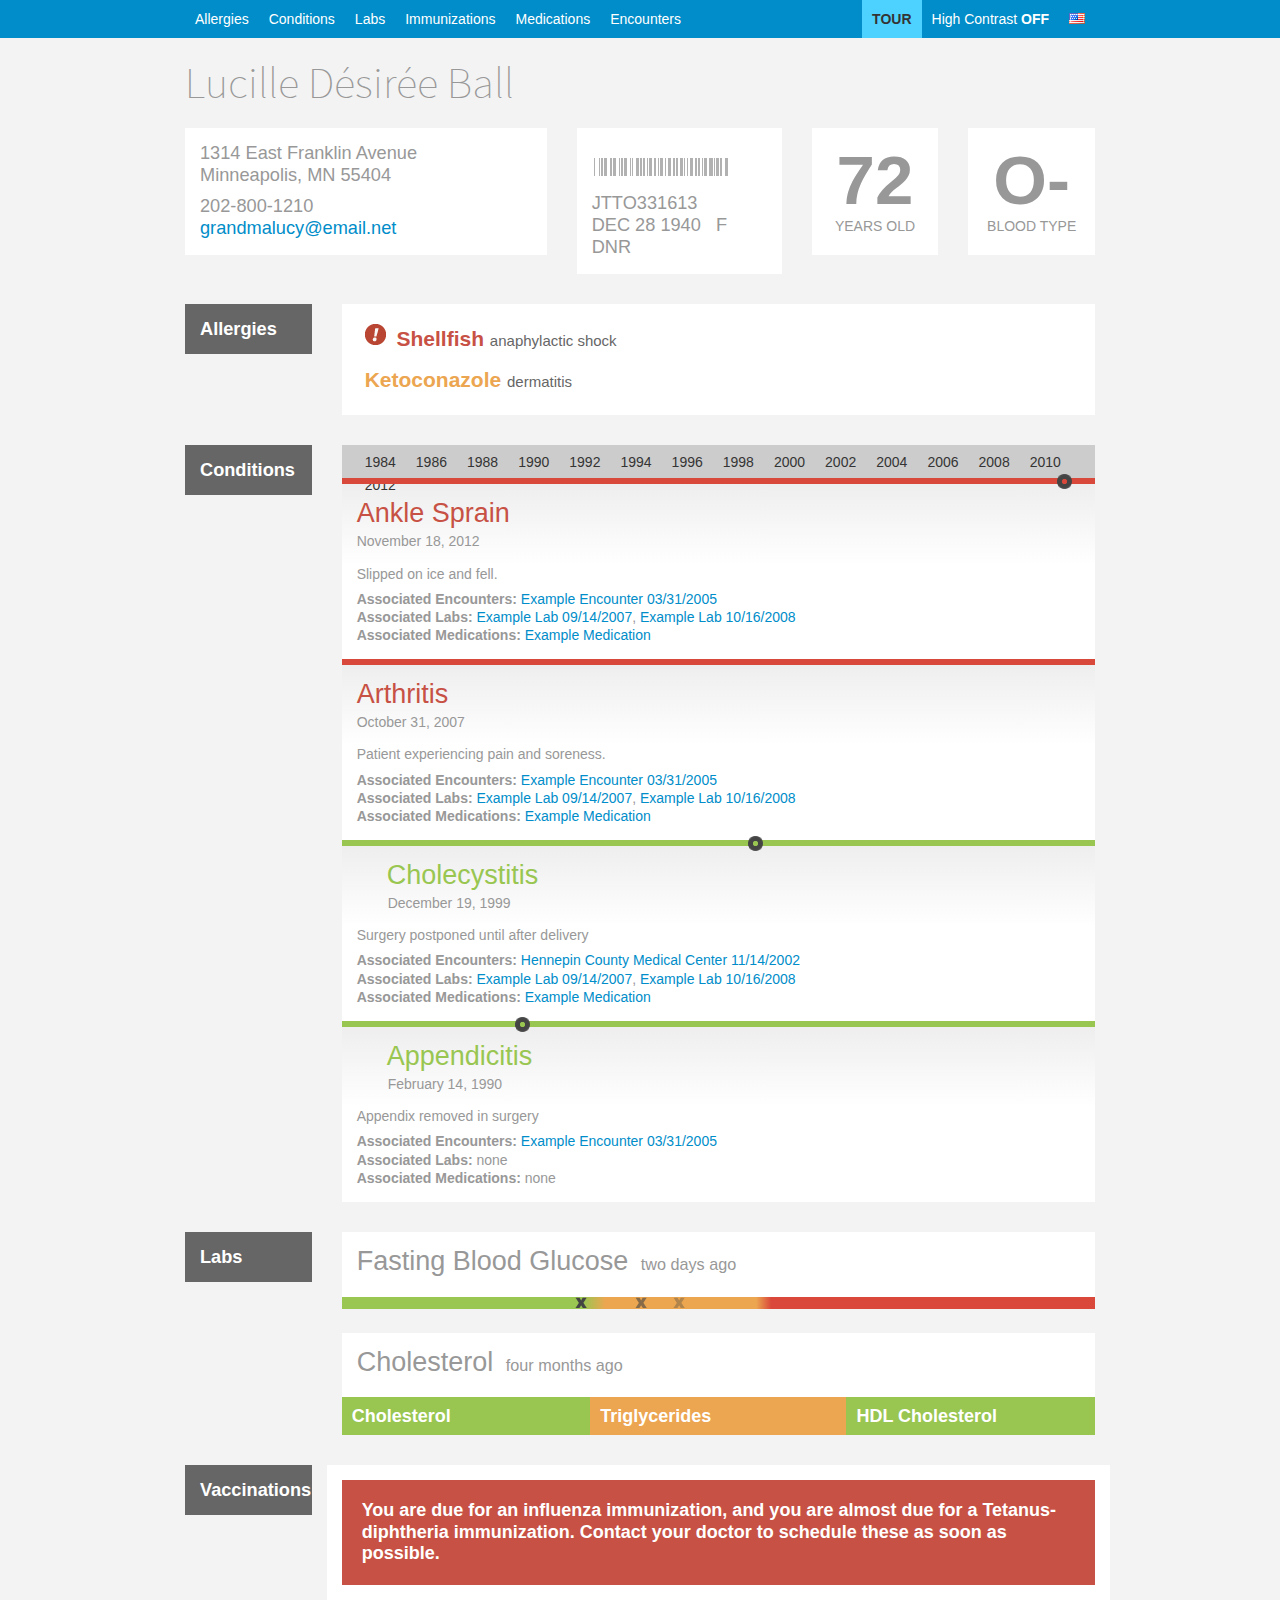
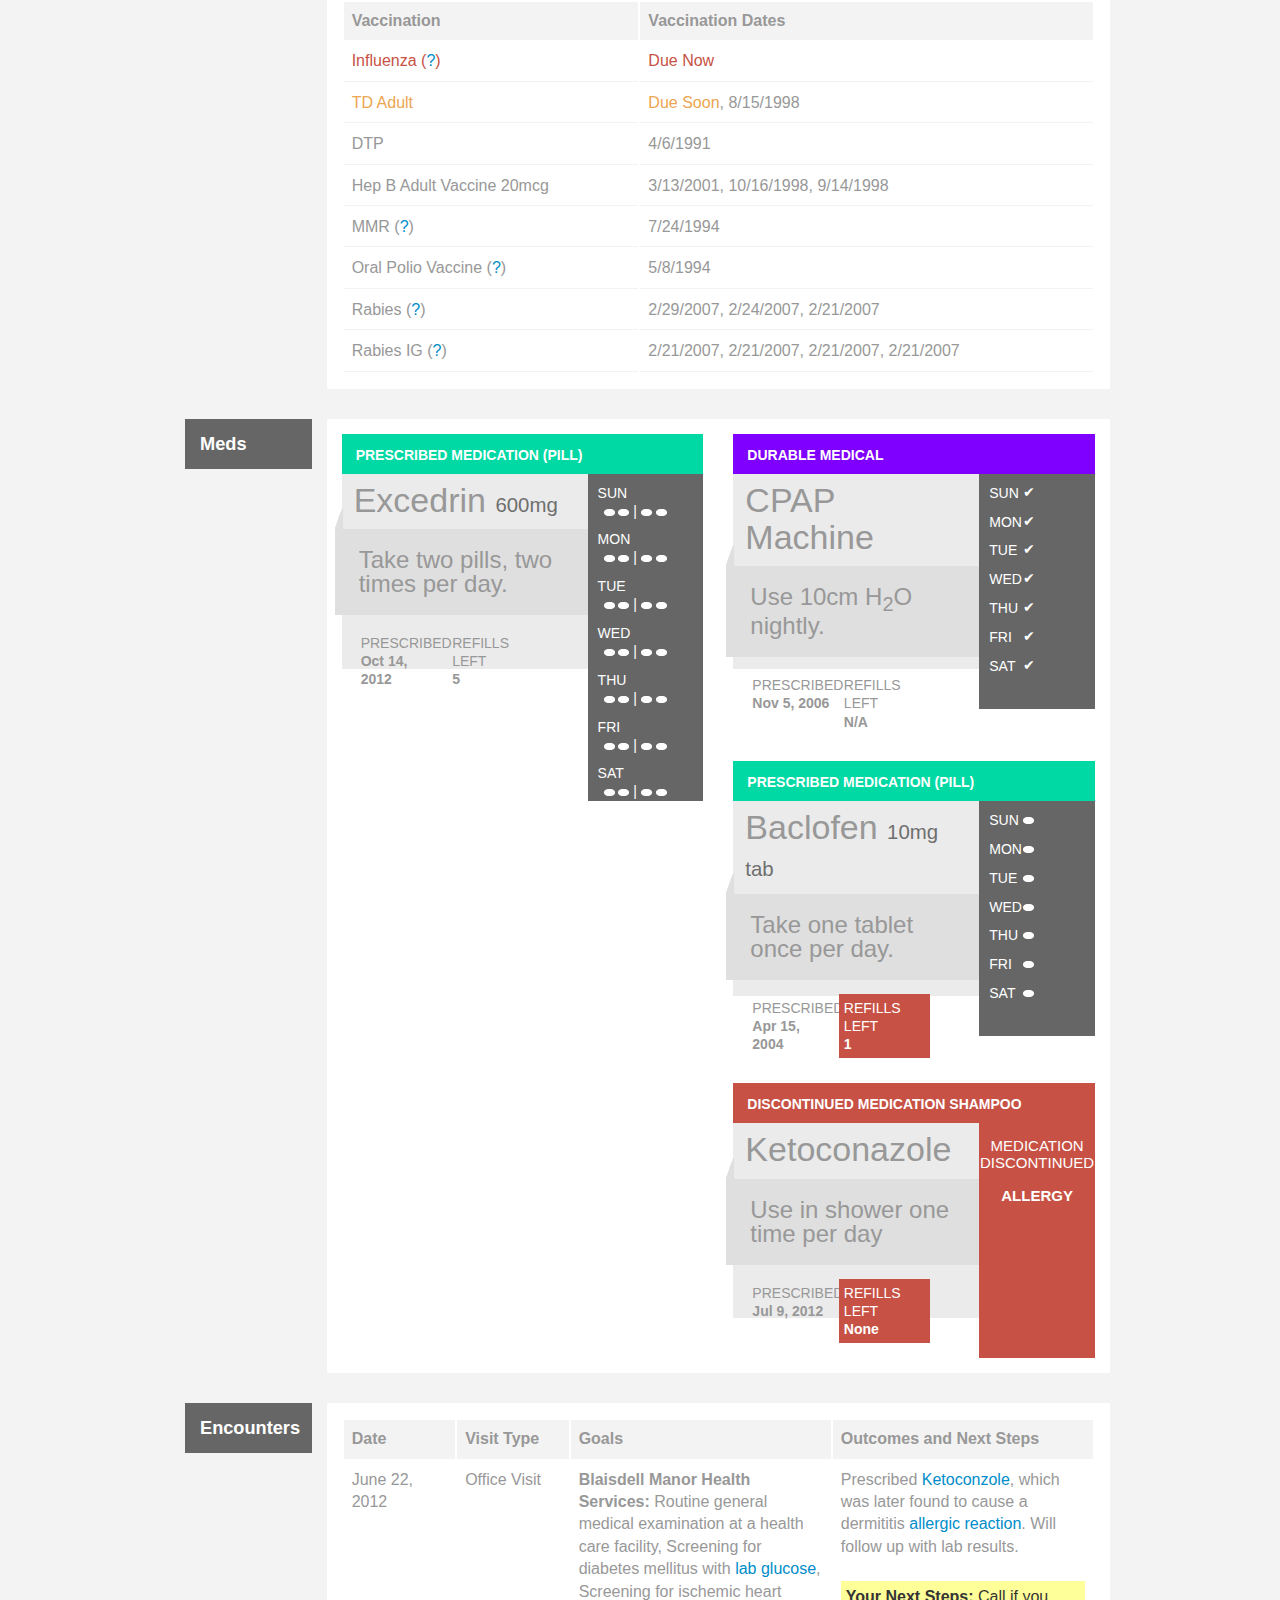
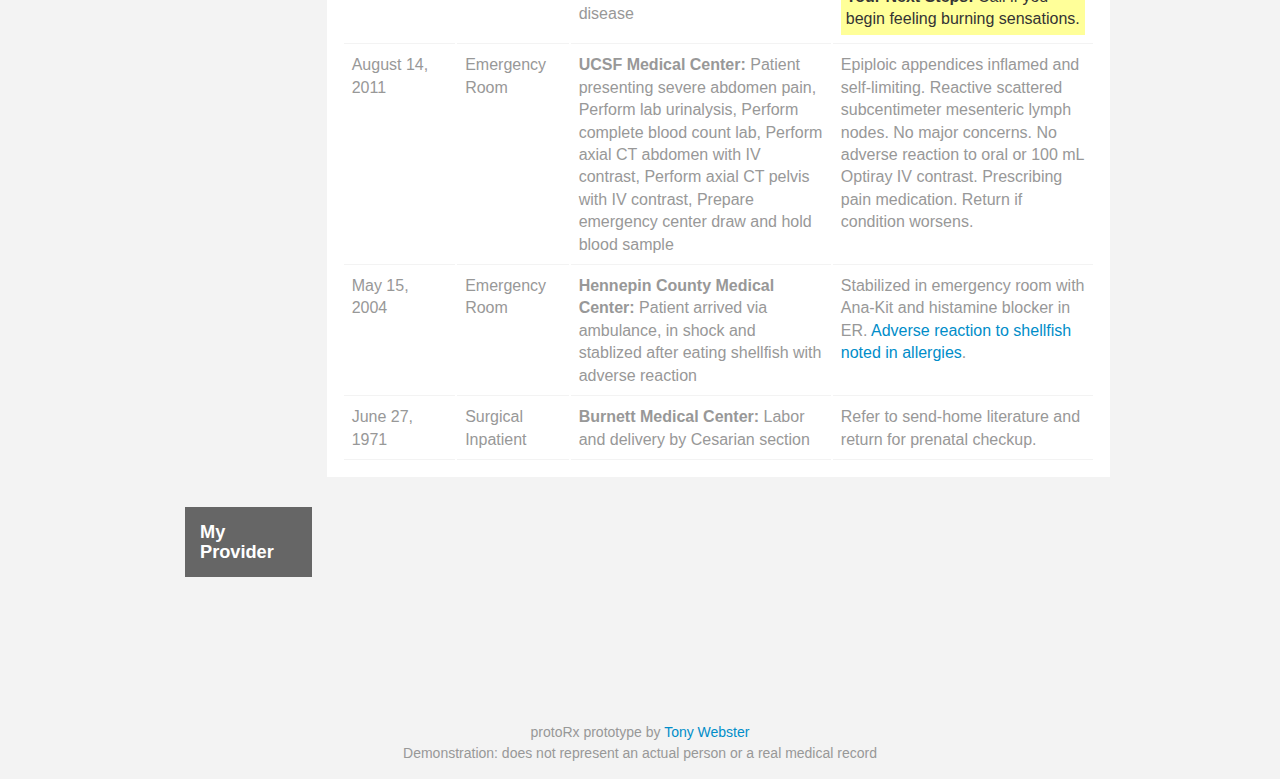
==== commit 05617fc2: "hdl gradient" ====
--- a/index.html
+++ b/index.html
@@ -340,8 +340,8 @@
                                     <strong>43</strong> mg/DL
                                     <small>Standard Range: 39+ mg/DL</small>
                                 </div>
-                                <div class="graph-horizontal-small graph-horizontal-fbs">
-                                    <span class="graph-horizontal-marker" style="left: 75%;"></span>
+                                <div class="graph-horizontal-small graph-horizontal-hdl">
+                                    <span class="graph-horizontal-marker" style="left: 65%;"></span>
                                 </div>
                             </div>
                         </div>
@@ -394,7 +394,7 @@
                         <div class="nine columns">
                             <div class="panel">
                                 <p>
-                                    High triglycerides can raise your risk for heart disease, diabetes and stroke. Diet and lifestyle changes are the biggest factor in your cholesterol levels.
+                                    High cholesterol can raise your risk for heart disease, diabetes and stroke. Diet and lifestyle changes are the biggest factor in your cholesterol levels.
                                 </p>
                             </div>
                         </div>
@@ -471,7 +471,7 @@
 
 
 
-    <section class="medications">
+    <section class="medications" id="medications">
         <div class="row">
             <div class="headline two columns">
                 <div class="panel">
@@ -735,7 +735,7 @@
     </section>
 
 
-    <section class="encounters">
+    <section class="encounters" id="encounters">
         <div class="row">
             <div class="headline two columns">
                 <div class="panel">
--- a/css/patient.css
+++ b/css/patient.css
@@ -1 +1 @@
-@import url(normalize.css);@import url(foundation.css);@import url(joyride.css);@import url(bootstrap-components.css);@font-face{font-family:'SourceSansPro';src:url("../fonts/sourcesanspro-extralight-webfont.eot");src:url("../fonts/sourcesanspro-extralight-webfont.eot?#iefix") format("embedded-opentype"),url("../fonts/sourcesanspro-extralight-webfont.woff") format("woff"),url("../fonts/sourcesanspro-extralight-webfont.ttf") format("truetype");font-weight:100;font-style:normal}@font-face{font-family:'SourceSansPro';src:url("../fonts/sourcesanspro-light-webfont.eot");src:url("../fonts/sourcesanspro-light-webfont.eot?#iefix") format("embedded-opentype"),url("../fonts/sourcesanspro-light-webfont.woff") format("woff"),url("../fonts/sourcesanspro-light-webfont.ttf") format("truetype");font-weight:200;font-style:normal}@font-face{font-family:'SourceSansPro';src:url("../fonts/sourcesanspro-regular-webfont.eot");src:url("../fonts/sourcesanspro-regular-webfont.eot?#iefix") format("embedded-opentype"),url("../fonts/sourcesanspro-regular-webfont.woff") format("woff"),url("../fonts/sourcesanspro-regular-webfont.ttf") format("truetype");font-weight:400;font-style:normal}@font-face{font-family:'SourceSansPro';src:url("../fonts/sourcesanspro-semibold-webfont.eot");src:url("../fonts/sourcesanspro-semibold-webfont.eot?#iefix") format("embedded-opentype"),url("../fonts/sourcesanspro-semibold-webfont.woff") format("woff"),url("../fonts/sourcesanspro-semibold-webfont.ttf") format("truetype");font-weight:600;font-style:normal}@font-face{font-family:'SourceSansPro';src:url("../fonts/sourcesanspro-bold-webfont.eot");src:url("../fonts/sourcesanspro-bold-webfont.eot?#iefix") format("embedded-opentype"),url("../fonts/sourcesanspro-bold-webfont.woff") format("woff"),url("../fonts/sourcesanspro-bold-webfont.ttf") format("truetype");font-weight:700;font-style:normal}body{background:#f3f3f3;font-family:'SourceSansPro', Helvetica, Arial, Tahoma, sans-serif;font-weight:400;color:#989898}p{margin:0;padding:0;line-height:1}a{color:#008dc9}address{font-style:normal}.severity{width:21px;height:21px;text-indent:-9999px;display:inline-block;margin-right:5px;position:relative;top:3px}.severity.severity-severe{background:url(../images/icn-attention.png) no-repeat}.severity.severity-nominal{background:url(../images/icn-resolved.png) no-repeat}.barcode{opacity:0.3;filter:alpha(opacity=30)}.number-circle{-webkit-border-radius:999px;-moz-border-radius:999px;border-radius:999px;width:36px;height:36px;padding:3px 7px;background:#666;border:2px solid #666;color:#fff;text-align:center;font-family:'SourceSansPro';font-weight:700}.alert{color:#c75144}.alert.bg{background:#c75144;color:#fff}.warn{color:#eca550}.warn.bg{background:#eca550;color:#fff}.nominal{color:#99c651}.nominal.bg{background:#99c651;color:#fff}.panel{padding:15px}.fixed-header{background:#008dc9;position:fixed;top:0;width:100%;z-index:9999;display:block}.fixed-header p{color:#fff;font-size:1.4em;padding:10px}.fixed-header p small{font-weight:200;font-size:0.7em}.fixed-header .navigation ul{list-style-type:none;float:left;margin-bottom:0}.fixed-header .navigation ul li{float:left}.fixed-header .navigation ul li:hover{background:#00a4ee}.fixed-header .navigation ul li.active{background:#008dc9}.fixed-header .navigation ul li a{color:#fff;line-height:38px;padding:0 10px;display:block}.fixed-header .accessibility ul{list-style-type:none;float:right;margin-bottom:0}.fixed-header .accessibility ul li{float:left}.fixed-header .accessibility ul li.tour{background:#4dd2ff}.fixed-header .accessibility ul li.tour a{color:#343434;font-weight:900;text-transform:uppercase}.fixed-header .accessibility ul li.active{background:#000}.fixed-header .accessibility ul li span{text-transform:uppercase;font-weight:600}.fixed-header .accessibility ul li a{color:#fff;line-height:38px;padding:0 10px;display:block}section{margin-top:30px}section.name{margin-top:60px}section.name h1{font-family:'SourceSansPro';font-weight:100;color:#989898}section.bio{margin-top:20px}section.bio .panel{min-height:127px;background:#fff}section.bio .patient-contact address,section.bio .patient-contact p{font-size:1.3em;line-height:1.2em}section.bio .patient-contact address{margin-bottom:0.5em}section.bio .patient-proprietary .barcode{margin:15px 0}section.bio .patient-proprietary p{font-size:1.3em;line-height:1.2em}section.allergies .content .panel{padding:0}section.medications .content-inner{padding:15px 0}section.medications a{text-decoration:none}section.medications .double{padding:0;margin:0}section.medications .double .medication-row{height:20px;clear:both}section.medications .double .medication-single{margin-bottom:15px}section.medications .double .medication-single .panel{background:#EBEBEB;padding:0;min-height:235px}section.medications .double .medication-category{background:#00D9A3;color:#fff;text-transform:uppercase;width:100%;padding:14px 14px 12px 14px;font-weight:700}section.medications .double .medication-category.durable{background:#8000FF}section.medications .double .medication-category.discontinued{background:#c75144}section.medications .double .medication-detail{width:100%}section.medications .double .medication-detail .medication-rx{width:68%;float:left;padding-bottom:10px}section.medications .double .medication-detail .medication-rx h4{padding:8px 12px;font-weight:200;font-size:34px}section.medications .double .medication-detail .medication-rx h4 small{font-weight:200}section.medications .double .medication-detail .medication-rx .instructions{background:url(../images/bg-callout.gif) no-repeat;margin-left:-7px;padding-left:24px;padding-top:40px;font-size:24px;padding-bottom:19px;margin-top:-19px;padding-right:10px}section.medications .double .medication-detail .medication-rx .meta{padding:14px}section.medications .double .medication-detail .medication-rx .meta .meta-date,section.medications .double .medication-detail .medication-rx .meta .meta-refills{padding:5px;width:42%;float:left;line-height:1.3em;font-size:14px;font-weight:600}section.medications .double .medication-detail .medication-rx .meta .meta-date small,section.medications .double .medication-detail .medication-rx .meta .meta-refills small{clear:both;display:block;text-transform:uppercase;font-weight:200;font-size:14px}section.medications .double .medication-detail .medication-illustration{width:32%;float:left;clear:right;background:#666;min-height:235px}section.medications .double .medication-detail .medication-illustration.discontinued{background:#c75144;color:#fff}section.medications .double .medication-detail .medication-illustration p{padding-top:15px;text-align:center;line-height:1.1em;font-size:15px;text-transform:uppercase}section.medications .double .medication-detail .medication-illustration .single-day{padding:10px;color:#fff;line-height:1.35em;clear:both}section.medications .double .medication-detail .medication-illustration .single-day .day{text-transform:uppercase;float:left;width:28px}section.medications .double .medication-detail .medication-illustration .single-day .illus{float:left;padding-left:6px;margin-top:-1px}section.medications .double .medication-detail .medication-illustration .single-day .illus .pill{background:url(../images/icn-pill-small.png) no-repeat;height:7px;width:11px;display:inline-block}section.medications .grid .column .panel{background:#e6e6e6;margin-bottom:15px}section.medications .grid .column .medication{text-align:center;padding:15px 0}section.medications .grid .column .medication h5{text-transform:uppercase;color:#666;font-size:13px;margin-top:6px}section.medications .grid .column .instructions{font-size:14px;color:#343434;padding-top:10px;text-align:center}section.medications .grid .column .remaining{background:#008dc9;display:block;float:right;position:absolute;bottom:15px;right:15px;color:#fff;font-size:28px}section.medications .grid .column .remaining span{display:block;padding:5px 8px}section.medications .grid .column .remaining.low{background:#c75144}section.medications .grid .column.discontinued .panel{background:#f3f3f3;color:#ccc}section.medications .grid .column.discontinued .panel .instructions,section.medications .grid .column.discontinued .panel h5{color:#ccc}section.medications .grid .column.discontinued .panel h4{color:#c75144}section.immunizations .action-banner{margin-bottom:15px;padding:20px;font-size:18px;line-height:1.2em;font-weight:600}section.labs .content{background:#fff;padding:0;margin-bottom:24px}section.labs .content:hover h3,section.labs .content.open h3{background:#008dc9;color:#fff}section.labs .content:hover h3 small,section.labs .content.open h3 small{color:#fff}section.labs .content h3{padding:15px;font-weight:normal;padding-bottom:20px;font-family:'SourceSansPro';font-weight:200}section.labs .content h3 small{color:#989898;padding-left:5px}section.labs .content .row{display:none}section.labs .content .row:last-child{padding-bottom:15px}section.labs .content .row .panel{padding:7px 15px}section.labs .content .row h4{font-family:'SourceSansPro';font-weight:700;font-size:1.25em;font-weight:normal}section.labs .content .row p{font-size:1.1em;line-height:1.3em}section.labs .lab-result-strip{width:100%}section.labs .lab-result-strip .lab-result{float:left;display:inline-block}section.labs .lab-result-strip .lab-result h4{font-size:18px;font-weight:600;padding:10px 10px 8px 10px}section.labs .lab-result-strip.interior{padding:0 15px}section.labs .lab-result-strip .lab-result-numbers{padding:10px;font-size:18px;line-height:1.3em;background:#343434;color:#fff}section.labs .lab-result-strip .lab-result-numbers small{display:block;clear:both;font-size:13px}section.labs .graph-horizontal+.row{margin-top:45px}section.labs .graph-horizontal-small{margin-top:0}section.labs .lab-result.closed,section.labs .lab-result.open{cursor:pointer}section.updates{background:#ccc;margin-top:0}.disclaimer{padding:15px}.disclaimer p{text-align:center;line-height:1.5em}.tile-bignumber h2,.tile-bignumber p{text-decoration:none;text-transform:uppercase;text-align:center}.tile-bignumber h2{font-size:69px}.next-steps{background:#ffff99;padding:5px;color:#343434;font-size:16px}.table{width:100%}.table .panel{padding:15px 0}.table table{width:100%}.table tr:hover{background:#fafafa}.table thead td{background:#f3f3f3;padding:8px;font-size:16px;font-weight:600;line-height:1.4em}.table tbody td{padding:8px;border-bottom:1px solid #f3f3f3;font-size:15px;vertical-align:top;font-size:16px;line-height:1.4em}.table .table-date{width:15%}.table .table-type{width:15%}.table .table-goals,.table .table-outcomes{width:35%}.timeline .timeline-years{background:#ccc;display:block;clear:both;padding:6px 0 10px 0}.timeline .timeline-years ul{list-style-type:none;padding:0 5px;padding-left:13px}.timeline .timeline-years ul li{float:left;color:#343434;display:block;padding:0px 10px;font-size:14px}.timeline .timeline-rail{height:6px;background:#d9493b;display:block;position:relative}.timeline .timeline-rail .timeline-indicator{background:url(../images/icn-timeline-indicator.png) no-repeat;width:15px;height:15px;position:absolute;top:-4px}.timeline .timeline-rail .timeline-indicator.timeline-indicator-stretch{background:url(../images/icn-timeline-indicator-tail.png) no-repeat}.timeline .resolved .timeline-rail{background:#99c651}.timeline a.summary{background:#eaeaea;background:url([data-uri]);background:-moz-linear-gradient(top, #eee 0%, #fff 100%);background:-webkit-gradient(linear, left top, left bottom, color-stop(0%, #eee), color-stop(100%, #fff));background:-webkit-linear-gradient(top, #eee 0%, #fff 100%);background:-o-linear-gradient(top, #eee 0%, #fff 100%);background:-ms-linear-gradient(top, #eee 0%, #fff 100%);background:linear-gradient(to bottom, #eee 0%, #fff 100%);filter:progid:DXImageTransform.Microsoft.gradient(startColorstr='#eeeeee', endColorstr='#ffffff',GradientType=0 );display:block;padding:15px}.timeline a.summary:hover{background:#fff}.timeline h3{font-weight:400;padding-bottom:5px;color:#c75144}.timeline h4{font-weight:400;color:#989898;font-size:14px}.timeline .detail{background:#fff;padding:0 15px 15px 15px}.timeline .detail p{line-height:1.3em}.timeline .detail p:first-child{padding-bottom:7px}.timeline .closed .detail{display:none}.timeline .resolved h3{color:#99c651;background:url(../images/icn-resolved.png) no-repeat;background-position:left 3px;padding-left:30px}.timeline .resolved h4{padding-left:31px}.listing{font-family:'SourceSansPro';font-weight:600}.listing ul{list-style-type:none;margin:0 0;padding:0}.listing ul li{margin-left:0;padding-left:0;font-size:1.5em}.listing ul li .detail{margin-left:16px;padding-left:20px;color:#989898;margin-bottom:15px;border-left:3px solid #f3f3f3}.listing ul li .detail p{margin:0;padding:0}.listing ul li .detail p:first-child{margin-bottom:0.6em}.listing ul li.closed .detail{display:none}.listing ul li a.line-item{color:inherit;display:block;border-radius:5px;text-decoration:none;padding:2px 8px;line-height:1.75em;margin-bottom:5px}.listing ul li a.line-item:last-child{margin-bottom:0;padding-bottom:0}.listing ul li a.line-item:hover{background:#fafafa}.listing p{padding:5px}.listing small{font-family:'SourceSansPro';font-weight:400;font-size:15px;color:#666}.headline .panel{background:#666;color:#fff}.headline .panel h2{font-size:1.3em;font-family:'SourceSansPro'}.headline.alert .panel{background:#c75144}.content{background:#fff}.graph-horizontal,.graph-horizontal-small{width:100%;height:12px;position:relative}.graph-horizontal .graph-horizontal-previous,.graph-horizontal-small .graph-horizontal-previous{display:block;width:12px;height:11px;background:url(../images/sprite-previous.png) no-repeat;float:left;position:absolute}.graph-horizontal .graph-horizontal-previous.graph-horizontal-previous-2,.graph-horizontal-small .graph-horizontal-previous.graph-horizontal-previous-2{background-position:left -111px}.graph-horizontal .graph-horizontal-previous.graph-horizontal-previous-3,.graph-horizontal-small .graph-horizontal-previous.graph-horizontal-previous-3{background-position:left -222px}.graph-horizontal .graph-horizontal-marker,.graph-horizontal-small .graph-horizontal-marker{position:absolute;top:0;background:url(../images/icn-marker.png) no-repeat;width:34px;height:34px;top:-11px}.graph-horizontal .graph-horizontal-marker span,.graph-horizontal-small .graph-horizontal-marker span{width:100px;position:relative;display:block;top:38px;font-size:1.5em;padding-left:7px;display:none}.graph-horizontal .graph-horizontal-labels,.graph-horizontal-small .graph-horizontal-labels{display:none;position:absolute;top:-18px;width:100%}.graph-horizontal .graph-horizontal-labels ul,.graph-horizontal-small .graph-horizontal-labels ul{list-style-type:none}.graph-horizontal .graph-horizontal-labels ul li,.graph-horizontal-small .graph-horizontal-labels ul li{float:left;display:block;padding-left:5px;line-height:1em;font-size:1em;padding:10px;border-right:1px dotted #ccc}.graph-horizontal .graph-horizontal-labels ul li:last-child,.graph-horizontal-small .graph-horizontal-labels ul li:last-child{border-right:none}.graph-horizontal-fbs{background:#9ac652;background:url([data-uri]);background:-moz-linear-gradient(left, #9ac652 0%, #9ac652 32%, #eca650 35%, #eca650 55%, #d9483b 57%, #d9483b 100%);background:-webkit-gradient(linear, left top, right top, color-stop(0%, #9ac652), color-stop(32%, #9ac652), color-stop(35%, #eca650), color-stop(55%, #eca650), color-stop(57%, #d9483b), color-stop(100%, #d9483b));background:-webkit-linear-gradient(left, #9ac652 0%, #9ac652 32%, #eca650 35%, #eca650 55%, #d9483b 57%, #d9483b 100%);background:-o-linear-gradient(left, #9ac652 0%, #9ac652 32%, #eca650 35%, #eca650 55%, #d9483b 57%, #d9483b 100%);background:-ms-linear-gradient(left, #9ac652 0%, #9ac652 32%, #eca650 35%, #eca650 55%, #d9483b 57%, #d9483b 100%);background:linear-gradient(to right, #9ac652 0%, #9ac652 32%, #eca650 35%, #eca650 55%, #d9483b 57%, #d9483b 100%);filter:progid:DXImageTransform.Microsoft.gradient(startColorstr='#9ac652', endColorstr='#d9483b',GradientType=1 )}.high-contrast{background:#fff}.high-contrast .barcode{opacity:1.0;filter:alpha(opacity=100)}.high-contrast .headline .panel{background:#fff;color:#000}.high-contrast p,.high-contrast td,.high-contrast address,.high-contrast h1,.high-contrast h2,.high-contrast h3,.high-contrast h4,.high-contrast h5,.high-contrast h6,.high-contrast #patient-name{color:#000}.high-contrast .highlight,.high-contrast .next-steps{border:3px solid red;background:#fff;color:#000}.high-contrast .fixed-header{background:#000}.chromeframe{width:100%;padding:10px;background:#d9493b;text-align:center;color:#fff;position:fixed;bottom:0}.chromeframe a{color:#fff;text-decoration:underline}
+@import url(normalize.css);@import url(foundation.css);@import url(joyride.css);@import url(bootstrap-components.css);@font-face{font-family:'SourceSansPro';src:url("../fonts/sourcesanspro-extralight-webfont.eot");src:url("../fonts/sourcesanspro-extralight-webfont.eot?#iefix") format("embedded-opentype"),url("../fonts/sourcesanspro-extralight-webfont.woff") format("woff"),url("../fonts/sourcesanspro-extralight-webfont.ttf") format("truetype");font-weight:100;font-style:normal}@font-face{font-family:'SourceSansPro';src:url("../fonts/sourcesanspro-light-webfont.eot");src:url("../fonts/sourcesanspro-light-webfont.eot?#iefix") format("embedded-opentype"),url("../fonts/sourcesanspro-light-webfont.woff") format("woff"),url("../fonts/sourcesanspro-light-webfont.ttf") format("truetype");font-weight:200;font-style:normal}@font-face{font-family:'SourceSansPro';src:url("../fonts/sourcesanspro-regular-webfont.eot");src:url("../fonts/sourcesanspro-regular-webfont.eot?#iefix") format("embedded-opentype"),url("../fonts/sourcesanspro-regular-webfont.woff") format("woff"),url("../fonts/sourcesanspro-regular-webfont.ttf") format("truetype");font-weight:400;font-style:normal}@font-face{font-family:'SourceSansPro';src:url("../fonts/sourcesanspro-semibold-webfont.eot");src:url("../fonts/sourcesanspro-semibold-webfont.eot?#iefix") format("embedded-opentype"),url("../fonts/sourcesanspro-semibold-webfont.woff") format("woff"),url("../fonts/sourcesanspro-semibold-webfont.ttf") format("truetype");font-weight:600;font-style:normal}@font-face{font-family:'SourceSansPro';src:url("../fonts/sourcesanspro-bold-webfont.eot");src:url("../fonts/sourcesanspro-bold-webfont.eot?#iefix") format("embedded-opentype"),url("../fonts/sourcesanspro-bold-webfont.woff") format("woff"),url("../fonts/sourcesanspro-bold-webfont.ttf") format("truetype");font-weight:700;font-style:normal}body{background:#f3f3f3;font-family:'SourceSansPro', Helvetica, Arial, Tahoma, sans-serif;font-weight:400;color:#989898}p{margin:0;padding:0;line-height:1}a{color:#008dc9}address{font-style:normal}.severity{width:21px;height:21px;text-indent:-9999px;display:inline-block;margin-right:5px;position:relative;top:3px}.severity.severity-severe{background:url(../images/icn-attention.png) no-repeat}.severity.severity-nominal{background:url(../images/icn-resolved.png) no-repeat}.barcode{opacity:0.3;filter:alpha(opacity=30)}.number-circle{-webkit-border-radius:999px;-moz-border-radius:999px;border-radius:999px;width:36px;height:36px;padding:3px 7px;background:#666;border:2px solid #666;color:#fff;text-align:center;font-family:'SourceSansPro', Helvetica, Arial, Tahoma, Verdana, sans-serif;font-weight:700}.alert{color:#c75144}.alert.bg{background:#c75144;color:#fff}.warn{color:#eca550}.warn.bg{background:#eca550;color:#fff}.nominal{color:#99c651}.nominal.bg{background:#99c651;color:#fff}.panel{padding:15px}.fixed-header{background:#008dc9;position:fixed;top:0;width:100%;z-index:9999;display:block}.fixed-header p{color:#fff;font-size:1.4em;padding:10px}.fixed-header p small{font-weight:200;font-size:0.7em}.fixed-header .navigation ul{list-style-type:none;float:left;margin-bottom:0}.fixed-header .navigation ul li{float:left}.fixed-header .navigation ul li:hover{background:#00a4ee}.fixed-header .navigation ul li.active{background:#008dc9}.fixed-header .navigation ul li a{color:#fff;line-height:38px;padding:0 10px;display:block}.fixed-header .accessibility ul{list-style-type:none;float:right;margin-bottom:0}.fixed-header .accessibility ul li{float:left}.fixed-header .accessibility ul li.tour{background:#4dd2ff}.fixed-header .accessibility ul li.tour a{color:#343434;font-weight:900;text-transform:uppercase}.fixed-header .accessibility ul li.active{background:#000}.fixed-header .accessibility ul li span{text-transform:uppercase;font-weight:600}.fixed-header .accessibility ul li a{color:#fff;line-height:38px;padding:0 10px;display:block}section{margin-top:30px}section.name{margin-top:60px}section.name h1{font-family:'SourceSansPro', Helvetica, Arial, Tahoma, Verdana, sans-serif;font-weight:100;color:#989898}section.bio{margin-top:20px}section.bio .panel{min-height:127px;background:#fff}section.bio .patient-contact address,section.bio .patient-contact p{font-size:1.3em;line-height:1.2em}section.bio .patient-contact address{margin-bottom:0.5em}section.bio .patient-proprietary .barcode{margin:15px 0}section.bio .patient-proprietary p{font-size:1.3em;line-height:1.2em}section.allergies .content .panel{padding:0}section.medications .content-inner{padding:15px 0}section.medications a{text-decoration:none}section.medications .double{padding:0;margin:0}section.medications .double .medication-row{height:20px;clear:both}section.medications .double .medication-single{margin-bottom:15px}section.medications .double .medication-single .panel{background:#EBEBEB;padding:0;min-height:235px}section.medications .double .medication-category{background:#00D9A3;color:#fff;text-transform:uppercase;width:100%;padding:14px 14px 12px 14px;font-weight:700}section.medications .double .medication-category.durable{background:#8000FF}section.medications .double .medication-category.discontinued{background:#c75144}section.medications .double .medication-detail{width:100%}section.medications .double .medication-detail .medication-rx{width:68%;float:left;padding-bottom:10px}section.medications .double .medication-detail .medication-rx h4{padding:8px 12px;font-weight:200;font-size:34px}section.medications .double .medication-detail .medication-rx h4 small{font-weight:200}section.medications .double .medication-detail .medication-rx .instructions{background:url(../images/bg-callout.gif) no-repeat;margin-left:-7px;padding-left:24px;padding-top:40px;font-size:24px;padding-bottom:19px;margin-top:-19px;padding-right:10px}section.medications .double .medication-detail .medication-rx .meta{padding:14px}section.medications .double .medication-detail .medication-rx .meta .meta-date,section.medications .double .medication-detail .medication-rx .meta .meta-refills{padding:5px;width:42%;float:left;line-height:1.3em;font-size:14px;font-weight:600}section.medications .double .medication-detail .medication-rx .meta .meta-date small,section.medications .double .medication-detail .medication-rx .meta .meta-refills small{clear:both;display:block;text-transform:uppercase;font-weight:200;font-size:14px}section.medications .double .medication-detail .medication-illustration{width:32%;float:left;clear:right;background:#666;min-height:235px}section.medications .double .medication-detail .medication-illustration.discontinued{background:#c75144;color:#fff}section.medications .double .medication-detail .medication-illustration p{padding-top:15px;text-align:center;line-height:1.1em;font-size:15px;text-transform:uppercase}section.medications .double .medication-detail .medication-illustration .single-day{padding:10px;color:#fff;line-height:1.35em;clear:both}section.medications .double .medication-detail .medication-illustration .single-day .day{text-transform:uppercase;float:left;width:28px}section.medications .double .medication-detail .medication-illustration .single-day .illus{float:left;padding-left:6px;margin-top:-1px}section.medications .double .medication-detail .medication-illustration .single-day .illus .pill{background:url(../images/icn-pill-small.png) no-repeat;height:7px;width:11px;display:inline-block}section.medications .grid .column .panel{background:#e6e6e6;margin-bottom:15px}section.medications .grid .column .medication{text-align:center;padding:15px 0}section.medications .grid .column .medication h5{text-transform:uppercase;color:#666;font-size:13px;margin-top:6px}section.medications .grid .column .instructions{font-size:14px;color:#343434;padding-top:10px;text-align:center}section.medications .grid .column .remaining{background:#008dc9;display:block;float:right;position:absolute;bottom:15px;right:15px;color:#fff;font-size:28px}section.medications .grid .column .remaining span{display:block;padding:5px 8px}section.medications .grid .column .remaining.low{background:#c75144}section.medications .grid .column.discontinued .panel{background:#f3f3f3;color:#ccc}section.medications .grid .column.discontinued .panel .instructions,section.medications .grid .column.discontinued .panel h5{color:#ccc}section.medications .grid .column.discontinued .panel h4{color:#c75144}section.immunizations .action-banner{margin-bottom:15px;padding:20px;font-size:18px;line-height:1.2em;font-weight:600}section.labs .content{background:#fff;padding:0;margin-bottom:24px}section.labs .content:hover h3,section.labs .content.open h3{background:#008dc9;color:#fff}section.labs .content:hover h3 small,section.labs .content.open h3 small{color:#fff}section.labs .content h3{padding:15px;font-weight:normal;padding-bottom:20px;font-family:'SourceSansPro', Helvetica, Arial, Tahoma, Verdana, sans-serif;font-weight:200}section.labs .content h3 small{color:#989898;padding-left:5px}section.labs .content .row{display:none}section.labs .content .row:last-child{padding-bottom:15px}section.labs .content .row .panel{padding:7px 15px}section.labs .content .row h4{font-family:'SourceSansPro', Helvetica, Arial, Tahoma, Verdana, sans-serif;font-weight:700;font-size:1.25em;font-weight:normal}section.labs .content .row p{font-size:1.1em;line-height:1.3em}section.labs .lab-result-strip{width:100%}section.labs .lab-result-strip .lab-result{float:left;display:inline-block}section.labs .lab-result-strip .lab-result h4{font-size:18px;font-weight:600;padding:10px 10px 8px 10px}section.labs .lab-result-strip.interior{padding:0 15px}section.labs .lab-result-strip .lab-result-numbers{padding:10px;font-size:18px;line-height:1.3em;background:#989898;color:#fff}section.labs .lab-result-strip .lab-result-numbers small{display:block;clear:both;font-size:13px}section.labs .graph-horizontal+.row{margin-top:45px}section.labs .graph-horizontal-small{margin-top:0;margin-bottom:18px}section.labs .lab-result.closed,section.labs .lab-result.open{cursor:pointer}section.updates{background:#ccc;margin-top:0}.disclaimer{padding:15px}.disclaimer p{text-align:center;line-height:1.5em}.tile-bignumber h2,.tile-bignumber p{text-decoration:none;text-transform:uppercase;text-align:center}.tile-bignumber h2{font-size:69px}.next-steps{background:#ffff99;padding:5px;color:#343434;font-size:16px}.table{width:100%}.table .panel{padding:15px 0}.table table{width:100%}.table tr:hover{background:#fafafa}.table thead td{background:#f3f3f3;padding:8px;font-size:16px;font-weight:600;line-height:1.4em}.table tbody td{padding:8px;border-bottom:1px solid #f3f3f3;font-size:15px;vertical-align:top;font-size:16px;line-height:1.4em}.table .table-date{width:15%}.table .table-type{width:15%}.table .table-goals,.table .table-outcomes{width:35%}.timeline .timeline-years{background:#ccc;display:block;clear:both;padding:6px 0 10px 0}.timeline .timeline-years ul{list-style-type:none;padding:0 5px;padding-left:13px}.timeline .timeline-years ul li{float:left;color:#343434;display:block;padding:0px 10px;font-size:14px}.timeline .timeline-rail{height:6px;background:#d9493b;display:block;position:relative}.timeline .timeline-rail .timeline-indicator{background:url(../images/icn-timeline-indicator.png) no-repeat;width:15px;height:15px;position:absolute;top:-4px}.timeline .timeline-rail .timeline-indicator.timeline-indicator-stretch{background:url(../images/icn-timeline-indicator-tail.png) no-repeat}.timeline .resolved .timeline-rail{background:#99c651}.timeline a.summary{background:#eaeaea;background:url([data-uri]);background:-moz-linear-gradient(top, #eee 0%, #fff 100%);background:-webkit-gradient(linear, left top, left bottom, color-stop(0%, #eee), color-stop(100%, #fff));background:-webkit-linear-gradient(top, #eee 0%, #fff 100%);background:-o-linear-gradient(top, #eee 0%, #fff 100%);background:-ms-linear-gradient(top, #eee 0%, #fff 100%);background:linear-gradient(to bottom, #eee 0%, #fff 100%);filter:progid:DXImageTransform.Microsoft.gradient(startColorstr='#eeeeee', endColorstr='#ffffff',GradientType=0 );display:block;padding:15px}.timeline a.summary:hover{background:#fff}.timeline h3{font-weight:400;padding-bottom:5px;color:#c75144}.timeline h4{font-weight:400;color:#989898;font-size:14px}.timeline .detail{background:#fff;padding:0 15px 15px 15px}.timeline .detail p{line-height:1.3em}.timeline .detail p:first-child{padding-bottom:7px}.timeline .closed .detail{display:none}.timeline .resolved h3{color:#99c651;background:url(../images/icn-resolved.png) no-repeat;background-position:left 3px;padding-left:30px}.timeline .resolved h4{padding-left:31px}.listing{font-family:'SourceSansPro', Helvetica, Arial, Tahoma, Verdana, sans-serif;font-weight:600}.listing ul{list-style-type:none;margin:0 0;padding:0}.listing ul li{margin-left:0;padding-left:0;font-size:1.5em}.listing ul li .detail{margin-left:16px;padding-left:20px;color:#989898;margin-bottom:15px;border-left:3px solid #f3f3f3}.listing ul li .detail p{margin:0;padding:0}.listing ul li .detail p:first-child{margin-bottom:0.6em}.listing ul li.closed .detail{display:none}.listing ul li a.line-item{color:inherit;display:block;border-radius:5px;text-decoration:none;padding:2px 8px;line-height:1.75em;margin-bottom:5px}.listing ul li a.line-item:last-child{margin-bottom:0;padding-bottom:0}.listing ul li a.line-item:hover{background:#fafafa}.listing p{padding:5px}.listing small{font-family:'SourceSansPro', Helvetica, Arial, Tahoma, Verdana, sans-serif;font-weight:400;font-size:15px;color:#666}.headline .panel{background:#666;color:#fff}.headline .panel h2{font-size:1.3em;font-family:'SourceSansPro', Helvetica, Arial, Tahoma, Verdana, sans-serif}.headline.alert .panel{background:#c75144}.content{background:#fff}.graph-horizontal,.graph-horizontal-small{width:100%;height:12px;position:relative}.graph-horizontal .graph-horizontal-previous,.graph-horizontal-small .graph-horizontal-previous{display:block;width:12px;height:11px;background:url(../images/sprite-previous.png) no-repeat;float:left;position:absolute}.graph-horizontal .graph-horizontal-previous.graph-horizontal-previous-2,.graph-horizontal-small .graph-horizontal-previous.graph-horizontal-previous-2{background-position:left -111px}.graph-horizontal .graph-horizontal-previous.graph-horizontal-previous-3,.graph-horizontal-small .graph-horizontal-previous.graph-horizontal-previous-3{background-position:left -222px}.graph-horizontal .graph-horizontal-marker,.graph-horizontal-small .graph-horizontal-marker{position:absolute;top:0;background:url(../images/icn-marker.png) no-repeat;width:34px;height:34px;top:-11px}.graph-horizontal .graph-horizontal-marker span,.graph-horizontal-small .graph-horizontal-marker span{width:100px;position:relative;display:block;top:38px;font-size:1.5em;padding-left:7px;display:none}.graph-horizontal .graph-horizontal-labels,.graph-horizontal-small .graph-horizontal-labels{display:none;position:absolute;top:-18px;width:100%}.graph-horizontal .graph-horizontal-labels ul,.graph-horizontal-small .graph-horizontal-labels ul{list-style-type:none}.graph-horizontal .graph-horizontal-labels ul li,.graph-horizontal-small .graph-horizontal-labels ul li{float:left;display:block;padding-left:5px;line-height:1em;font-size:1em;padding:10px;border-right:1px dotted #ccc}.graph-horizontal .graph-horizontal-labels ul li:last-child,.graph-horizontal-small .graph-horizontal-labels ul li:last-child{border-right:none}.graph-horizontal-fbs{background:#9ac652;background:url([data-uri]);background:-moz-linear-gradient(left, #9ac652 0%, #9ac652 32%, #eca650 35%, #eca650 55%, #d9483b 57%, #d9483b 100%);background:-webkit-gradient(linear, left top, right top, color-stop(0%, #9ac652), color-stop(32%, #9ac652), color-stop(35%, #eca650), color-stop(55%, #eca650), color-stop(57%, #d9483b), color-stop(100%, #d9483b));background:-webkit-linear-gradient(left, #9ac652 0%, #9ac652 32%, #eca650 35%, #eca650 55%, #d9483b 57%, #d9483b 100%);background:-o-linear-gradient(left, #9ac652 0%, #9ac652 32%, #eca650 35%, #eca650 55%, #d9483b 57%, #d9483b 100%);background:-ms-linear-gradient(left, #9ac652 0%, #9ac652 32%, #eca650 35%, #eca650 55%, #d9483b 57%, #d9483b 100%);background:linear-gradient(to right, #9ac652 0%, #9ac652 32%, #eca650 35%, #eca650 55%, #d9483b 57%, #d9483b 100%);filter:progid:DXImageTransform.Microsoft.gradient(startColorstr='#9ac652', endColorstr='#d9483b',GradientType=1 )}.graph-horizontal-hdl{background:#d9493b;background:url([data-uri]);background:-moz-linear-gradient(left, #d9493b 0%, #d9493b 55%, #99c651 59%, #99c651 100%);background:-webkit-gradient(linear, left top, right top, color-stop(0%, #d9493b), color-stop(55%, #d9493b), color-stop(59%, #99c651), color-stop(100%, #99c651));background:-webkit-linear-gradient(left, #d9493b 0%, #d9493b 55%, #99c651 59%, #99c651 100%);background:-o-linear-gradient(left, #d9493b 0%, #d9493b 55%, #99c651 59%, #99c651 100%);background:-ms-linear-gradient(left, #d9493b 0%, #d9493b 55%, #99c651 59%, #99c651 100%);background:linear-gradient(to right, #d9493b 0%, #d9493b 55%, #99c651 59%, #99c651 100%);filter:progid:DXImageTransform.Microsoft.gradient(startColorstr='#d9493b', endColorstr='#99c651',GradientType=1 )}.high-contrast{background:#fff}.high-contrast .barcode{opacity:1.0;filter:alpha(opacity=100)}.high-contrast .headline .panel{background:#fff;color:#000}.high-contrast p,.high-contrast td,.high-contrast address,.high-contrast h1,.high-contrast h2,.high-contrast h3,.high-contrast h4,.high-contrast h5,.high-contrast h6,.high-contrast #patient-name{color:#000}.high-contrast .highlight,.high-contrast .next-steps{border:3px solid red;background:#fff;color:#000}.high-contrast .fixed-header{background:#000}.chromeframe{width:100%;padding:10px;background:#d9493b;text-align:center;color:#fff;position:fixed;bottom:0}.chromeframe a{color:#fff;text-decoration:underline}
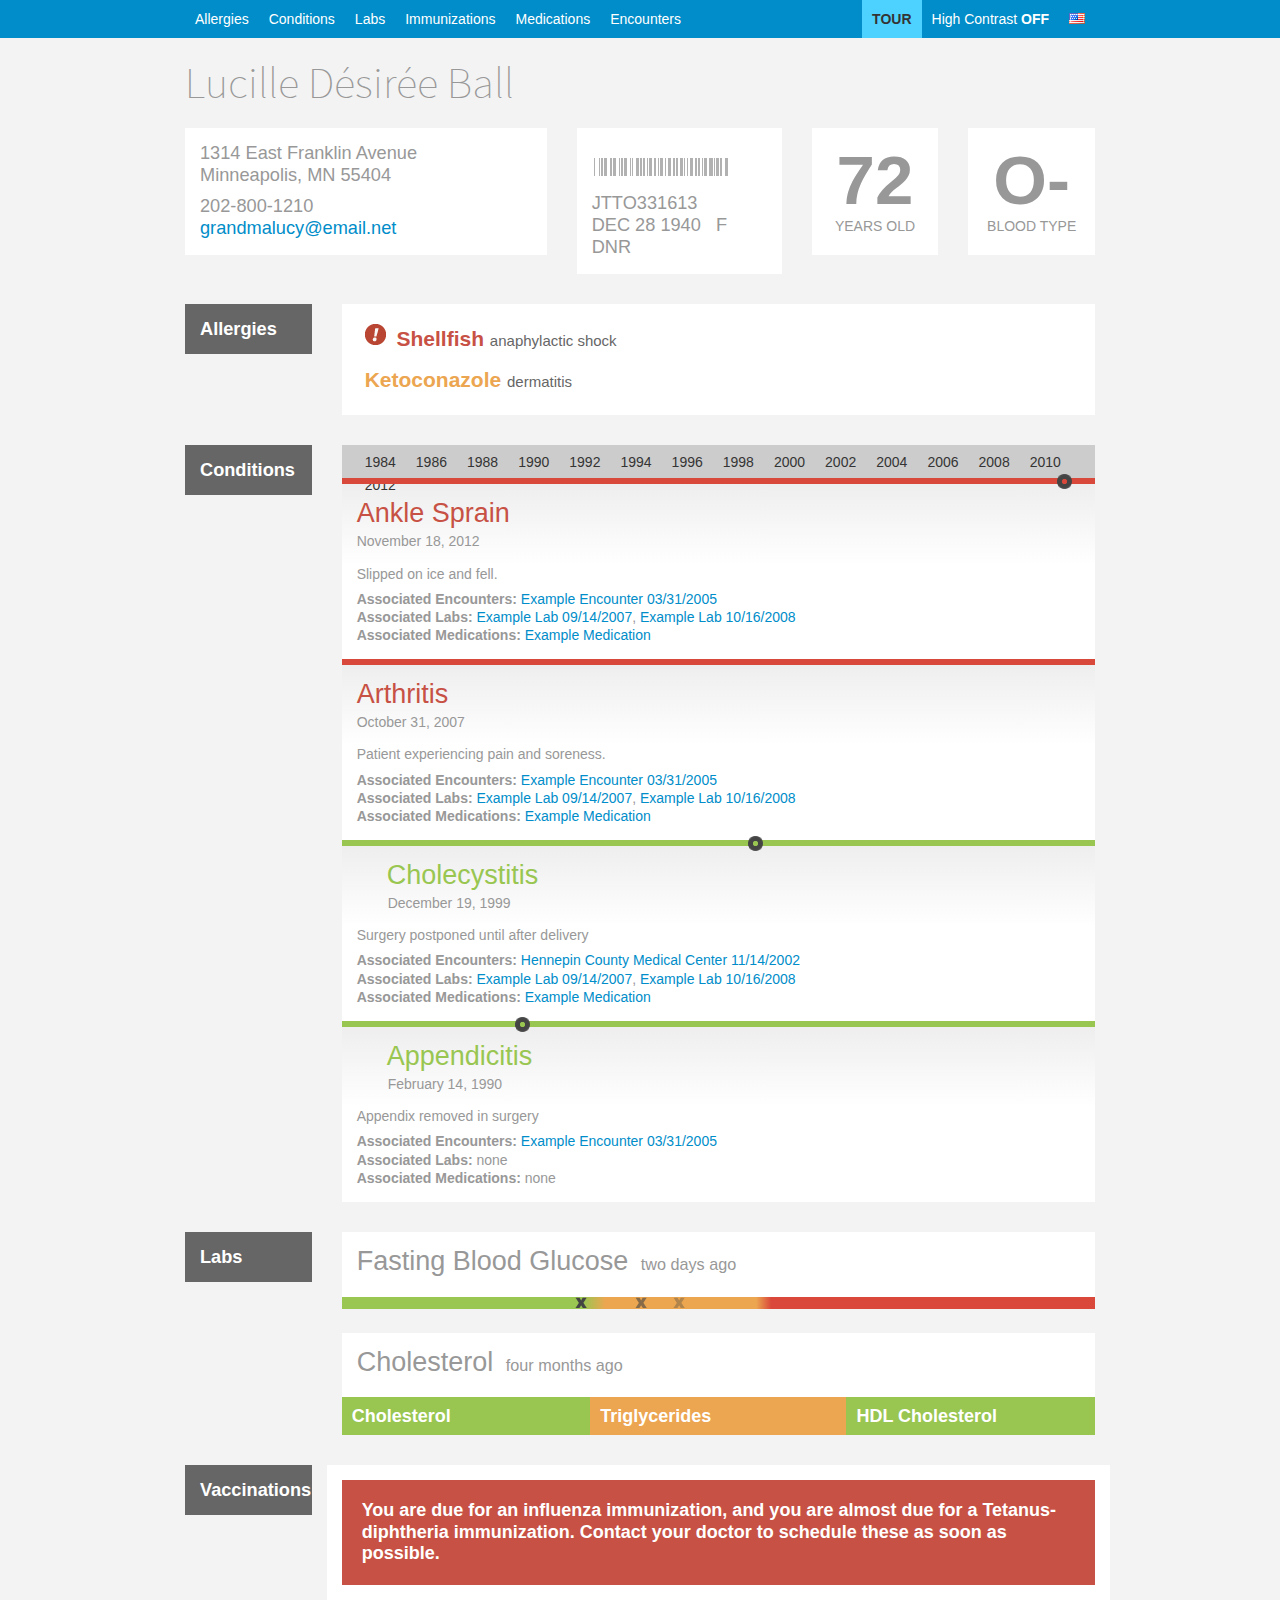
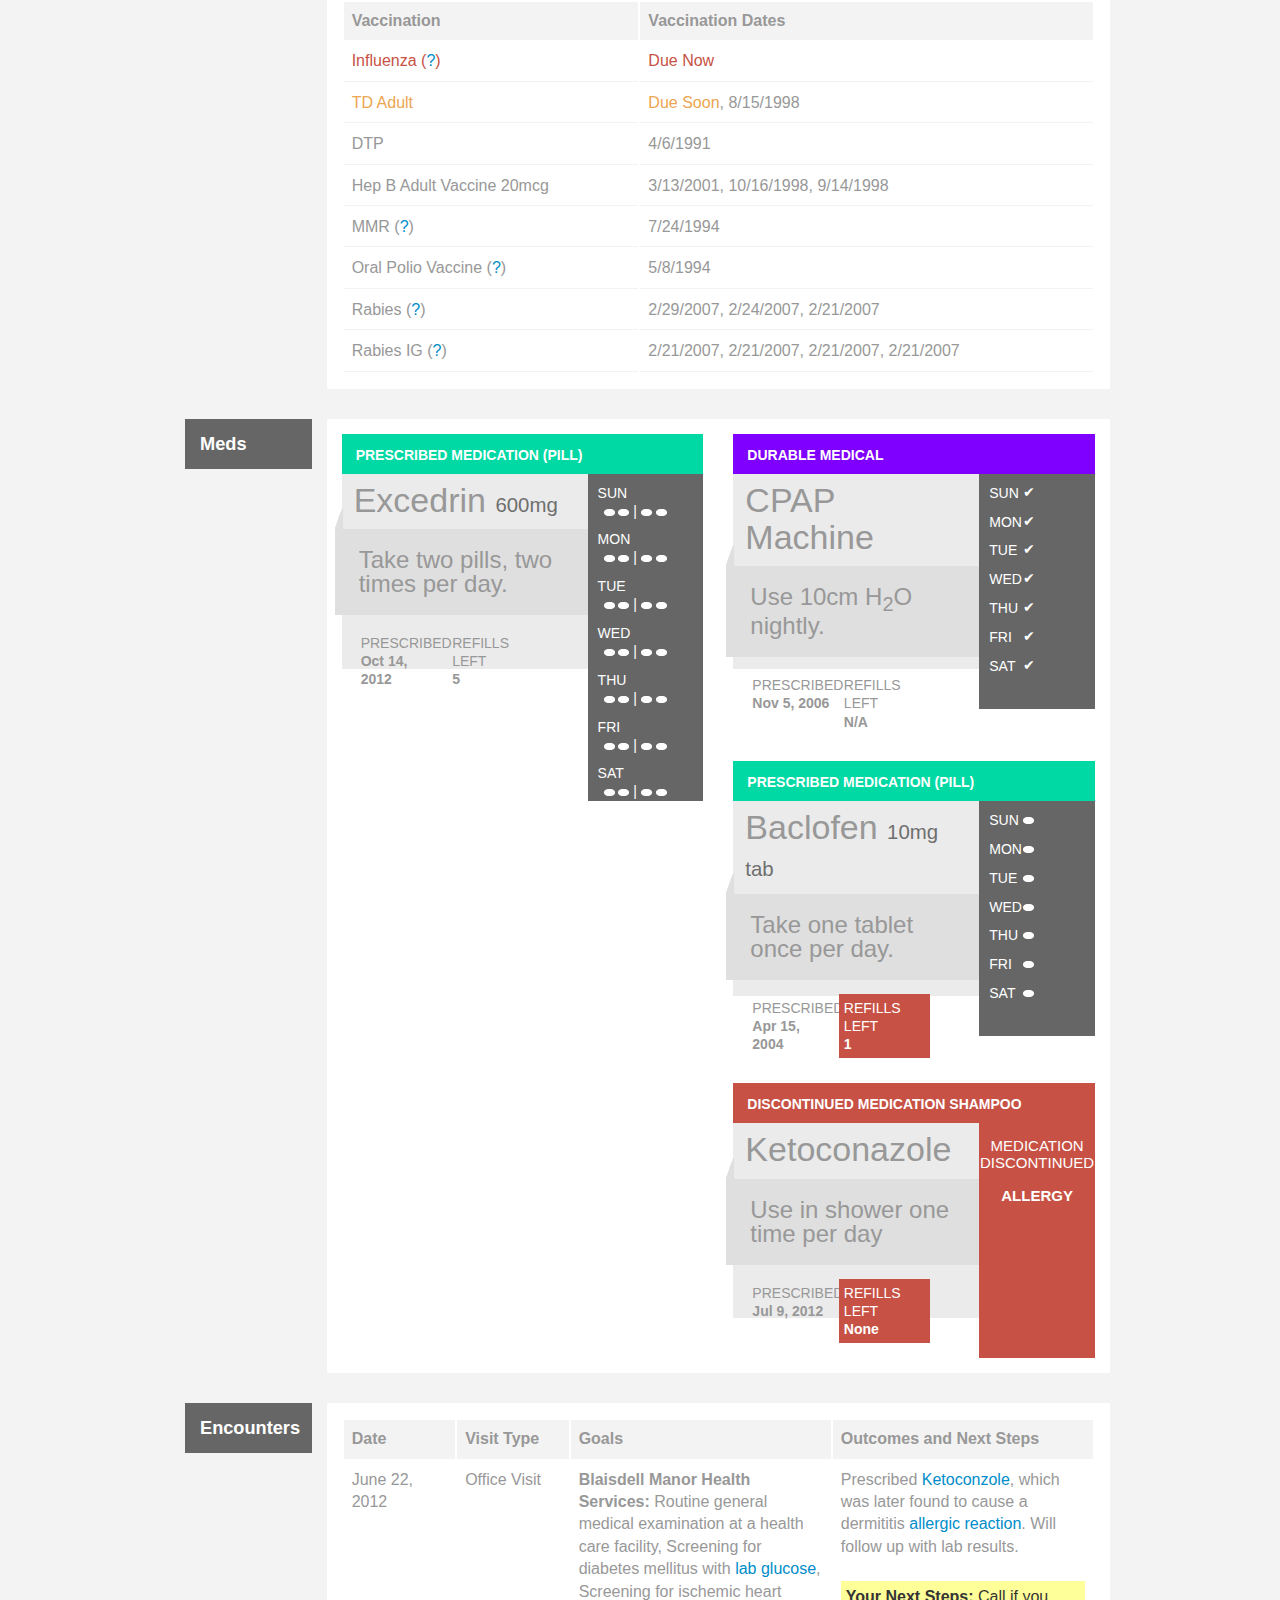
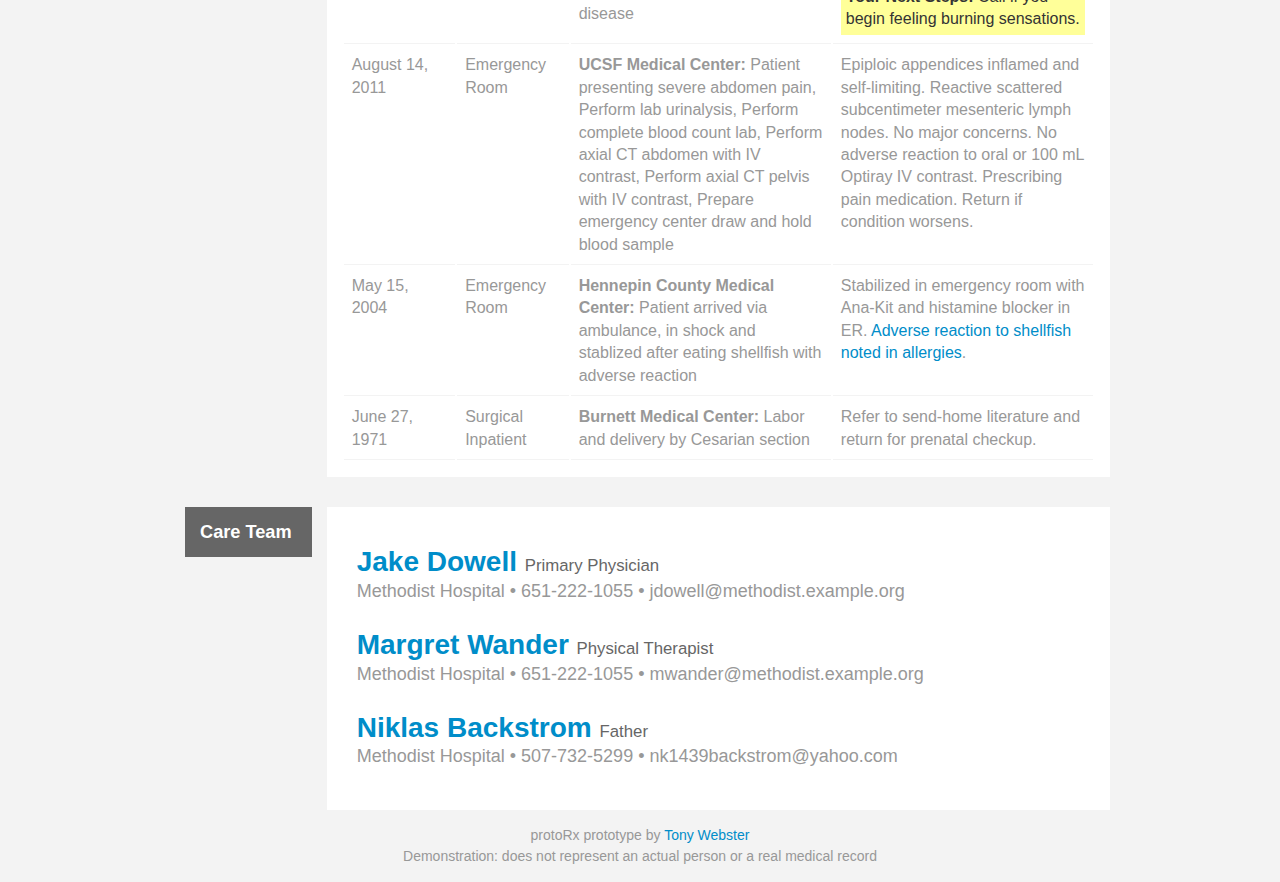
==== commit 678af0fa: "care team" ====
--- a/index.html
+++ b/index.html
@@ -18,7 +18,7 @@
         <p class="chromeframe">You are using an <strong>outdated</strong> browser. Please <a href="http://browsehappy.com/">upgrade your browser</a> or <a href="http://www.google.com/chromeframe/?redirect=true">activate Google Chrome Frame</a> to improve your experience.</p>
     <![endif]-->
 
-    <div class="fixed-header">
+    <div class="fixed-header hide-for-small">
         <div class="row">
             <div class="eight columns navigation small-twelve">
                 <ul>
@@ -734,7 +734,7 @@
         </div>
     </section>
 
-
+    <!-- ENCOUNTERS -->
     <section class="encounters" id="encounters">
         <div class="row">
             <div class="headline two columns">
@@ -809,21 +809,35 @@
 
 
 
-    <!-- XX X -->
-    <section class="provider" id="provider">
+    <!-- CARE TEAM -->
+    <section class="careteam" id="careteam">
         <div class="row">
             <div class="headline two columns">
                 <div class="panel">
-                    <h2>My Provider</h2>
-                </div>
-            </div>
-
-            <div class="contacts ten column">
-
-                <div class="row">
-                    <div class="twelve columns">
-                        <div id="providerStreetView" style="width: 100%; height: 200px;"></div>
-                    </div>
+                    <h2>Care Team</h2>
+                </div>
+            </div>
+
+                <div class="contacts ten column content">
+                    <div class="panel">
+
+                        <div class="contact">
+                            <h4>Jake Dowell <small>Primary Physician</small></h4>
+                            <p>Methodist Hospital &bull; 651-222-1055 &bull; jdowell@methodist.example.org</p>
+                        </div>
+
+                        <div class="contact">
+                            <h4>Margret Wander <small>Physical Therapist</small></h4>
+                            <p>Methodist Hospital &bull; 651-222-1055 &bull; mwander@methodist.example.org</p>
+                        </div>
+
+                        <div class="contact">
+                            <h4>Niklas Backstrom <small>Father</small></h4>
+                            <p>Methodist Hospital &bull; 507-732-5299 &bull; nk1439backstrom@yahoo.com</p>
+                        </div>
+
+                    </div>
+
                 </div>
 
             </div>
@@ -881,9 +895,7 @@
     <script src="js/foundation.min.js?2"></script>
     <script src="js/jquery.syncheight.js?2"></script>
     <script src="js/bootstrap-components.min.js?2"></script>
-    <script src="js/app.min.js?2"></script>
-
-    <!-- protoRx prototype - Copyright (c) 2012, Tony Webster.  See README.txt, LICENSE.txt, CREDITS.txt -->
+    <script src="js/app.min.js?3"></script>
 
 </body>
 </html>--- a/css/patient.css
+++ b/css/patient.css
@@ -1 +1 @@
-@import url(normalize.css);@import url(foundation.css);@import url(joyride.css);@import url(bootstrap-components.css);@font-face{font-family:'SourceSansPro';src:url("../fonts/sourcesanspro-extralight-webfont.eot");src:url("../fonts/sourcesanspro-extralight-webfont.eot?#iefix") format("embedded-opentype"),url("../fonts/sourcesanspro-extralight-webfont.woff") format("woff"),url("../fonts/sourcesanspro-extralight-webfont.ttf") format("truetype");font-weight:100;font-style:normal}@font-face{font-family:'SourceSansPro';src:url("../fonts/sourcesanspro-light-webfont.eot");src:url("../fonts/sourcesanspro-light-webfont.eot?#iefix") format("embedded-opentype"),url("../fonts/sourcesanspro-light-webfont.woff") format("woff"),url("../fonts/sourcesanspro-light-webfont.ttf") format("truetype");font-weight:200;font-style:normal}@font-face{font-family:'SourceSansPro';src:url("../fonts/sourcesanspro-regular-webfont.eot");src:url("../fonts/sourcesanspro-regular-webfont.eot?#iefix") format("embedded-opentype"),url("../fonts/sourcesanspro-regular-webfont.woff") format("woff"),url("../fonts/sourcesanspro-regular-webfont.ttf") format("truetype");font-weight:400;font-style:normal}@font-face{font-family:'SourceSansPro';src:url("../fonts/sourcesanspro-semibold-webfont.eot");src:url("../fonts/sourcesanspro-semibold-webfont.eot?#iefix") format("embedded-opentype"),url("../fonts/sourcesanspro-semibold-webfont.woff") format("woff"),url("../fonts/sourcesanspro-semibold-webfont.ttf") format("truetype");font-weight:600;font-style:normal}@font-face{font-family:'SourceSansPro';src:url("../fonts/sourcesanspro-bold-webfont.eot");src:url("../fonts/sourcesanspro-bold-webfont.eot?#iefix") format("embedded-opentype"),url("../fonts/sourcesanspro-bold-webfont.woff") format("woff"),url("../fonts/sourcesanspro-bold-webfont.ttf") format("truetype");font-weight:700;font-style:normal}body{background:#f3f3f3;font-family:'SourceSansPro', Helvetica, Arial, Tahoma, sans-serif;font-weight:400;color:#989898}p{margin:0;padding:0;line-height:1}a{color:#008dc9}address{font-style:normal}.severity{width:21px;height:21px;text-indent:-9999px;display:inline-block;margin-right:5px;position:relative;top:3px}.severity.severity-severe{background:url(../images/icn-attention.png) no-repeat}.severity.severity-nominal{background:url(../images/icn-resolved.png) no-repeat}.barcode{opacity:0.3;filter:alpha(opacity=30)}.number-circle{-webkit-border-radius:999px;-moz-border-radius:999px;border-radius:999px;width:36px;height:36px;padding:3px 7px;background:#666;border:2px solid #666;color:#fff;text-align:center;font-family:'SourceSansPro', Helvetica, Arial, Tahoma, Verdana, sans-serif;font-weight:700}.alert{color:#c75144}.alert.bg{background:#c75144;color:#fff}.warn{color:#eca550}.warn.bg{background:#eca550;color:#fff}.nominal{color:#99c651}.nominal.bg{background:#99c651;color:#fff}.panel{padding:15px}.fixed-header{background:#008dc9;position:fixed;top:0;width:100%;z-index:9999;display:block}.fixed-header p{color:#fff;font-size:1.4em;padding:10px}.fixed-header p small{font-weight:200;font-size:0.7em}.fixed-header .navigation ul{list-style-type:none;float:left;margin-bottom:0}.fixed-header .navigation ul li{float:left}.fixed-header .navigation ul li:hover{background:#00a4ee}.fixed-header .navigation ul li.active{background:#008dc9}.fixed-header .navigation ul li a{color:#fff;line-height:38px;padding:0 10px;display:block}.fixed-header .accessibility ul{list-style-type:none;float:right;margin-bottom:0}.fixed-header .accessibility ul li{float:left}.fixed-header .accessibility ul li.tour{background:#4dd2ff}.fixed-header .accessibility ul li.tour a{color:#343434;font-weight:900;text-transform:uppercase}.fixed-header .accessibility ul li.active{background:#000}.fixed-header .accessibility ul li span{text-transform:uppercase;font-weight:600}.fixed-header .accessibility ul li a{color:#fff;line-height:38px;padding:0 10px;display:block}section{margin-top:30px}section.name{margin-top:60px}section.name h1{font-family:'SourceSansPro', Helvetica, Arial, Tahoma, Verdana, sans-serif;font-weight:100;color:#989898}section.bio{margin-top:20px}section.bio .panel{min-height:127px;background:#fff}section.bio .patient-contact address,section.bio .patient-contact p{font-size:1.3em;line-height:1.2em}section.bio .patient-contact address{margin-bottom:0.5em}section.bio .patient-proprietary .barcode{margin:15px 0}section.bio .patient-proprietary p{font-size:1.3em;line-height:1.2em}section.allergies .content .panel{padding:0}section.medications .content-inner{padding:15px 0}section.medications a{text-decoration:none}section.medications .double{padding:0;margin:0}section.medications .double .medication-row{height:20px;clear:both}section.medications .double .medication-single{margin-bottom:15px}section.medications .double .medication-single .panel{background:#EBEBEB;padding:0;min-height:235px}section.medications .double .medication-category{background:#00D9A3;color:#fff;text-transform:uppercase;width:100%;padding:14px 14px 12px 14px;font-weight:700}section.medications .double .medication-category.durable{background:#8000FF}section.medications .double .medication-category.discontinued{background:#c75144}section.medications .double .medication-detail{width:100%}section.medications .double .medication-detail .medication-rx{width:68%;float:left;padding-bottom:10px}section.medications .double .medication-detail .medication-rx h4{padding:8px 12px;font-weight:200;font-size:34px}section.medications .double .medication-detail .medication-rx h4 small{font-weight:200}section.medications .double .medication-detail .medication-rx .instructions{background:url(../images/bg-callout.gif) no-repeat;margin-left:-7px;padding-left:24px;padding-top:40px;font-size:24px;padding-bottom:19px;margin-top:-19px;padding-right:10px}section.medications .double .medication-detail .medication-rx .meta{padding:14px}section.medications .double .medication-detail .medication-rx .meta .meta-date,section.medications .double .medication-detail .medication-rx .meta .meta-refills{padding:5px;width:42%;float:left;line-height:1.3em;font-size:14px;font-weight:600}section.medications .double .medication-detail .medication-rx .meta .meta-date small,section.medications .double .medication-detail .medication-rx .meta .meta-refills small{clear:both;display:block;text-transform:uppercase;font-weight:200;font-size:14px}section.medications .double .medication-detail .medication-illustration{width:32%;float:left;clear:right;background:#666;min-height:235px}section.medications .double .medication-detail .medication-illustration.discontinued{background:#c75144;color:#fff}section.medications .double .medication-detail .medication-illustration p{padding-top:15px;text-align:center;line-height:1.1em;font-size:15px;text-transform:uppercase}section.medications .double .medication-detail .medication-illustration .single-day{padding:10px;color:#fff;line-height:1.35em;clear:both}section.medications .double .medication-detail .medication-illustration .single-day .day{text-transform:uppercase;float:left;width:28px}section.medications .double .medication-detail .medication-illustration .single-day .illus{float:left;padding-left:6px;margin-top:-1px}section.medications .double .medication-detail .medication-illustration .single-day .illus .pill{background:url(../images/icn-pill-small.png) no-repeat;height:7px;width:11px;display:inline-block}section.medications .grid .column .panel{background:#e6e6e6;margin-bottom:15px}section.medications .grid .column .medication{text-align:center;padding:15px 0}section.medications .grid .column .medication h5{text-transform:uppercase;color:#666;font-size:13px;margin-top:6px}section.medications .grid .column .instructions{font-size:14px;color:#343434;padding-top:10px;text-align:center}section.medications .grid .column .remaining{background:#008dc9;display:block;float:right;position:absolute;bottom:15px;right:15px;color:#fff;font-size:28px}section.medications .grid .column .remaining span{display:block;padding:5px 8px}section.medications .grid .column .remaining.low{background:#c75144}section.medications .grid .column.discontinued .panel{background:#f3f3f3;color:#ccc}section.medications .grid .column.discontinued .panel .instructions,section.medications .grid .column.discontinued .panel h5{color:#ccc}section.medications .grid .column.discontinued .panel h4{color:#c75144}section.immunizations .action-banner{margin-bottom:15px;padding:20px;font-size:18px;line-height:1.2em;font-weight:600}section.labs .content{background:#fff;padding:0;margin-bottom:24px}section.labs .content:hover h3,section.labs .content.open h3{background:#008dc9;color:#fff}section.labs .content:hover h3 small,section.labs .content.open h3 small{color:#fff}section.labs .content h3{padding:15px;font-weight:normal;padding-bottom:20px;font-family:'SourceSansPro', Helvetica, Arial, Tahoma, Verdana, sans-serif;font-weight:200}section.labs .content h3 small{color:#989898;padding-left:5px}section.labs .content .row{display:none}section.labs .content .row:last-child{padding-bottom:15px}section.labs .content .row .panel{padding:7px 15px}section.labs .content .row h4{font-family:'SourceSansPro', Helvetica, Arial, Tahoma, Verdana, sans-serif;font-weight:700;font-size:1.25em;font-weight:normal}section.labs .content .row p{font-size:1.1em;line-height:1.3em}section.labs .lab-result-strip{width:100%}section.labs .lab-result-strip .lab-result{float:left;display:inline-block}section.labs .lab-result-strip .lab-result h4{font-size:18px;font-weight:600;padding:10px 10px 8px 10px}section.labs .lab-result-strip.interior{padding:0 15px}section.labs .lab-result-strip .lab-result-numbers{padding:10px;font-size:18px;line-height:1.3em;background:#989898;color:#fff}section.labs .lab-result-strip .lab-result-numbers small{display:block;clear:both;font-size:13px}section.labs .graph-horizontal+.row{margin-top:45px}section.labs .graph-horizontal-small{margin-top:0;margin-bottom:18px}section.labs .lab-result.closed,section.labs .lab-result.open{cursor:pointer}section.updates{background:#ccc;margin-top:0}.disclaimer{padding:15px}.disclaimer p{text-align:center;line-height:1.5em}.tile-bignumber h2,.tile-bignumber p{text-decoration:none;text-transform:uppercase;text-align:center}.tile-bignumber h2{font-size:69px}.next-steps{background:#ffff99;padding:5px;color:#343434;font-size:16px}.table{width:100%}.table .panel{padding:15px 0}.table table{width:100%}.table tr:hover{background:#fafafa}.table thead td{background:#f3f3f3;padding:8px;font-size:16px;font-weight:600;line-height:1.4em}.table tbody td{padding:8px;border-bottom:1px solid #f3f3f3;font-size:15px;vertical-align:top;font-size:16px;line-height:1.4em}.table .table-date{width:15%}.table .table-type{width:15%}.table .table-goals,.table .table-outcomes{width:35%}.timeline .timeline-years{background:#ccc;display:block;clear:both;padding:6px 0 10px 0}.timeline .timeline-years ul{list-style-type:none;padding:0 5px;padding-left:13px}.timeline .timeline-years ul li{float:left;color:#343434;display:block;padding:0px 10px;font-size:14px}.timeline .timeline-rail{height:6px;background:#d9493b;display:block;position:relative}.timeline .timeline-rail .timeline-indicator{background:url(../images/icn-timeline-indicator.png) no-repeat;width:15px;height:15px;position:absolute;top:-4px}.timeline .timeline-rail .timeline-indicator.timeline-indicator-stretch{background:url(../images/icn-timeline-indicator-tail.png) no-repeat}.timeline .resolved .timeline-rail{background:#99c651}.timeline a.summary{background:#eaeaea;background:url([data-uri]);background:-moz-linear-gradient(top, #eee 0%, #fff 100%);background:-webkit-gradient(linear, left top, left bottom, color-stop(0%, #eee), color-stop(100%, #fff));background:-webkit-linear-gradient(top, #eee 0%, #fff 100%);background:-o-linear-gradient(top, #eee 0%, #fff 100%);background:-ms-linear-gradient(top, #eee 0%, #fff 100%);background:linear-gradient(to bottom, #eee 0%, #fff 100%);filter:progid:DXImageTransform.Microsoft.gradient(startColorstr='#eeeeee', endColorstr='#ffffff',GradientType=0 );display:block;padding:15px}.timeline a.summary:hover{background:#fff}.timeline h3{font-weight:400;padding-bottom:5px;color:#c75144}.timeline h4{font-weight:400;color:#989898;font-size:14px}.timeline .detail{background:#fff;padding:0 15px 15px 15px}.timeline .detail p{line-height:1.3em}.timeline .detail p:first-child{padding-bottom:7px}.timeline .closed .detail{display:none}.timeline .resolved h3{color:#99c651;background:url(../images/icn-resolved.png) no-repeat;background-position:left 3px;padding-left:30px}.timeline .resolved h4{padding-left:31px}.listing{font-family:'SourceSansPro', Helvetica, Arial, Tahoma, Verdana, sans-serif;font-weight:600}.listing ul{list-style-type:none;margin:0 0;padding:0}.listing ul li{margin-left:0;padding-left:0;font-size:1.5em}.listing ul li .detail{margin-left:16px;padding-left:20px;color:#989898;margin-bottom:15px;border-left:3px solid #f3f3f3}.listing ul li .detail p{margin:0;padding:0}.listing ul li .detail p:first-child{margin-bottom:0.6em}.listing ul li.closed .detail{display:none}.listing ul li a.line-item{color:inherit;display:block;border-radius:5px;text-decoration:none;padding:2px 8px;line-height:1.75em;margin-bottom:5px}.listing ul li a.line-item:last-child{margin-bottom:0;padding-bottom:0}.listing ul li a.line-item:hover{background:#fafafa}.listing p{padding:5px}.listing small{font-family:'SourceSansPro', Helvetica, Arial, Tahoma, Verdana, sans-serif;font-weight:400;font-size:15px;color:#666}.headline .panel{background:#666;color:#fff}.headline .panel h2{font-size:1.3em;font-family:'SourceSansPro', Helvetica, Arial, Tahoma, Verdana, sans-serif}.headline.alert .panel{background:#c75144}.content{background:#fff}.graph-horizontal,.graph-horizontal-small{width:100%;height:12px;position:relative}.graph-horizontal .graph-horizontal-previous,.graph-horizontal-small .graph-horizontal-previous{display:block;width:12px;height:11px;background:url(../images/sprite-previous.png) no-repeat;float:left;position:absolute}.graph-horizontal .graph-horizontal-previous.graph-horizontal-previous-2,.graph-horizontal-small .graph-horizontal-previous.graph-horizontal-previous-2{background-position:left -111px}.graph-horizontal .graph-horizontal-previous.graph-horizontal-previous-3,.graph-horizontal-small .graph-horizontal-previous.graph-horizontal-previous-3{background-position:left -222px}.graph-horizontal .graph-horizontal-marker,.graph-horizontal-small .graph-horizontal-marker{position:absolute;top:0;background:url(../images/icn-marker.png) no-repeat;width:34px;height:34px;top:-11px}.graph-horizontal .graph-horizontal-marker span,.graph-horizontal-small .graph-horizontal-marker span{width:100px;position:relative;display:block;top:38px;font-size:1.5em;padding-left:7px;display:none}.graph-horizontal .graph-horizontal-labels,.graph-horizontal-small .graph-horizontal-labels{display:none;position:absolute;top:-18px;width:100%}.graph-horizontal .graph-horizontal-labels ul,.graph-horizontal-small .graph-horizontal-labels ul{list-style-type:none}.graph-horizontal .graph-horizontal-labels ul li,.graph-horizontal-small .graph-horizontal-labels ul li{float:left;display:block;padding-left:5px;line-height:1em;font-size:1em;padding:10px;border-right:1px dotted #ccc}.graph-horizontal .graph-horizontal-labels ul li:last-child,.graph-horizontal-small .graph-horizontal-labels ul li:last-child{border-right:none}.graph-horizontal-fbs{background:#9ac652;background:url([data-uri]);background:-moz-linear-gradient(left, #9ac652 0%, #9ac652 32%, #eca650 35%, #eca650 55%, #d9483b 57%, #d9483b 100%);background:-webkit-gradient(linear, left top, right top, color-stop(0%, #9ac652), color-stop(32%, #9ac652), color-stop(35%, #eca650), color-stop(55%, #eca650), color-stop(57%, #d9483b), color-stop(100%, #d9483b));background:-webkit-linear-gradient(left, #9ac652 0%, #9ac652 32%, #eca650 35%, #eca650 55%, #d9483b 57%, #d9483b 100%);background:-o-linear-gradient(left, #9ac652 0%, #9ac652 32%, #eca650 35%, #eca650 55%, #d9483b 57%, #d9483b 100%);background:-ms-linear-gradient(left, #9ac652 0%, #9ac652 32%, #eca650 35%, #eca650 55%, #d9483b 57%, #d9483b 100%);background:linear-gradient(to right, #9ac652 0%, #9ac652 32%, #eca650 35%, #eca650 55%, #d9483b 57%, #d9483b 100%);filter:progid:DXImageTransform.Microsoft.gradient(startColorstr='#9ac652', endColorstr='#d9483b',GradientType=1 )}.graph-horizontal-hdl{background:#d9493b;background:url([data-uri]);background:-moz-linear-gradient(left, #d9493b 0%, #d9493b 55%, #99c651 59%, #99c651 100%);background:-webkit-gradient(linear, left top, right top, color-stop(0%, #d9493b), color-stop(55%, #d9493b), color-stop(59%, #99c651), color-stop(100%, #99c651));background:-webkit-linear-gradient(left, #d9493b 0%, #d9493b 55%, #99c651 59%, #99c651 100%);background:-o-linear-gradient(left, #d9493b 0%, #d9493b 55%, #99c651 59%, #99c651 100%);background:-ms-linear-gradient(left, #d9493b 0%, #d9493b 55%, #99c651 59%, #99c651 100%);background:linear-gradient(to right, #d9493b 0%, #d9493b 55%, #99c651 59%, #99c651 100%);filter:progid:DXImageTransform.Microsoft.gradient(startColorstr='#d9493b', endColorstr='#99c651',GradientType=1 )}.high-contrast{background:#fff}.high-contrast .barcode{opacity:1.0;filter:alpha(opacity=100)}.high-contrast .headline .panel{background:#fff;color:#000}.high-contrast p,.high-contrast td,.high-contrast address,.high-contrast h1,.high-contrast h2,.high-contrast h3,.high-contrast h4,.high-contrast h5,.high-contrast h6,.high-contrast #patient-name{color:#000}.high-contrast .highlight,.high-contrast .next-steps{border:3px solid red;background:#fff;color:#000}.high-contrast .fixed-header{background:#000}.chromeframe{width:100%;padding:10px;background:#d9493b;text-align:center;color:#fff;position:fixed;bottom:0}.chromeframe a{color:#fff;text-decoration:underline}
+@import url(normalize.css);@import url(foundation.css);@import url(joyride.css);@import url(bootstrap-components.css);@font-face{font-family:'SourceSansPro';src:url("../fonts/sourcesanspro-extralight-webfont.eot");src:url("../fonts/sourcesanspro-extralight-webfont.eot?#iefix") format("embedded-opentype"),url("../fonts/sourcesanspro-extralight-webfont.woff") format("woff"),url("../fonts/sourcesanspro-extralight-webfont.ttf") format("truetype");font-weight:100;font-style:normal}@font-face{font-family:'SourceSansPro';src:url("../fonts/sourcesanspro-light-webfont.eot");src:url("../fonts/sourcesanspro-light-webfont.eot?#iefix") format("embedded-opentype"),url("../fonts/sourcesanspro-light-webfont.woff") format("woff"),url("../fonts/sourcesanspro-light-webfont.ttf") format("truetype");font-weight:200;font-style:normal}@font-face{font-family:'SourceSansPro';src:url("../fonts/sourcesanspro-regular-webfont.eot");src:url("../fonts/sourcesanspro-regular-webfont.eot?#iefix") format("embedded-opentype"),url("../fonts/sourcesanspro-regular-webfont.woff") format("woff"),url("../fonts/sourcesanspro-regular-webfont.ttf") format("truetype");font-weight:400;font-style:normal}@font-face{font-family:'SourceSansPro';src:url("../fonts/sourcesanspro-semibold-webfont.eot");src:url("../fonts/sourcesanspro-semibold-webfont.eot?#iefix") format("embedded-opentype"),url("../fonts/sourcesanspro-semibold-webfont.woff") format("woff"),url("../fonts/sourcesanspro-semibold-webfont.ttf") format("truetype");font-weight:600;font-style:normal}@font-face{font-family:'SourceSansPro';src:url("../fonts/sourcesanspro-bold-webfont.eot");src:url("../fonts/sourcesanspro-bold-webfont.eot?#iefix") format("embedded-opentype"),url("../fonts/sourcesanspro-bold-webfont.woff") format("woff"),url("../fonts/sourcesanspro-bold-webfont.ttf") format("truetype");font-weight:700;font-style:normal}body{background:#f3f3f3;font-family:'SourceSansPro', Helvetica, Arial, Tahoma, sans-serif;font-weight:400;color:#989898}p{margin:0;padding:0;line-height:1}a{color:#008dc9}address{font-style:normal}.severity{width:21px;height:21px;text-indent:-9999px;display:inline-block;margin-right:5px;position:relative;top:3px}.severity.severity-severe{background:url(../images/icn-attention.png) no-repeat}.severity.severity-nominal{background:url(../images/icn-resolved.png) no-repeat}.barcode{opacity:0.3;filter:alpha(opacity=30)}.number-circle{-webkit-border-radius:999px;-moz-border-radius:999px;border-radius:999px;width:36px;height:36px;padding:3px 7px;background:#666;border:2px solid #666;color:#fff;text-align:center;font-family:'SourceSansPro', Helvetica, Arial, Tahoma, Verdana, sans-serif;font-weight:700}.alert{color:#c75144}.alert.bg{background:#c75144;color:#fff}.warn{color:#eca550}.warn.bg{background:#eca550;color:#fff}.nominal{color:#99c651}.nominal.bg{background:#99c651;color:#fff}.panel{padding:15px}.fixed-header{background:#008dc9;position:fixed;top:0;width:100%;z-index:9999;display:block}.fixed-header p{color:#fff;font-size:1.4em;padding:10px}.fixed-header p small{font-weight:200;font-size:0.7em}.fixed-header .navigation ul{list-style-type:none;float:left;margin-bottom:0}.fixed-header .navigation ul li{float:left}.fixed-header .navigation ul li:hover{background:#00a4ee}.fixed-header .navigation ul li.active{background:#008dc9}.fixed-header .navigation ul li a{color:#fff;line-height:38px;padding:0 10px;display:block}.fixed-header .accessibility ul{list-style-type:none;float:right;margin-bottom:0}.fixed-header .accessibility ul li{float:left}.fixed-header .accessibility ul li.tour{background:#4dd2ff}.fixed-header .accessibility ul li.tour a{color:#343434;font-weight:900;text-transform:uppercase}.fixed-header .accessibility ul li.active{background:#000}.fixed-header .accessibility ul li span{text-transform:uppercase;font-weight:600}.fixed-header .accessibility ul li a{color:#fff;line-height:38px;padding:0 10px;display:block}section{margin-top:30px}section.name{margin-top:60px}section.name h1{font-family:'SourceSansPro', Helvetica, Arial, Tahoma, Verdana, sans-serif;font-weight:100;color:#989898}section.bio{margin-top:20px}section.bio .panel{min-height:127px;background:#fff}section.bio .patient-contact address,section.bio .patient-contact p{font-size:1.3em;line-height:1.2em}section.bio .patient-contact address{margin-bottom:0.5em}section.bio .patient-proprietary .barcode{margin:15px 0}section.bio .patient-proprietary p{font-size:1.3em;line-height:1.2em}section.allergies .content .panel{padding:0}section.medications .content-inner{padding:15px 0}section.medications a{text-decoration:none}section.medications .double{padding:0;margin:0}section.medications .double .medication-row{height:20px;clear:both}section.medications .double .medication-single{margin-bottom:15px}section.medications .double .medication-single .panel{background:#EBEBEB;padding:0;min-height:235px}section.medications .double .medication-category{background:#00D9A3;color:#fff;text-transform:uppercase;width:100%;padding:14px 14px 12px 14px;font-weight:700}section.medications .double .medication-category.durable{background:#8000FF}section.medications .double .medication-category.discontinued{background:#c75144}section.medications .double .medication-detail{width:100%}section.medications .double .medication-detail .medication-rx{width:68%;float:left;padding-bottom:10px}section.medications .double .medication-detail .medication-rx h4{padding:8px 12px;font-weight:200;font-size:34px}section.medications .double .medication-detail .medication-rx h4 small{font-weight:200}section.medications .double .medication-detail .medication-rx .instructions{background:url(../images/bg-callout.gif) no-repeat;margin-left:-7px;padding-left:24px;padding-top:40px;font-size:24px;padding-bottom:19px;margin-top:-19px;padding-right:10px}section.medications .double .medication-detail .medication-rx .meta{padding:14px}section.medications .double .medication-detail .medication-rx .meta .meta-date,section.medications .double .medication-detail .medication-rx .meta .meta-refills{padding:5px;width:42%;float:left;line-height:1.3em;font-size:14px;font-weight:600}section.medications .double .medication-detail .medication-rx .meta .meta-date small,section.medications .double .medication-detail .medication-rx .meta .meta-refills small{clear:both;display:block;text-transform:uppercase;font-weight:200;font-size:14px}section.medications .double .medication-detail .medication-illustration{width:32%;float:left;clear:right;background:#666;min-height:235px}section.medications .double .medication-detail .medication-illustration.discontinued{background:#c75144;color:#fff}section.medications .double .medication-detail .medication-illustration p{padding-top:15px;text-align:center;line-height:1.1em;font-size:15px;text-transform:uppercase}section.medications .double .medication-detail .medication-illustration .single-day{padding:10px;color:#fff;line-height:1.35em;clear:both}section.medications .double .medication-detail .medication-illustration .single-day .day{text-transform:uppercase;float:left;width:28px}section.medications .double .medication-detail .medication-illustration .single-day .illus{float:left;padding-left:6px;margin-top:-1px}section.medications .double .medication-detail .medication-illustration .single-day .illus .pill{background:url(../images/icn-pill-small.png) no-repeat;height:7px;width:11px;display:inline-block}section.medications .grid .column .panel{background:#e6e6e6;margin-bottom:15px}section.medications .grid .column .medication{text-align:center;padding:15px 0}section.medications .grid .column .medication h5{text-transform:uppercase;color:#666;font-size:13px;margin-top:6px}section.medications .grid .column .instructions{font-size:14px;color:#343434;padding-top:10px;text-align:center}section.medications .grid .column .remaining{background:#008dc9;display:block;float:right;position:absolute;bottom:15px;right:15px;color:#fff;font-size:28px}section.medications .grid .column .remaining span{display:block;padding:5px 8px}section.medications .grid .column .remaining.low{background:#c75144}section.medications .grid .column.discontinued .panel{background:#f3f3f3;color:#ccc}section.medications .grid .column.discontinued .panel .instructions,section.medications .grid .column.discontinued .panel h5{color:#ccc}section.medications .grid .column.discontinued .panel h4{color:#c75144}section.immunizations .action-banner{margin-bottom:15px;padding:20px;font-size:18px;line-height:1.2em;font-weight:600}section.careteam .contact{margin:25px 0}section.careteam .contact h4{color:#008dc9;font-size:28px}section.careteam .contact h4 small{color:#666;font-weight:200}section.careteam .contact p{font-size:18px;line-height:1.5em}section.labs .content{background:#fff;padding:0;margin-bottom:24px}section.labs .content:hover h3,section.labs .content.open h3{background:#008dc9;color:#fff}section.labs .content:hover h3 small,section.labs .content.open h3 small{color:#fff}section.labs .content h3{padding:15px;font-weight:normal;padding-bottom:20px;font-family:'SourceSansPro', Helvetica, Arial, Tahoma, Verdana, sans-serif;font-weight:200}section.labs .content h3 small{color:#989898;padding-left:5px}section.labs .content .row{display:none}section.labs .content .row:last-child{padding-bottom:15px}section.labs .content .row .panel{padding:7px 15px}section.labs .content .row h4{font-family:'SourceSansPro', Helvetica, Arial, Tahoma, Verdana, sans-serif;font-weight:700;font-size:1.25em;font-weight:normal}section.labs .content .row p{font-size:1.1em;line-height:1.3em}section.labs .lab-result-strip{width:100%}section.labs .lab-result-strip .lab-result{float:left;display:inline-block}section.labs .lab-result-strip .lab-result h4{font-size:18px;font-weight:600;padding:10px 10px 8px 10px}section.labs .lab-result-strip.interior{padding:0 15px}section.labs .lab-result-strip .lab-result-numbers{padding:10px;font-size:18px;line-height:1.3em;background:#989898;color:#fff}section.labs .lab-result-strip .lab-result-numbers small{display:block;clear:both;font-size:13px}section.labs .graph-horizontal+.row{margin-top:45px}section.labs .graph-horizontal-small{margin-top:0;margin-bottom:18px}section.labs .lab-result.closed,section.labs .lab-result.open{cursor:pointer}section.updates{background:#ccc;margin-top:0}.disclaimer{padding:15px}.disclaimer p{text-align:center;line-height:1.5em}.tile-bignumber h2,.tile-bignumber p{text-decoration:none;text-transform:uppercase;text-align:center}.tile-bignumber h2{font-size:69px}.next-steps{background:#ffff99;padding:5px;color:#343434;font-size:16px}.table{width:100%}.table .panel{padding:15px 0}.table table{width:100%}.table tr:hover{background:#fafafa}.table thead td{background:#f3f3f3;padding:8px;font-size:16px;font-weight:600;line-height:1.4em}.table tbody td{padding:8px;border-bottom:1px solid #f3f3f3;font-size:15px;vertical-align:top;font-size:16px;line-height:1.4em}.table .table-date{width:15%}.table .table-type{width:15%}.table .table-goals,.table .table-outcomes{width:35%}.timeline .timeline-years{background:#ccc;display:block;clear:both;padding:6px 0 10px 0}.timeline .timeline-years ul{list-style-type:none;padding:0 5px;padding-left:13px}.timeline .timeline-years ul li{float:left;color:#343434;display:block;padding:0px 10px;font-size:14px}.timeline .timeline-rail{height:6px;background:#d9493b;display:block;position:relative}.timeline .timeline-rail .timeline-indicator{background:url(../images/icn-timeline-indicator.png) no-repeat;width:15px;height:15px;position:absolute;top:-4px}.timeline .timeline-rail .timeline-indicator.timeline-indicator-stretch{background:url(../images/icn-timeline-indicator-tail.png) no-repeat}.timeline .resolved .timeline-rail{background:#99c651}.timeline a.summary{background:#eaeaea;background:url([data-uri]);background:-moz-linear-gradient(top, #eee 0%, #fff 100%);background:-webkit-gradient(linear, left top, left bottom, color-stop(0%, #eee), color-stop(100%, #fff));background:-webkit-linear-gradient(top, #eee 0%, #fff 100%);background:-o-linear-gradient(top, #eee 0%, #fff 100%);background:-ms-linear-gradient(top, #eee 0%, #fff 100%);background:linear-gradient(to bottom, #eee 0%, #fff 100%);filter:progid:DXImageTransform.Microsoft.gradient(startColorstr='#eeeeee', endColorstr='#ffffff',GradientType=0 );display:block;padding:15px}.timeline a.summary:hover{background:#fff}.timeline h3{font-weight:400;padding-bottom:5px;color:#c75144}.timeline h4{font-weight:400;color:#989898;font-size:14px}.timeline .detail{background:#fff;padding:0 15px 15px 15px}.timeline .detail p{line-height:1.3em}.timeline .detail p:first-child{padding-bottom:7px}.timeline .closed .detail{display:none}.timeline .resolved h3{color:#99c651;background:url(../images/icn-resolved.png) no-repeat;background-position:left 3px;padding-left:30px}.timeline .resolved h4{padding-left:31px}.listing{font-family:'SourceSansPro', Helvetica, Arial, Tahoma, Verdana, sans-serif;font-weight:600}.listing ul{list-style-type:none;margin:0 0;padding:0}.listing ul li{margin-left:0;padding-left:0;font-size:1.5em}.listing ul li .detail{margin-left:16px;padding-left:20px;color:#989898;margin-bottom:15px;border-left:3px solid #f3f3f3}.listing ul li .detail p{margin:0;padding:0}.listing ul li .detail p:first-child{margin-bottom:0.6em}.listing ul li.closed .detail{display:none}.listing ul li a.line-item{color:inherit;display:block;border-radius:5px;text-decoration:none;padding:2px 8px;line-height:1.75em;margin-bottom:5px}.listing ul li a.line-item:last-child{margin-bottom:0;padding-bottom:0}.listing ul li a.line-item:hover{background:#fafafa}.listing p{padding:5px}.listing small{font-family:'SourceSansPro', Helvetica, Arial, Tahoma, Verdana, sans-serif;font-weight:400;font-size:15px;color:#666}.headline .panel{background:#666;color:#fff}.headline .panel h2{font-size:1.3em;font-family:'SourceSansPro', Helvetica, Arial, Tahoma, Verdana, sans-serif}.headline.alert .panel{background:#c75144}.content{background:#fff}.graph-horizontal,.graph-horizontal-small{width:100%;height:12px;position:relative}.graph-horizontal .graph-horizontal-previous,.graph-horizontal-small .graph-horizontal-previous{display:block;width:12px;height:11px;background:url(../images/sprite-previous.png) no-repeat;float:left;position:absolute}.graph-horizontal .graph-horizontal-previous.graph-horizontal-previous-2,.graph-horizontal-small .graph-horizontal-previous.graph-horizontal-previous-2{background-position:left -111px}.graph-horizontal .graph-horizontal-previous.graph-horizontal-previous-3,.graph-horizontal-small .graph-horizontal-previous.graph-horizontal-previous-3{background-position:left -222px}.graph-horizontal .graph-horizontal-marker,.graph-horizontal-small .graph-horizontal-marker{position:absolute;top:0;background:url(../images/icn-marker.png) no-repeat;width:34px;height:34px;top:-11px}.graph-horizontal .graph-horizontal-marker span,.graph-horizontal-small .graph-horizontal-marker span{width:100px;position:relative;display:block;top:38px;font-size:1.5em;padding-left:7px;display:none}.graph-horizontal .graph-horizontal-labels,.graph-horizontal-small .graph-horizontal-labels{display:none;position:absolute;top:-18px;width:100%}.graph-horizontal .graph-horizontal-labels ul,.graph-horizontal-small .graph-horizontal-labels ul{list-style-type:none}.graph-horizontal .graph-horizontal-labels ul li,.graph-horizontal-small .graph-horizontal-labels ul li{float:left;display:block;padding-left:5px;line-height:1em;font-size:1em;padding:10px;border-right:1px dotted #ccc}.graph-horizontal .graph-horizontal-labels ul li:last-child,.graph-horizontal-small .graph-horizontal-labels ul li:last-child{border-right:none}.graph-horizontal-fbs{background:#9ac652;background:url([data-uri]);background:-moz-linear-gradient(left, #9ac652 0%, #9ac652 32%, #eca650 35%, #eca650 55%, #d9483b 57%, #d9483b 100%);background:-webkit-gradient(linear, left top, right top, color-stop(0%, #9ac652), color-stop(32%, #9ac652), color-stop(35%, #eca650), color-stop(55%, #eca650), color-stop(57%, #d9483b), color-stop(100%, #d9483b));background:-webkit-linear-gradient(left, #9ac652 0%, #9ac652 32%, #eca650 35%, #eca650 55%, #d9483b 57%, #d9483b 100%);background:-o-linear-gradient(left, #9ac652 0%, #9ac652 32%, #eca650 35%, #eca650 55%, #d9483b 57%, #d9483b 100%);background:-ms-linear-gradient(left, #9ac652 0%, #9ac652 32%, #eca650 35%, #eca650 55%, #d9483b 57%, #d9483b 100%);background:linear-gradient(to right, #9ac652 0%, #9ac652 32%, #eca650 35%, #eca650 55%, #d9483b 57%, #d9483b 100%);filter:progid:DXImageTransform.Microsoft.gradient(startColorstr='#9ac652', endColorstr='#d9483b',GradientType=1 )}.graph-horizontal-hdl{background:#d9493b;background:url([data-uri]);background:-moz-linear-gradient(left, #d9493b 0%, #d9493b 55%, #99c651 59%, #99c651 100%);background:-webkit-gradient(linear, left top, right top, color-stop(0%, #d9493b), color-stop(55%, #d9493b), color-stop(59%, #99c651), color-stop(100%, #99c651));background:-webkit-linear-gradient(left, #d9493b 0%, #d9493b 55%, #99c651 59%, #99c651 100%);background:-o-linear-gradient(left, #d9493b 0%, #d9493b 55%, #99c651 59%, #99c651 100%);background:-ms-linear-gradient(left, #d9493b 0%, #d9493b 55%, #99c651 59%, #99c651 100%);background:linear-gradient(to right, #d9493b 0%, #d9493b 55%, #99c651 59%, #99c651 100%);filter:progid:DXImageTransform.Microsoft.gradient(startColorstr='#d9493b', endColorstr='#99c651',GradientType=1 )}.high-contrast{background:#fff}.high-contrast .barcode{opacity:1.0;filter:alpha(opacity=100)}.high-contrast .headline .panel{background:#fff;color:#000}.high-contrast p,.high-contrast td,.high-contrast address,.high-contrast h1,.high-contrast h2,.high-contrast h3,.high-contrast h4,.high-contrast h5,.high-contrast h6,.high-contrast #patient-name{color:#000}.high-contrast .highlight,.high-contrast .next-steps{border:3px solid red;background:#fff;color:#000}.high-contrast .fixed-header{background:#000}.chromeframe{width:100%;padding:10px;background:#d9493b;text-align:center;color:#fff;position:fixed;bottom:0}.chromeframe a{color:#fff;text-decoration:underline}
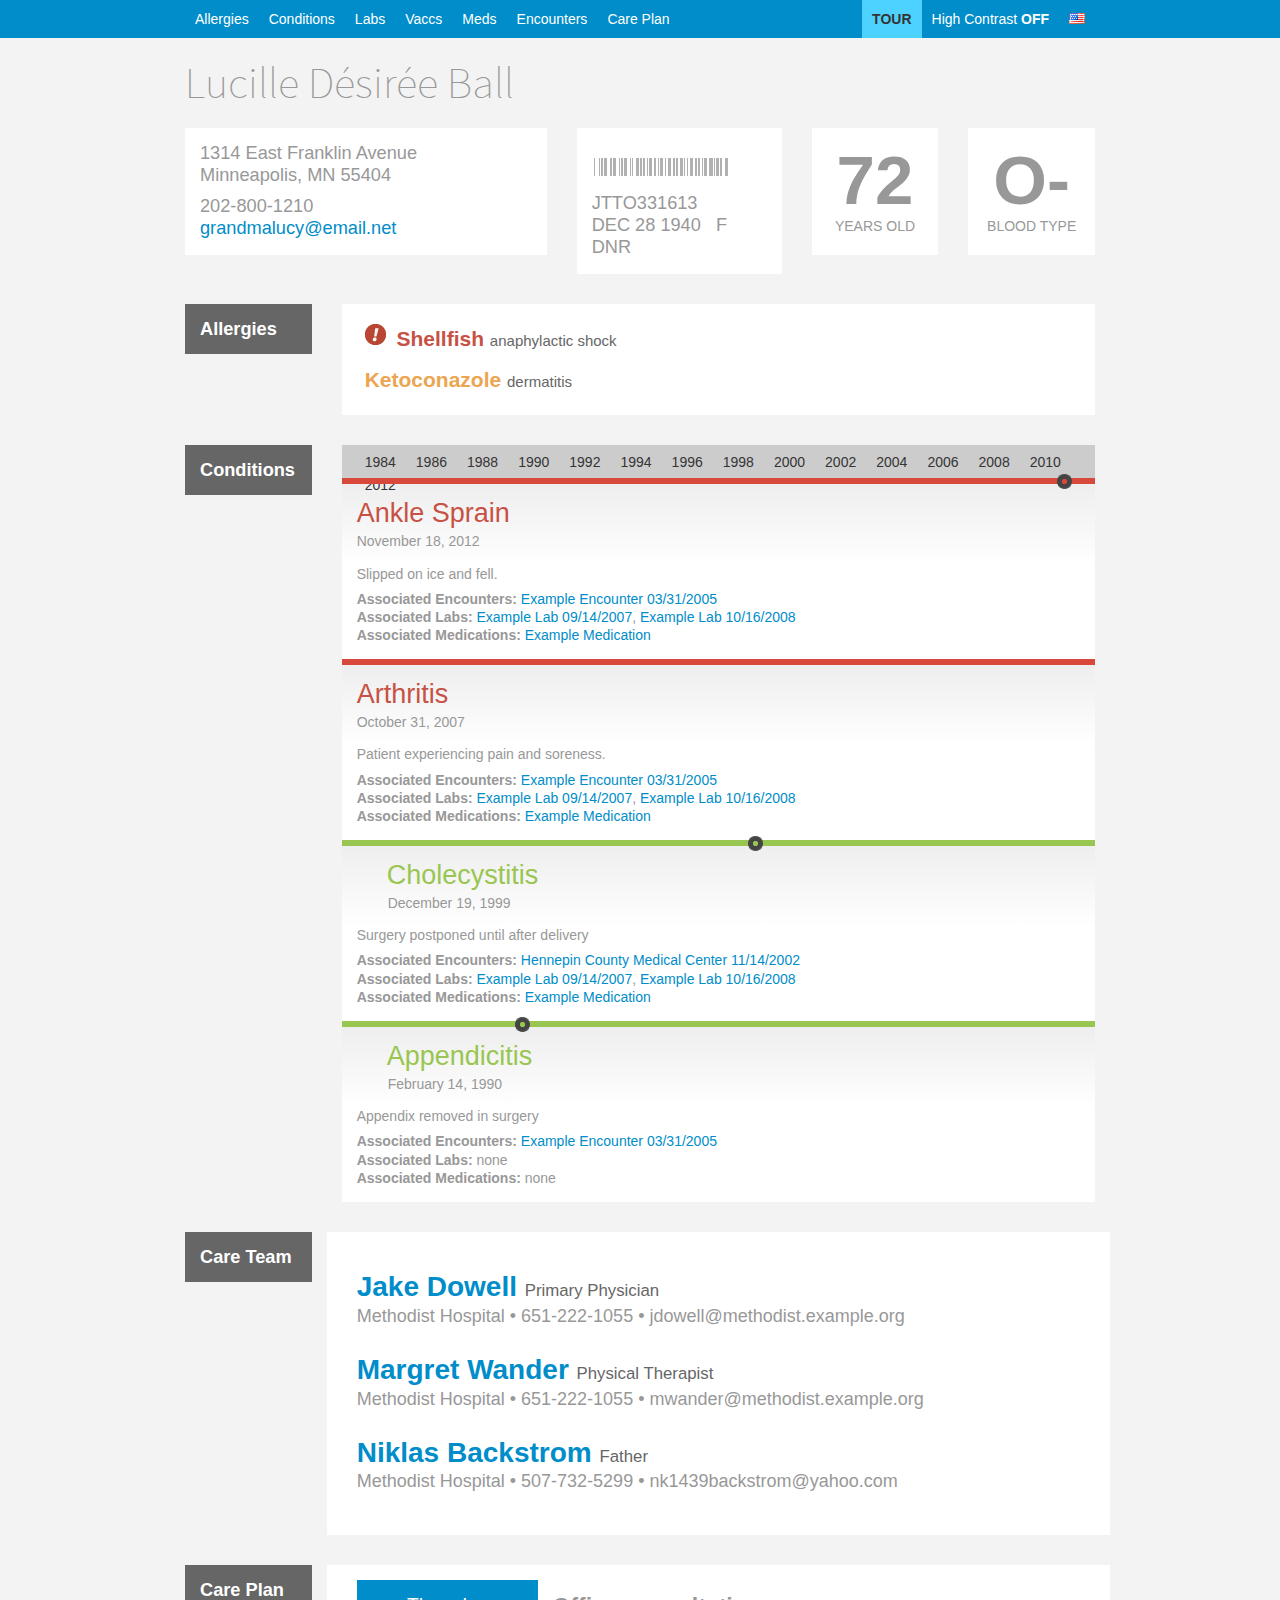
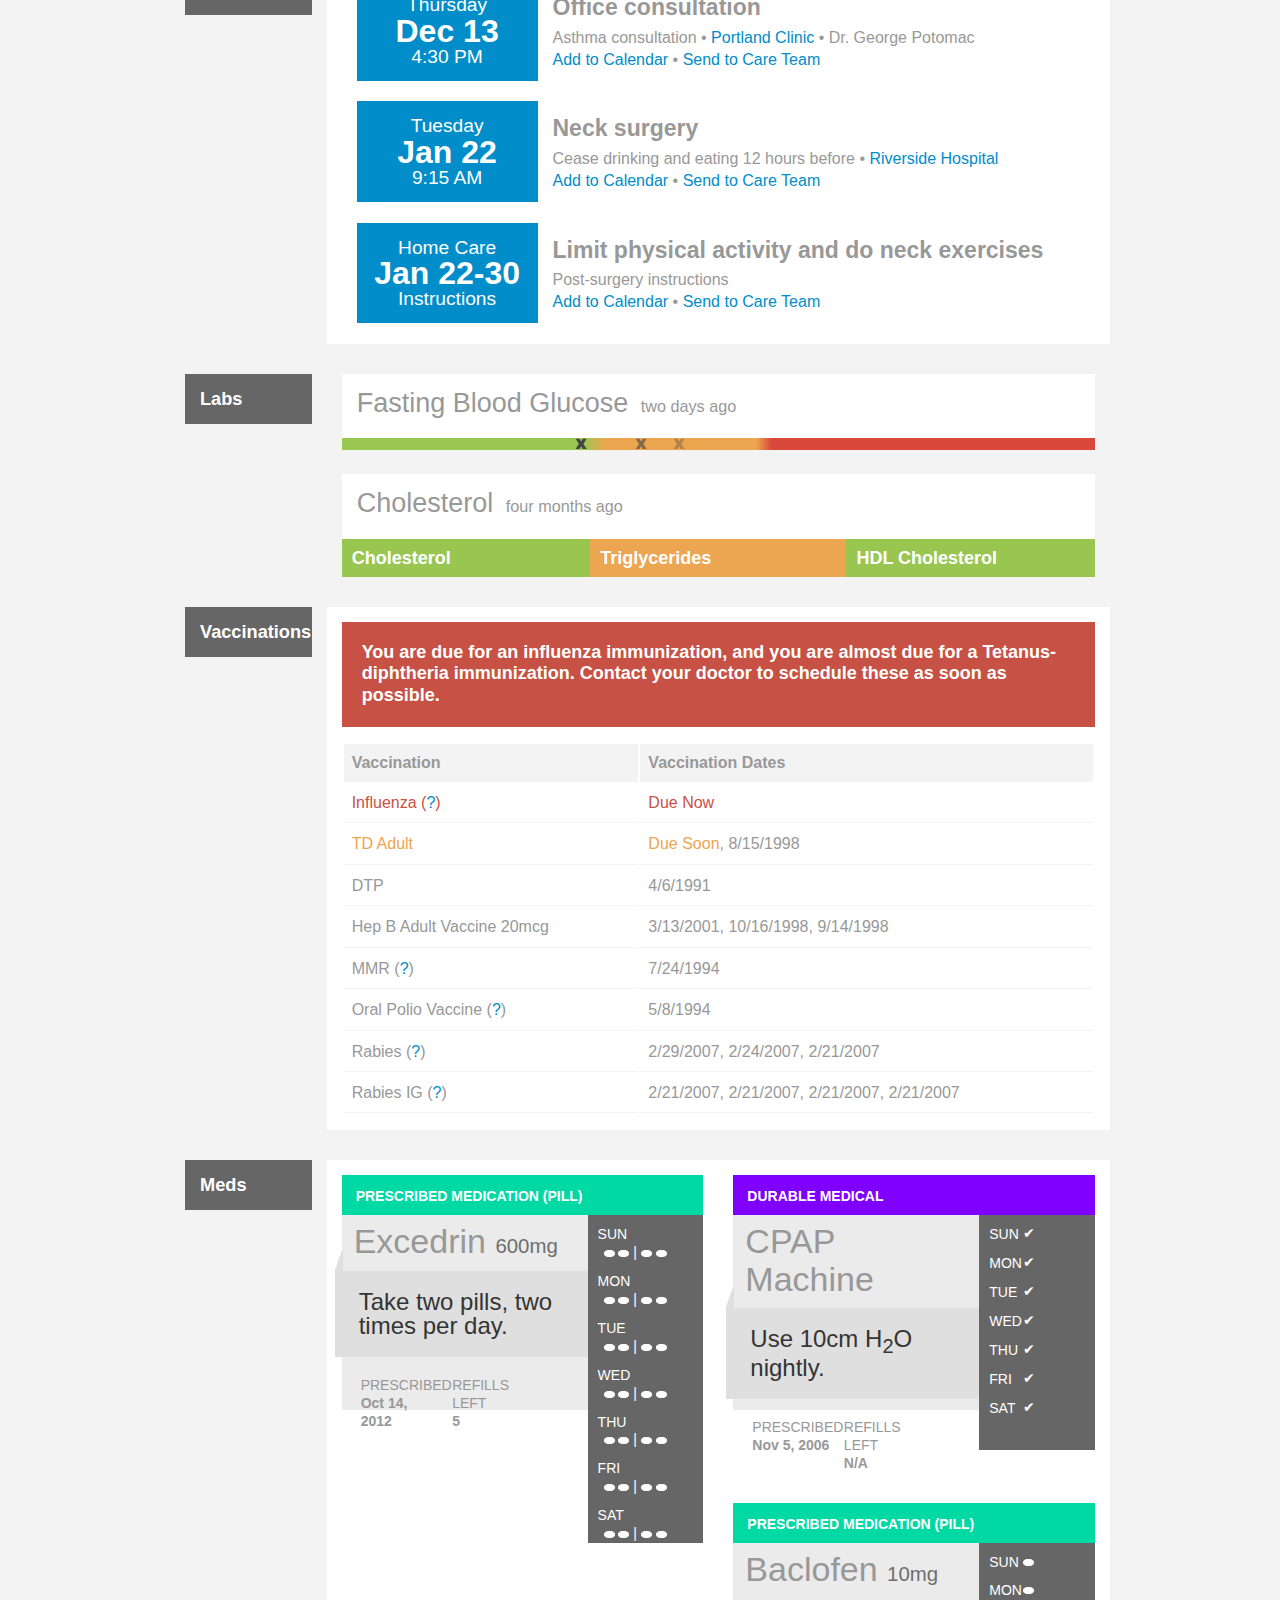
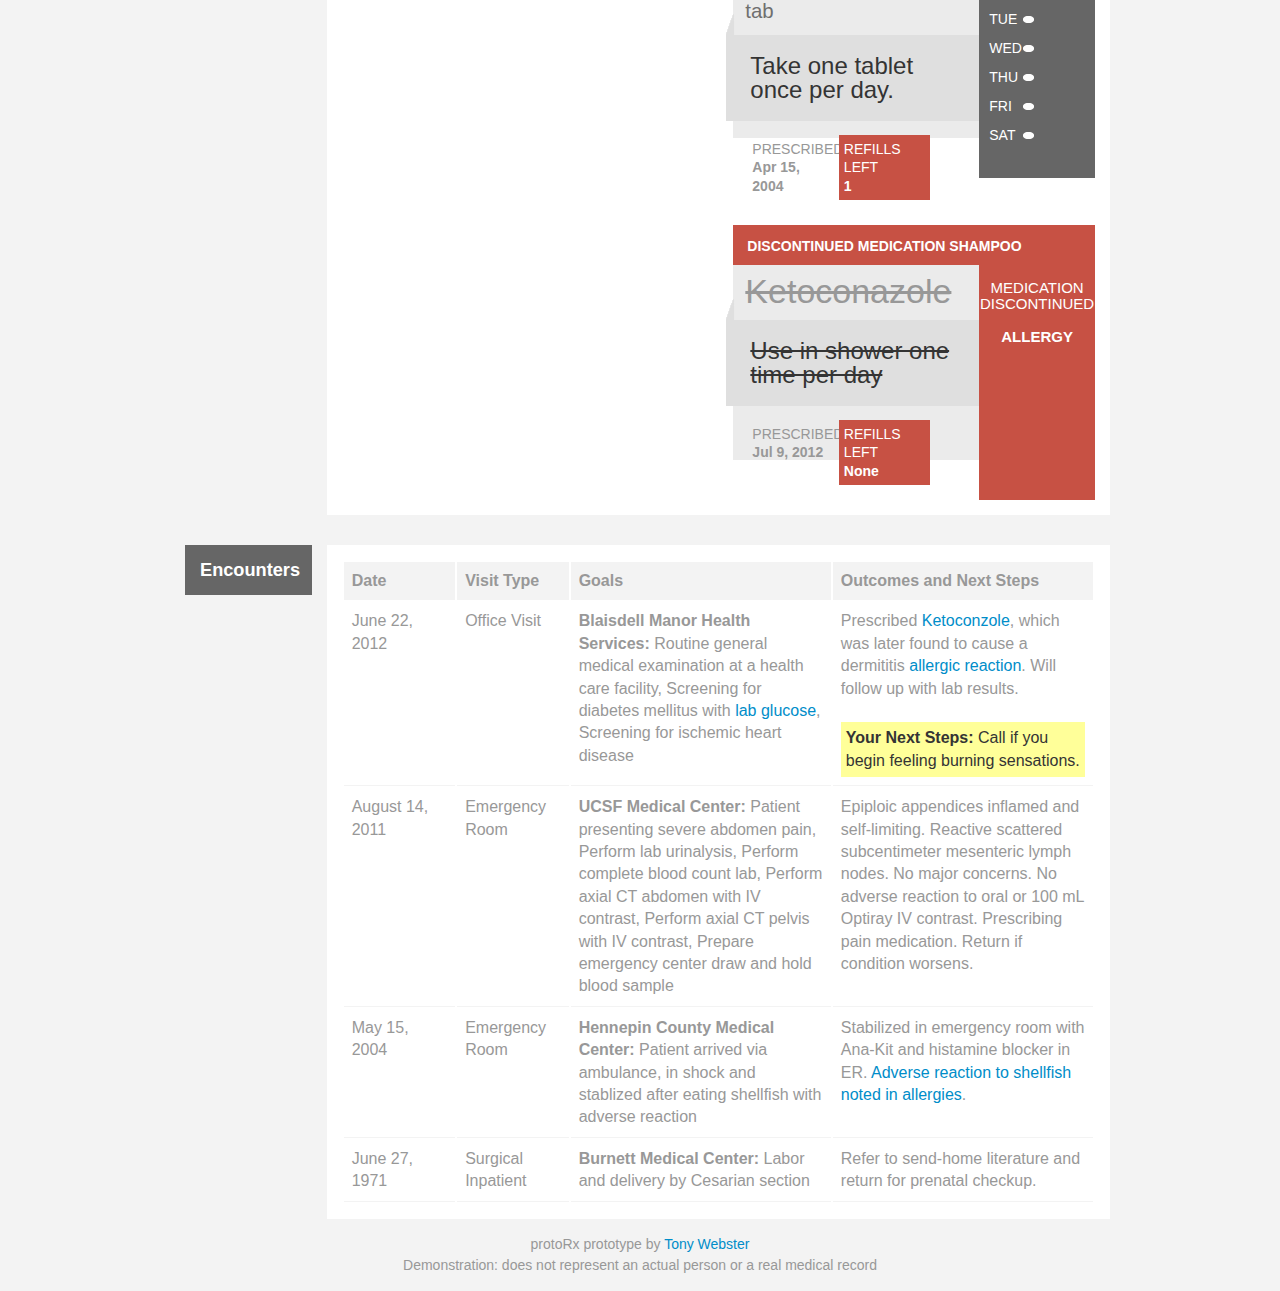
==== commit 80169cbb: "calendar" ====
--- a/index.html
+++ b/index.html
@@ -25,9 +25,10 @@
                     <li><a href="#allergies">Allergies</a></li>
                     <li><a href="#conditions">Conditions</a></li>
                     <li><a href="#labs">Labs</a></li>
-                    <li><a href="#immunizations">Immunizations</a></li>
-                    <li><a href="#medications">Medications</a></li>
+                    <li><a href="#immunizations">Vaccs</a></li>
+                    <li><a href="#medications">Meds</a></li>
                     <li><a href="#encounters">Encounters</a></li>
+                    <li><a href="#careteam">Care Plan</a></li>
                 </ul>
             </div>
             <div class="four columns accessibility hide-for-small" id="tour-access-links">
@@ -215,6 +216,85 @@
         </div>
     </section>
 
+
+    <!-- CARE TEAM -->
+    <section class="careteam" id="careteam">
+        <div class="row">
+            <div class="headline two columns">
+                <div class="panel">
+                    <h2>Care Team</h2>
+                </div>
+            </div>
+                <div class="contacts ten column content">
+                    <div class="panel">
+                        <div class="contact">
+                            <h4>Jake Dowell <small>Primary Physician</small></h4>
+                            <p>Methodist Hospital &bull; 651-222-1055 &bull; jdowell@methodist.example.org</p>
+                        </div>
+                        <div class="contact">
+                            <h4>Margret Wander <small>Physical Therapist</small></h4>
+                            <p>Methodist Hospital &bull; 651-222-1055 &bull; mwander@methodist.example.org</p>
+                        </div>
+                        <div class="contact">
+                            <h4>Niklas Backstrom <small>Father</small></h4>
+                            <p>Methodist Hospital &bull; 507-732-5299 &bull; nk1439backstrom@yahoo.com</p>
+                        </div>
+                    </div>
+                </div>
+            </div>
+        </div>
+    </section>
+
+    <!-- CARE PLAN -->
+    <section class="careplan" id="careteam">
+        <div class="row">
+            <div class="headline two columns">
+                <div class="panel">
+                    <h2>Care Plan</h2>
+                </div>
+            </div>
+                <div class="calendar ten column content">
+                    <div class="panel">
+
+                        <div class="care-event">
+                            <div class="cal-date">
+                                <small>Thursday</small> Dec 13 <small>4:30 PM</small>
+                            </div>
+                            <div class="cal-detail">
+                                <h4>Office consultation</h4>
+                                <p>Asthma consultation &bull; <a href="#">Portland Clinic</a> &bull; Dr. George Potomac</p>
+                                <p><a href="#" class="button">Add to Calendar</a> &bull; <a href="#" class="button">Send to Care Team</a></p>
+                            </div>
+                        </div>
+
+                        <div class="care-event">
+                            <div class="cal-date">
+                                <small>Tuesday</small> Jan 22 <small>9:15 AM</small>
+                            </div>
+                            <div class="cal-detail">
+                                <h4>Neck surgery</h4>
+                                <p>Cease drinking and eating 12 hours before &bull; <a href="#">Riverside Hospital</a></p>
+                                <p><a href="#" class="button">Add to Calendar</a> &bull; <a href="#" class="button">Send to Care Team</a></p>
+                            </div>
+                        </div>
+
+                        <div class="care-event">
+                            <div class="cal-date">
+                                <small>Home Care</small> Jan 22-30 <small>Instructions</small>
+                            </div>
+                            <div class="cal-detail">
+                                <h4>Limit physical activity and do neck exercises</h4>
+                                <p>Post-surgery instructions</p>
+                                <p><a href="#" class="button">Add to Calendar</a> &bull; <a href="#" class="button">Send to Care Team</a></p>
+                            </div>
+                        </div>
+
+                    </div>
+                </div>
+            </div>
+        </div>
+    </section>
+
     <!-- 05 LABS -->
     <section class="labs" id="labs">
         <div class="row">
@@ -809,54 +889,6 @@
 
 
 
-    <!-- CARE TEAM -->
-    <section class="careteam" id="careteam">
-        <div class="row">
-            <div class="headline two columns">
-                <div class="panel">
-                    <h2>Care Team</h2>
-                </div>
-            </div>
-
-                <div class="contacts ten column content">
-                    <div class="panel">
-
-                        <div class="contact">
-                            <h4>Jake Dowell <small>Primary Physician</small></h4>
-                            <p>Methodist Hospital &bull; 651-222-1055 &bull; jdowell@methodist.example.org</p>
-                        </div>
-
-                        <div class="contact">
-                            <h4>Margret Wander <small>Physical Therapist</small></h4>
-                            <p>Methodist Hospital &bull; 651-222-1055 &bull; mwander@methodist.example.org</p>
-                        </div>
-
-                        <div class="contact">
-                            <h4>Niklas Backstrom <small>Father</small></h4>
-                            <p>Methodist Hospital &bull; 507-732-5299 &bull; nk1439backstrom@yahoo.com</p>
-                        </div>
-
-                    </div>
-
-                </div>
-
-            </div>
-        </div>
-    </section>
-
-
-
-
-<!--
-
-# Guardian
-Role: Sister
-First Name: Martha
-Last Name: Shan
-Address: 1357 Amber Drive, Beaverton, OR 97006
-Telephone: 816-276-6909
-
--->
 
     <div class="row disclaimer">
         <div class="twelve columns">
--- a/css/patient.css
+++ b/css/patient.css
@@ -1 +1 @@
-@import url(normalize.css);@import url(foundation.css);@import url(joyride.css);@import url(bootstrap-components.css);@font-face{font-family:'SourceSansPro';src:url("../fonts/sourcesanspro-extralight-webfont.eot");src:url("../fonts/sourcesanspro-extralight-webfont.eot?#iefix") format("embedded-opentype"),url("../fonts/sourcesanspro-extralight-webfont.woff") format("woff"),url("../fonts/sourcesanspro-extralight-webfont.ttf") format("truetype");font-weight:100;font-style:normal}@font-face{font-family:'SourceSansPro';src:url("../fonts/sourcesanspro-light-webfont.eot");src:url("../fonts/sourcesanspro-light-webfont.eot?#iefix") format("embedded-opentype"),url("../fonts/sourcesanspro-light-webfont.woff") format("woff"),url("../fonts/sourcesanspro-light-webfont.ttf") format("truetype");font-weight:200;font-style:normal}@font-face{font-family:'SourceSansPro';src:url("../fonts/sourcesanspro-regular-webfont.eot");src:url("../fonts/sourcesanspro-regular-webfont.eot?#iefix") format("embedded-opentype"),url("../fonts/sourcesanspro-regular-webfont.woff") format("woff"),url("../fonts/sourcesanspro-regular-webfont.ttf") format("truetype");font-weight:400;font-style:normal}@font-face{font-family:'SourceSansPro';src:url("../fonts/sourcesanspro-semibold-webfont.eot");src:url("../fonts/sourcesanspro-semibold-webfont.eot?#iefix") format("embedded-opentype"),url("../fonts/sourcesanspro-semibold-webfont.woff") format("woff"),url("../fonts/sourcesanspro-semibold-webfont.ttf") format("truetype");font-weight:600;font-style:normal}@font-face{font-family:'SourceSansPro';src:url("../fonts/sourcesanspro-bold-webfont.eot");src:url("../fonts/sourcesanspro-bold-webfont.eot?#iefix") format("embedded-opentype"),url("../fonts/sourcesanspro-bold-webfont.woff") format("woff"),url("../fonts/sourcesanspro-bold-webfont.ttf") format("truetype");font-weight:700;font-style:normal}body{background:#f3f3f3;font-family:'SourceSansPro', Helvetica, Arial, Tahoma, sans-serif;font-weight:400;color:#989898}p{margin:0;padding:0;line-height:1}a{color:#008dc9}address{font-style:normal}.severity{width:21px;height:21px;text-indent:-9999px;display:inline-block;margin-right:5px;position:relative;top:3px}.severity.severity-severe{background:url(../images/icn-attention.png) no-repeat}.severity.severity-nominal{background:url(../images/icn-resolved.png) no-repeat}.barcode{opacity:0.3;filter:alpha(opacity=30)}.number-circle{-webkit-border-radius:999px;-moz-border-radius:999px;border-radius:999px;width:36px;height:36px;padding:3px 7px;background:#666;border:2px solid #666;color:#fff;text-align:center;font-family:'SourceSansPro', Helvetica, Arial, Tahoma, Verdana, sans-serif;font-weight:700}.alert{color:#c75144}.alert.bg{background:#c75144;color:#fff}.warn{color:#eca550}.warn.bg{background:#eca550;color:#fff}.nominal{color:#99c651}.nominal.bg{background:#99c651;color:#fff}.panel{padding:15px}.fixed-header{background:#008dc9;position:fixed;top:0;width:100%;z-index:9999;display:block}.fixed-header p{color:#fff;font-size:1.4em;padding:10px}.fixed-header p small{font-weight:200;font-size:0.7em}.fixed-header .navigation ul{list-style-type:none;float:left;margin-bottom:0}.fixed-header .navigation ul li{float:left}.fixed-header .navigation ul li:hover{background:#00a4ee}.fixed-header .navigation ul li.active{background:#008dc9}.fixed-header .navigation ul li a{color:#fff;line-height:38px;padding:0 10px;display:block}.fixed-header .accessibility ul{list-style-type:none;float:right;margin-bottom:0}.fixed-header .accessibility ul li{float:left}.fixed-header .accessibility ul li.tour{background:#4dd2ff}.fixed-header .accessibility ul li.tour a{color:#343434;font-weight:900;text-transform:uppercase}.fixed-header .accessibility ul li.active{background:#000}.fixed-header .accessibility ul li span{text-transform:uppercase;font-weight:600}.fixed-header .accessibility ul li a{color:#fff;line-height:38px;padding:0 10px;display:block}section{margin-top:30px}section.name{margin-top:60px}section.name h1{font-family:'SourceSansPro', Helvetica, Arial, Tahoma, Verdana, sans-serif;font-weight:100;color:#989898}section.bio{margin-top:20px}section.bio .panel{min-height:127px;background:#fff}section.bio .patient-contact address,section.bio .patient-contact p{font-size:1.3em;line-height:1.2em}section.bio .patient-contact address{margin-bottom:0.5em}section.bio .patient-proprietary .barcode{margin:15px 0}section.bio .patient-proprietary p{font-size:1.3em;line-height:1.2em}section.allergies .content .panel{padding:0}section.medications .content-inner{padding:15px 0}section.medications a{text-decoration:none}section.medications .double{padding:0;margin:0}section.medications .double .medication-row{height:20px;clear:both}section.medications .double .medication-single{margin-bottom:15px}section.medications .double .medication-single .panel{background:#EBEBEB;padding:0;min-height:235px}section.medications .double .medication-category{background:#00D9A3;color:#fff;text-transform:uppercase;width:100%;padding:14px 14px 12px 14px;font-weight:700}section.medications .double .medication-category.durable{background:#8000FF}section.medications .double .medication-category.discontinued{background:#c75144}section.medications .double .medication-detail{width:100%}section.medications .double .medication-detail .medication-rx{width:68%;float:left;padding-bottom:10px}section.medications .double .medication-detail .medication-rx h4{padding:8px 12px;font-weight:200;font-size:34px}section.medications .double .medication-detail .medication-rx h4 small{font-weight:200}section.medications .double .medication-detail .medication-rx .instructions{background:url(../images/bg-callout.gif) no-repeat;margin-left:-7px;padding-left:24px;padding-top:40px;font-size:24px;padding-bottom:19px;margin-top:-19px;padding-right:10px}section.medications .double .medication-detail .medication-rx .meta{padding:14px}section.medications .double .medication-detail .medication-rx .meta .meta-date,section.medications .double .medication-detail .medication-rx .meta .meta-refills{padding:5px;width:42%;float:left;line-height:1.3em;font-size:14px;font-weight:600}section.medications .double .medication-detail .medication-rx .meta .meta-date small,section.medications .double .medication-detail .medication-rx .meta .meta-refills small{clear:both;display:block;text-transform:uppercase;font-weight:200;font-size:14px}section.medications .double .medication-detail .medication-illustration{width:32%;float:left;clear:right;background:#666;min-height:235px}section.medications .double .medication-detail .medication-illustration.discontinued{background:#c75144;color:#fff}section.medications .double .medication-detail .medication-illustration p{padding-top:15px;text-align:center;line-height:1.1em;font-size:15px;text-transform:uppercase}section.medications .double .medication-detail .medication-illustration .single-day{padding:10px;color:#fff;line-height:1.35em;clear:both}section.medications .double .medication-detail .medication-illustration .single-day .day{text-transform:uppercase;float:left;width:28px}section.medications .double .medication-detail .medication-illustration .single-day .illus{float:left;padding-left:6px;margin-top:-1px}section.medications .double .medication-detail .medication-illustration .single-day .illus .pill{background:url(../images/icn-pill-small.png) no-repeat;height:7px;width:11px;display:inline-block}section.medications .grid .column .panel{background:#e6e6e6;margin-bottom:15px}section.medications .grid .column .medication{text-align:center;padding:15px 0}section.medications .grid .column .medication h5{text-transform:uppercase;color:#666;font-size:13px;margin-top:6px}section.medications .grid .column .instructions{font-size:14px;color:#343434;padding-top:10px;text-align:center}section.medications .grid .column .remaining{background:#008dc9;display:block;float:right;position:absolute;bottom:15px;right:15px;color:#fff;font-size:28px}section.medications .grid .column .remaining span{display:block;padding:5px 8px}section.medications .grid .column .remaining.low{background:#c75144}section.medications .grid .column.discontinued .panel{background:#f3f3f3;color:#ccc}section.medications .grid .column.discontinued .panel .instructions,section.medications .grid .column.discontinued .panel h5{color:#ccc}section.medications .grid .column.discontinued .panel h4{color:#c75144}section.immunizations .action-banner{margin-bottom:15px;padding:20px;font-size:18px;line-height:1.2em;font-weight:600}section.careteam .contact{margin:25px 0}section.careteam .contact h4{color:#008dc9;font-size:28px}section.careteam .contact h4 small{color:#666;font-weight:200}section.careteam .contact p{font-size:18px;line-height:1.5em}section.labs .content{background:#fff;padding:0;margin-bottom:24px}section.labs .content:hover h3,section.labs .content.open h3{background:#008dc9;color:#fff}section.labs .content:hover h3 small,section.labs .content.open h3 small{color:#fff}section.labs .content h3{padding:15px;font-weight:normal;padding-bottom:20px;font-family:'SourceSansPro', Helvetica, Arial, Tahoma, Verdana, sans-serif;font-weight:200}section.labs .content h3 small{color:#989898;padding-left:5px}section.labs .content .row{display:none}section.labs .content .row:last-child{padding-bottom:15px}section.labs .content .row .panel{padding:7px 15px}section.labs .content .row h4{font-family:'SourceSansPro', Helvetica, Arial, Tahoma, Verdana, sans-serif;font-weight:700;font-size:1.25em;font-weight:normal}section.labs .content .row p{font-size:1.1em;line-height:1.3em}section.labs .lab-result-strip{width:100%}section.labs .lab-result-strip .lab-result{float:left;display:inline-block}section.labs .lab-result-strip .lab-result h4{font-size:18px;font-weight:600;padding:10px 10px 8px 10px}section.labs .lab-result-strip.interior{padding:0 15px}section.labs .lab-result-strip .lab-result-numbers{padding:10px;font-size:18px;line-height:1.3em;background:#989898;color:#fff}section.labs .lab-result-strip .lab-result-numbers small{display:block;clear:both;font-size:13px}section.labs .graph-horizontal+.row{margin-top:45px}section.labs .graph-horizontal-small{margin-top:0;margin-bottom:18px}section.labs .lab-result.closed,section.labs .lab-result.open{cursor:pointer}section.updates{background:#ccc;margin-top:0}.disclaimer{padding:15px}.disclaimer p{text-align:center;line-height:1.5em}.tile-bignumber h2,.tile-bignumber p{text-decoration:none;text-transform:uppercase;text-align:center}.tile-bignumber h2{font-size:69px}.next-steps{background:#ffff99;padding:5px;color:#343434;font-size:16px}.table{width:100%}.table .panel{padding:15px 0}.table table{width:100%}.table tr:hover{background:#fafafa}.table thead td{background:#f3f3f3;padding:8px;font-size:16px;font-weight:600;line-height:1.4em}.table tbody td{padding:8px;border-bottom:1px solid #f3f3f3;font-size:15px;vertical-align:top;font-size:16px;line-height:1.4em}.table .table-date{width:15%}.table .table-type{width:15%}.table .table-goals,.table .table-outcomes{width:35%}.timeline .timeline-years{background:#ccc;display:block;clear:both;padding:6px 0 10px 0}.timeline .timeline-years ul{list-style-type:none;padding:0 5px;padding-left:13px}.timeline .timeline-years ul li{float:left;color:#343434;display:block;padding:0px 10px;font-size:14px}.timeline .timeline-rail{height:6px;background:#d9493b;display:block;position:relative}.timeline .timeline-rail .timeline-indicator{background:url(../images/icn-timeline-indicator.png) no-repeat;width:15px;height:15px;position:absolute;top:-4px}.timeline .timeline-rail .timeline-indicator.timeline-indicator-stretch{background:url(../images/icn-timeline-indicator-tail.png) no-repeat}.timeline .resolved .timeline-rail{background:#99c651}.timeline a.summary{background:#eaeaea;background:url([data-uri]);background:-moz-linear-gradient(top, #eee 0%, #fff 100%);background:-webkit-gradient(linear, left top, left bottom, color-stop(0%, #eee), color-stop(100%, #fff));background:-webkit-linear-gradient(top, #eee 0%, #fff 100%);background:-o-linear-gradient(top, #eee 0%, #fff 100%);background:-ms-linear-gradient(top, #eee 0%, #fff 100%);background:linear-gradient(to bottom, #eee 0%, #fff 100%);filter:progid:DXImageTransform.Microsoft.gradient(startColorstr='#eeeeee', endColorstr='#ffffff',GradientType=0 );display:block;padding:15px}.timeline a.summary:hover{background:#fff}.timeline h3{font-weight:400;padding-bottom:5px;color:#c75144}.timeline h4{font-weight:400;color:#989898;font-size:14px}.timeline .detail{background:#fff;padding:0 15px 15px 15px}.timeline .detail p{line-height:1.3em}.timeline .detail p:first-child{padding-bottom:7px}.timeline .closed .detail{display:none}.timeline .resolved h3{color:#99c651;background:url(../images/icn-resolved.png) no-repeat;background-position:left 3px;padding-left:30px}.timeline .resolved h4{padding-left:31px}.listing{font-family:'SourceSansPro', Helvetica, Arial, Tahoma, Verdana, sans-serif;font-weight:600}.listing ul{list-style-type:none;margin:0 0;padding:0}.listing ul li{margin-left:0;padding-left:0;font-size:1.5em}.listing ul li .detail{margin-left:16px;padding-left:20px;color:#989898;margin-bottom:15px;border-left:3px solid #f3f3f3}.listing ul li .detail p{margin:0;padding:0}.listing ul li .detail p:first-child{margin-bottom:0.6em}.listing ul li.closed .detail{display:none}.listing ul li a.line-item{color:inherit;display:block;border-radius:5px;text-decoration:none;padding:2px 8px;line-height:1.75em;margin-bottom:5px}.listing ul li a.line-item:last-child{margin-bottom:0;padding-bottom:0}.listing ul li a.line-item:hover{background:#fafafa}.listing p{padding:5px}.listing small{font-family:'SourceSansPro', Helvetica, Arial, Tahoma, Verdana, sans-serif;font-weight:400;font-size:15px;color:#666}.headline .panel{background:#666;color:#fff}.headline .panel h2{font-size:1.3em;font-family:'SourceSansPro', Helvetica, Arial, Tahoma, Verdana, sans-serif}.headline.alert .panel{background:#c75144}.content{background:#fff}.graph-horizontal,.graph-horizontal-small{width:100%;height:12px;position:relative}.graph-horizontal .graph-horizontal-previous,.graph-horizontal-small .graph-horizontal-previous{display:block;width:12px;height:11px;background:url(../images/sprite-previous.png) no-repeat;float:left;position:absolute}.graph-horizontal .graph-horizontal-previous.graph-horizontal-previous-2,.graph-horizontal-small .graph-horizontal-previous.graph-horizontal-previous-2{background-position:left -111px}.graph-horizontal .graph-horizontal-previous.graph-horizontal-previous-3,.graph-horizontal-small .graph-horizontal-previous.graph-horizontal-previous-3{background-position:left -222px}.graph-horizontal .graph-horizontal-marker,.graph-horizontal-small .graph-horizontal-marker{position:absolute;top:0;background:url(../images/icn-marker.png) no-repeat;width:34px;height:34px;top:-11px}.graph-horizontal .graph-horizontal-marker span,.graph-horizontal-small .graph-horizontal-marker span{width:100px;position:relative;display:block;top:38px;font-size:1.5em;padding-left:7px;display:none}.graph-horizontal .graph-horizontal-labels,.graph-horizontal-small .graph-horizontal-labels{display:none;position:absolute;top:-18px;width:100%}.graph-horizontal .graph-horizontal-labels ul,.graph-horizontal-small .graph-horizontal-labels ul{list-style-type:none}.graph-horizontal .graph-horizontal-labels ul li,.graph-horizontal-small .graph-horizontal-labels ul li{float:left;display:block;padding-left:5px;line-height:1em;font-size:1em;padding:10px;border-right:1px dotted #ccc}.graph-horizontal .graph-horizontal-labels ul li:last-child,.graph-horizontal-small .graph-horizontal-labels ul li:last-child{border-right:none}.graph-horizontal-fbs{background:#9ac652;background:url([data-uri]);background:-moz-linear-gradient(left, #9ac652 0%, #9ac652 32%, #eca650 35%, #eca650 55%, #d9483b 57%, #d9483b 100%);background:-webkit-gradient(linear, left top, right top, color-stop(0%, #9ac652), color-stop(32%, #9ac652), color-stop(35%, #eca650), color-stop(55%, #eca650), color-stop(57%, #d9483b), color-stop(100%, #d9483b));background:-webkit-linear-gradient(left, #9ac652 0%, #9ac652 32%, #eca650 35%, #eca650 55%, #d9483b 57%, #d9483b 100%);background:-o-linear-gradient(left, #9ac652 0%, #9ac652 32%, #eca650 35%, #eca650 55%, #d9483b 57%, #d9483b 100%);background:-ms-linear-gradient(left, #9ac652 0%, #9ac652 32%, #eca650 35%, #eca650 55%, #d9483b 57%, #d9483b 100%);background:linear-gradient(to right, #9ac652 0%, #9ac652 32%, #eca650 35%, #eca650 55%, #d9483b 57%, #d9483b 100%);filter:progid:DXImageTransform.Microsoft.gradient(startColorstr='#9ac652', endColorstr='#d9483b',GradientType=1 )}.graph-horizontal-hdl{background:#d9493b;background:url([data-uri]);background:-moz-linear-gradient(left, #d9493b 0%, #d9493b 55%, #99c651 59%, #99c651 100%);background:-webkit-gradient(linear, left top, right top, color-stop(0%, #d9493b), color-stop(55%, #d9493b), color-stop(59%, #99c651), color-stop(100%, #99c651));background:-webkit-linear-gradient(left, #d9493b 0%, #d9493b 55%, #99c651 59%, #99c651 100%);background:-o-linear-gradient(left, #d9493b 0%, #d9493b 55%, #99c651 59%, #99c651 100%);background:-ms-linear-gradient(left, #d9493b 0%, #d9493b 55%, #99c651 59%, #99c651 100%);background:linear-gradient(to right, #d9493b 0%, #d9493b 55%, #99c651 59%, #99c651 100%);filter:progid:DXImageTransform.Microsoft.gradient(startColorstr='#d9493b', endColorstr='#99c651',GradientType=1 )}.high-contrast{background:#fff}.high-contrast .barcode{opacity:1.0;filter:alpha(opacity=100)}.high-contrast .headline .panel{background:#fff;color:#000}.high-contrast p,.high-contrast td,.high-contrast address,.high-contrast h1,.high-contrast h2,.high-contrast h3,.high-contrast h4,.high-contrast h5,.high-contrast h6,.high-contrast #patient-name{color:#000}.high-contrast .highlight,.high-contrast .next-steps{border:3px solid red;background:#fff;color:#000}.high-contrast .fixed-header{background:#000}.chromeframe{width:100%;padding:10px;background:#d9493b;text-align:center;color:#fff;position:fixed;bottom:0}.chromeframe a{color:#fff;text-decoration:underline}
+@import url(normalize.css);@import url(foundation.css);@import url(joyride.css);@import url(bootstrap-components.css);@font-face{font-family:'SourceSansPro';src:url("../fonts/sourcesanspro-extralight-webfont.eot");src:url("../fonts/sourcesanspro-extralight-webfont.eot?#iefix") format("embedded-opentype"),url("../fonts/sourcesanspro-extralight-webfont.woff") format("woff"),url("../fonts/sourcesanspro-extralight-webfont.ttf") format("truetype");font-weight:100;font-style:normal}@font-face{font-family:'SourceSansPro';src:url("../fonts/sourcesanspro-light-webfont.eot");src:url("../fonts/sourcesanspro-light-webfont.eot?#iefix") format("embedded-opentype"),url("../fonts/sourcesanspro-light-webfont.woff") format("woff"),url("../fonts/sourcesanspro-light-webfont.ttf") format("truetype");font-weight:200;font-style:normal}@font-face{font-family:'SourceSansPro';src:url("../fonts/sourcesanspro-regular-webfont.eot");src:url("../fonts/sourcesanspro-regular-webfont.eot?#iefix") format("embedded-opentype"),url("../fonts/sourcesanspro-regular-webfont.woff") format("woff"),url("../fonts/sourcesanspro-regular-webfont.ttf") format("truetype");font-weight:400;font-style:normal}@font-face{font-family:'SourceSansPro';src:url("../fonts/sourcesanspro-semibold-webfont.eot");src:url("../fonts/sourcesanspro-semibold-webfont.eot?#iefix") format("embedded-opentype"),url("../fonts/sourcesanspro-semibold-webfont.woff") format("woff"),url("../fonts/sourcesanspro-semibold-webfont.ttf") format("truetype");font-weight:600;font-style:normal}@font-face{font-family:'SourceSansPro';src:url("../fonts/sourcesanspro-bold-webfont.eot");src:url("../fonts/sourcesanspro-bold-webfont.eot?#iefix") format("embedded-opentype"),url("../fonts/sourcesanspro-bold-webfont.woff") format("woff"),url("../fonts/sourcesanspro-bold-webfont.ttf") format("truetype");font-weight:700;font-style:normal}body{background:#f3f3f3;font-family:'SourceSansPro', Helvetica, Arial, Tahoma, sans-serif;font-weight:400;color:#989898}p{margin:0;padding:0;line-height:1}a{color:#008dc9}address{font-style:normal}.severity{width:21px;height:21px;text-indent:-9999px;display:inline-block;margin-right:5px;position:relative;top:3px}.severity.severity-severe{background:url(../images/icn-attention.png) no-repeat}.severity.severity-nominal{background:url(../images/icn-resolved.png) no-repeat}.barcode{opacity:0.3;filter:alpha(opacity=30)}.number-circle{-webkit-border-radius:999px;-moz-border-radius:999px;border-radius:999px;width:36px;height:36px;padding:3px 7px;background:#666;border:2px solid #666;color:#fff;text-align:center;font-family:'SourceSansPro', Helvetica, Arial, Tahoma, Verdana, sans-serif;font-weight:700}.alert{color:#c75144}.alert.bg{background:#c75144;color:#fff}.warn{color:#eca550}.warn.bg{background:#eca550;color:#fff}.nominal{color:#99c651}.nominal.bg{background:#99c651;color:#fff}.panel{padding:15px}.fixed-header{background:#008dc9;position:fixed;top:0;width:100%;z-index:9999;display:block}.fixed-header p{color:#fff;font-size:1.4em;padding:10px}.fixed-header p small{font-weight:200;font-size:0.7em}.fixed-header .navigation ul{list-style-type:none;float:left;margin-bottom:0}.fixed-header .navigation ul li{float:left}.fixed-header .navigation ul li:hover{background:#00a4ee}.fixed-header .navigation ul li.active{background:#008dc9}.fixed-header .navigation ul li a{color:#fff;line-height:38px;padding:0 10px;display:block}.fixed-header .accessibility ul{list-style-type:none;float:right;margin-bottom:0}.fixed-header .accessibility ul li{float:left}.fixed-header .accessibility ul li.tour{background:#4dd2ff}.fixed-header .accessibility ul li.tour a{color:#343434;font-weight:900;text-transform:uppercase}.fixed-header .accessibility ul li.active{background:#000}.fixed-header .accessibility ul li span{text-transform:uppercase;font-weight:600}.fixed-header .accessibility ul li a{color:#fff;line-height:38px;padding:0 10px;display:block}section{margin-top:30px}section.name{margin-top:60px}section.name h1{font-family:'SourceSansPro', Helvetica, Arial, Tahoma, Verdana, sans-serif;font-weight:100;color:#989898}section.bio{margin-top:20px}section.bio .panel{min-height:127px;background:#fff}section.bio .patient-contact address,section.bio .patient-contact p{font-size:1.3em;line-height:1.2em}section.bio .patient-contact address{margin-bottom:0.5em}section.bio .patient-proprietary .barcode{margin:15px 0}section.bio .patient-proprietary p{font-size:1.3em;line-height:1.2em}section.allergies .content .panel{padding:0}section.medications .content-inner{padding:15px 0}section.medications a{text-decoration:none}section.medications .double{padding:0;margin:0}section.medications .double .medication-row{height:20px;clear:both}section.medications .double .medication-single{margin-bottom:15px}section.medications .double .medication-single .panel{background:#EBEBEB;padding:0;min-height:235px}section.medications .double .medication-category{background:#00D9A3;color:#fff;text-transform:uppercase;width:100%;padding:14px 14px 12px 14px;font-weight:700}section.medications .double .medication-category.durable{background:#8000FF}section.medications .double .medication-category.discontinued{background:#c75144}section.medications .double .medication-detail{width:100%}section.medications .double .medication-detail .medication-rx{width:68%;float:left;padding-bottom:10px}section.medications .double .medication-detail .medication-rx h4{padding:8px 12px;font-weight:200;font-size:34px}section.medications .double .medication-detail .medication-rx h4 small{font-weight:200}section.medications .double .medication-detail .medication-rx .instructions{background:url(../images/bg-callout.gif) no-repeat;margin-left:-7px;padding-left:24px;padding-top:40px;font-size:24px;padding-bottom:19px;margin-top:-19px;padding-right:10px;color:#343434}section.medications .double .medication-detail .medication-rx .meta{padding:14px}section.medications .double .medication-detail .medication-rx .meta .meta-date,section.medications .double .medication-detail .medication-rx .meta .meta-refills{padding:5px;width:42%;float:left;line-height:1.3em;font-size:14px;font-weight:600}section.medications .double .medication-detail .medication-rx .meta .meta-date small,section.medications .double .medication-detail .medication-rx .meta .meta-refills small{clear:both;display:block;text-transform:uppercase;font-weight:200;font-size:14px}section.medications .double .medication-detail .medication-illustration{width:32%;float:left;clear:right;background:#666;min-height:235px}section.medications .double .medication-detail .medication-illustration.discontinued{background:#c75144;color:#fff}section.medications .double .medication-detail .medication-illustration p{padding-top:15px;text-align:center;line-height:1.1em;font-size:15px;text-transform:uppercase}section.medications .double .medication-detail .medication-illustration .single-day{padding:10px;color:#fff;line-height:1.35em;clear:both}section.medications .double .medication-detail .medication-illustration .single-day .day{text-transform:uppercase;float:left;width:28px}section.medications .double .medication-detail .medication-illustration .single-day .illus{float:left;padding-left:6px;margin-top:-1px}section.medications .double .medication-detail .medication-illustration .single-day .illus .pill{background:url(../images/icn-pill-small.png) no-repeat;height:7px;width:11px;display:inline-block}section.medications .grid .column .panel{background:#e6e6e6;margin-bottom:15px}section.medications .grid .column .medication{text-align:center;padding:15px 0}section.medications .grid .column .medication h5{text-transform:uppercase;color:#666;font-size:13px;margin-top:6px}section.medications .grid .column .instructions{font-size:14px;color:#343434;padding-top:10px;text-align:center}section.medications .grid .column .remaining{background:#008dc9;display:block;float:right;position:absolute;bottom:15px;right:15px;color:#fff;font-size:28px}section.medications .grid .column .remaining span{display:block;padding:5px 8px}section.medications .grid .column .remaining.low{background:#c75144}section.medications .grid .column.discontinued .panel{background:#f3f3f3;color:#ccc}section.medications .grid .column.discontinued .panel .instructions,section.medications .grid .column.discontinued .panel h5{color:#ccc}section.medications .grid .column.discontinued .panel h4{color:#c75144}section.immunizations .action-banner{margin-bottom:15px;padding:20px;font-size:18px;line-height:1.2em;font-weight:600}section.careplan .care-event{clear:both}section.careplan .care-event .cal-date{float:left;width:25%;padding:15px;color:#fff;font-size:32px;text-align:center;font-weight:600;background:#008dc9}section.careplan .care-event .cal-date small{clear:both;display:block;font-weight:400}section.careplan .care-event .cal-detail{padding:15px;float:left;padding-bottom:30px}section.careplan .care-event .cal-detail h4{margin-bottom:6px}section.careplan .care-event .cal-detail p{font-size:16px;line-height:1.4em}section.careteam .contact{margin:25px 0}section.careteam .contact h4{color:#008dc9;font-size:28px}section.careteam .contact h4 small{color:#666;font-weight:200}section.careteam .contact p{font-size:18px;line-height:1.5em}section.labs .content{background:#fff;padding:0;margin-bottom:24px}section.labs .content:hover h3,section.labs .content.open h3{background:#008dc9;color:#fff}section.labs .content:hover h3 small,section.labs .content.open h3 small{color:#fff}section.labs .content h3{padding:15px;font-weight:normal;padding-bottom:20px;font-family:'SourceSansPro', Helvetica, Arial, Tahoma, Verdana, sans-serif;font-weight:200}section.labs .content h3 small{color:#989898;padding-left:5px}section.labs .content .row{display:none}section.labs .content .row:last-child{padding-bottom:15px}section.labs .content .row .panel{padding:7px 15px}section.labs .content .row h4{font-family:'SourceSansPro', Helvetica, Arial, Tahoma, Verdana, sans-serif;font-weight:700;font-size:1.25em;font-weight:normal}section.labs .content .row p{font-size:1.1em;line-height:1.3em}section.labs .lab-result-strip{width:100%}section.labs .lab-result-strip .lab-result{float:left;display:inline-block}section.labs .lab-result-strip .lab-result h4{font-size:18px;font-weight:600;padding:10px 10px 8px 10px}section.labs .lab-result-strip.interior{padding:0 15px}section.labs .lab-result-strip .lab-result-numbers{padding:10px;font-size:18px;line-height:1.3em;background:#989898;color:#fff}section.labs .lab-result-strip .lab-result-numbers small{display:block;clear:both;font-size:13px}section.labs .graph-horizontal+.row{margin-top:45px}section.labs .graph-horizontal-small{margin-top:0;margin-bottom:18px}section.labs .lab-result.closed,section.labs .lab-result.open{cursor:pointer}section.updates{background:#ccc;margin-top:0}.disclaimer{padding:15px}.disclaimer p{text-align:center;line-height:1.5em}.tile-bignumber h2,.tile-bignumber p{text-decoration:none;text-transform:uppercase;text-align:center}.tile-bignumber h2{font-size:69px}.next-steps{background:#ffff99;padding:5px;color:#343434;font-size:16px}.table{width:100%}.table .panel{padding:15px 0}.table table{width:100%}.table tr:hover{background:#fafafa}.table thead td{background:#f3f3f3;padding:8px;font-size:16px;font-weight:600;line-height:1.4em}.table tbody td{padding:8px;border-bottom:1px solid #f3f3f3;font-size:15px;vertical-align:top;font-size:16px;line-height:1.4em}.table .table-date{width:15%}.table .table-type{width:15%}.table .table-goals,.table .table-outcomes{width:35%}.timeline .timeline-years{background:#ccc;display:block;clear:both;padding:6px 0 10px 0}.timeline .timeline-years ul{list-style-type:none;padding:0 5px;padding-left:13px}.timeline .timeline-years ul li{float:left;color:#343434;display:block;padding:0px 10px;font-size:14px}.timeline .timeline-rail{height:6px;background:#d9493b;display:block;position:relative}.timeline .timeline-rail .timeline-indicator{background:url(../images/icn-timeline-indicator.png) no-repeat;width:15px;height:15px;position:absolute;top:-4px}.timeline .timeline-rail .timeline-indicator.timeline-indicator-stretch{background:url(../images/icn-timeline-indicator-tail.png) no-repeat}.timeline .resolved .timeline-rail{background:#99c651}.timeline a.summary{background:#eaeaea;background:url([data-uri]);background:-moz-linear-gradient(top, #eee 0%, #fff 100%);background:-webkit-gradient(linear, left top, left bottom, color-stop(0%, #eee), color-stop(100%, #fff));background:-webkit-linear-gradient(top, #eee 0%, #fff 100%);background:-o-linear-gradient(top, #eee 0%, #fff 100%);background:-ms-linear-gradient(top, #eee 0%, #fff 100%);background:linear-gradient(to bottom, #eee 0%, #fff 100%);filter:progid:DXImageTransform.Microsoft.gradient(startColorstr='#eeeeee', endColorstr='#ffffff',GradientType=0 );display:block;padding:15px}.timeline a.summary:hover{background:#fff}.timeline h3{font-weight:400;padding-bottom:5px;color:#c75144}.timeline h4{font-weight:400;color:#989898;font-size:14px}.timeline .detail{background:#fff;padding:0 15px 15px 15px}.timeline .detail p{line-height:1.3em}.timeline .detail p:first-child{padding-bottom:7px}.timeline .closed .detail{display:none}.timeline .resolved h3{color:#99c651;background:url(../images/icn-resolved.png) no-repeat;background-position:left 3px;padding-left:30px}.timeline .resolved h4{padding-left:31px}.listing{font-family:'SourceSansPro', Helvetica, Arial, Tahoma, Verdana, sans-serif;font-weight:600}.listing ul{list-style-type:none;margin:0 0;padding:0}.listing ul li{margin-left:0;padding-left:0;font-size:1.5em}.listing ul li .detail{margin-left:16px;padding-left:20px;color:#989898;margin-bottom:15px;border-left:3px solid #f3f3f3}.listing ul li .detail p{margin:0;padding:0}.listing ul li .detail p:first-child{margin-bottom:0.6em}.listing ul li.closed .detail{display:none}.listing ul li a.line-item{color:inherit;display:block;border-radius:5px;text-decoration:none;padding:2px 8px;line-height:1.75em;margin-bottom:5px}.listing ul li a.line-item:last-child{margin-bottom:0;padding-bottom:0}.listing ul li a.line-item:hover{background:#fafafa}.listing p{padding:5px}.listing small{font-family:'SourceSansPro', Helvetica, Arial, Tahoma, Verdana, sans-serif;font-weight:400;font-size:15px;color:#666}.headline .panel{background:#666;color:#fff}.headline .panel h2{font-size:1.3em;font-family:'SourceSansPro', Helvetica, Arial, Tahoma, Verdana, sans-serif}.headline.alert .panel{background:#c75144}.content{background:#fff}.graph-horizontal,.graph-horizontal-small{width:100%;height:12px;position:relative}.graph-horizontal .graph-horizontal-previous,.graph-horizontal-small .graph-horizontal-previous{display:block;width:12px;height:11px;background:url(../images/sprite-previous.png) no-repeat;float:left;position:absolute}.graph-horizontal .graph-horizontal-previous.graph-horizontal-previous-2,.graph-horizontal-small .graph-horizontal-previous.graph-horizontal-previous-2{background-position:left -111px}.graph-horizontal .graph-horizontal-previous.graph-horizontal-previous-3,.graph-horizontal-small .graph-horizontal-previous.graph-horizontal-previous-3{background-position:left -222px}.graph-horizontal .graph-horizontal-marker,.graph-horizontal-small .graph-horizontal-marker{position:absolute;top:0;background:url(../images/icn-marker.png) no-repeat;width:34px;height:34px;top:-11px}.graph-horizontal .graph-horizontal-marker span,.graph-horizontal-small .graph-horizontal-marker span{width:100px;position:relative;display:block;top:38px;font-size:1.5em;padding-left:7px;display:none}.graph-horizontal .graph-horizontal-labels,.graph-horizontal-small .graph-horizontal-labels{display:none;position:absolute;top:-18px;width:100%}.graph-horizontal .graph-horizontal-labels ul,.graph-horizontal-small .graph-horizontal-labels ul{list-style-type:none}.graph-horizontal .graph-horizontal-labels ul li,.graph-horizontal-small .graph-horizontal-labels ul li{float:left;display:block;padding-left:5px;line-height:1em;font-size:1em;padding:10px;border-right:1px dotted #ccc}.graph-horizontal .graph-horizontal-labels ul li:last-child,.graph-horizontal-small .graph-horizontal-labels ul li:last-child{border-right:none}.graph-horizontal-fbs{background:#9ac652;background:url([data-uri]);background:-moz-linear-gradient(left, #9ac652 0%, #9ac652 32%, #eca650 35%, #eca650 55%, #d9483b 57%, #d9483b 100%);background:-webkit-gradient(linear, left top, right top, color-stop(0%, #9ac652), color-stop(32%, #9ac652), color-stop(35%, #eca650), color-stop(55%, #eca650), color-stop(57%, #d9483b), color-stop(100%, #d9483b));background:-webkit-linear-gradient(left, #9ac652 0%, #9ac652 32%, #eca650 35%, #eca650 55%, #d9483b 57%, #d9483b 100%);background:-o-linear-gradient(left, #9ac652 0%, #9ac652 32%, #eca650 35%, #eca650 55%, #d9483b 57%, #d9483b 100%);background:-ms-linear-gradient(left, #9ac652 0%, #9ac652 32%, #eca650 35%, #eca650 55%, #d9483b 57%, #d9483b 100%);background:linear-gradient(to right, #9ac652 0%, #9ac652 32%, #eca650 35%, #eca650 55%, #d9483b 57%, #d9483b 100%);filter:progid:DXImageTransform.Microsoft.gradient(startColorstr='#9ac652', endColorstr='#d9483b',GradientType=1 )}.graph-horizontal-hdl{background:#d9493b;background:url([data-uri]);background:-moz-linear-gradient(left, #d9493b 0%, #d9493b 55%, #99c651 59%, #99c651 100%);background:-webkit-gradient(linear, left top, right top, color-stop(0%, #d9493b), color-stop(55%, #d9493b), color-stop(59%, #99c651), color-stop(100%, #99c651));background:-webkit-linear-gradient(left, #d9493b 0%, #d9493b 55%, #99c651 59%, #99c651 100%);background:-o-linear-gradient(left, #d9493b 0%, #d9493b 55%, #99c651 59%, #99c651 100%);background:-ms-linear-gradient(left, #d9493b 0%, #d9493b 55%, #99c651 59%, #99c651 100%);background:linear-gradient(to right, #d9493b 0%, #d9493b 55%, #99c651 59%, #99c651 100%);filter:progid:DXImageTransform.Microsoft.gradient(startColorstr='#d9493b', endColorstr='#99c651',GradientType=1 )}.high-contrast{background:#fff}.high-contrast .barcode{opacity:1.0;filter:alpha(opacity=100)}.high-contrast .headline .panel{background:#fff;color:#000}.high-contrast p,.high-contrast td,.high-contrast address,.high-contrast h1,.high-contrast h2,.high-contrast h3,.high-contrast h4,.high-contrast h5,.high-contrast h6,.high-contrast #patient-name{color:#000}.high-contrast .highlight,.high-contrast .next-steps{border:3px solid red;background:#fff;color:#000}.high-contrast .fixed-header{background:#000}.high-contrast .joyride-content-wrapper p{color:#fff}.chromeframe{width:100%;padding:10px;background:#d9493b;text-align:center;color:#fff;position:fixed;bottom:0}.chromeframe a{color:#fff;text-decoration:underline}
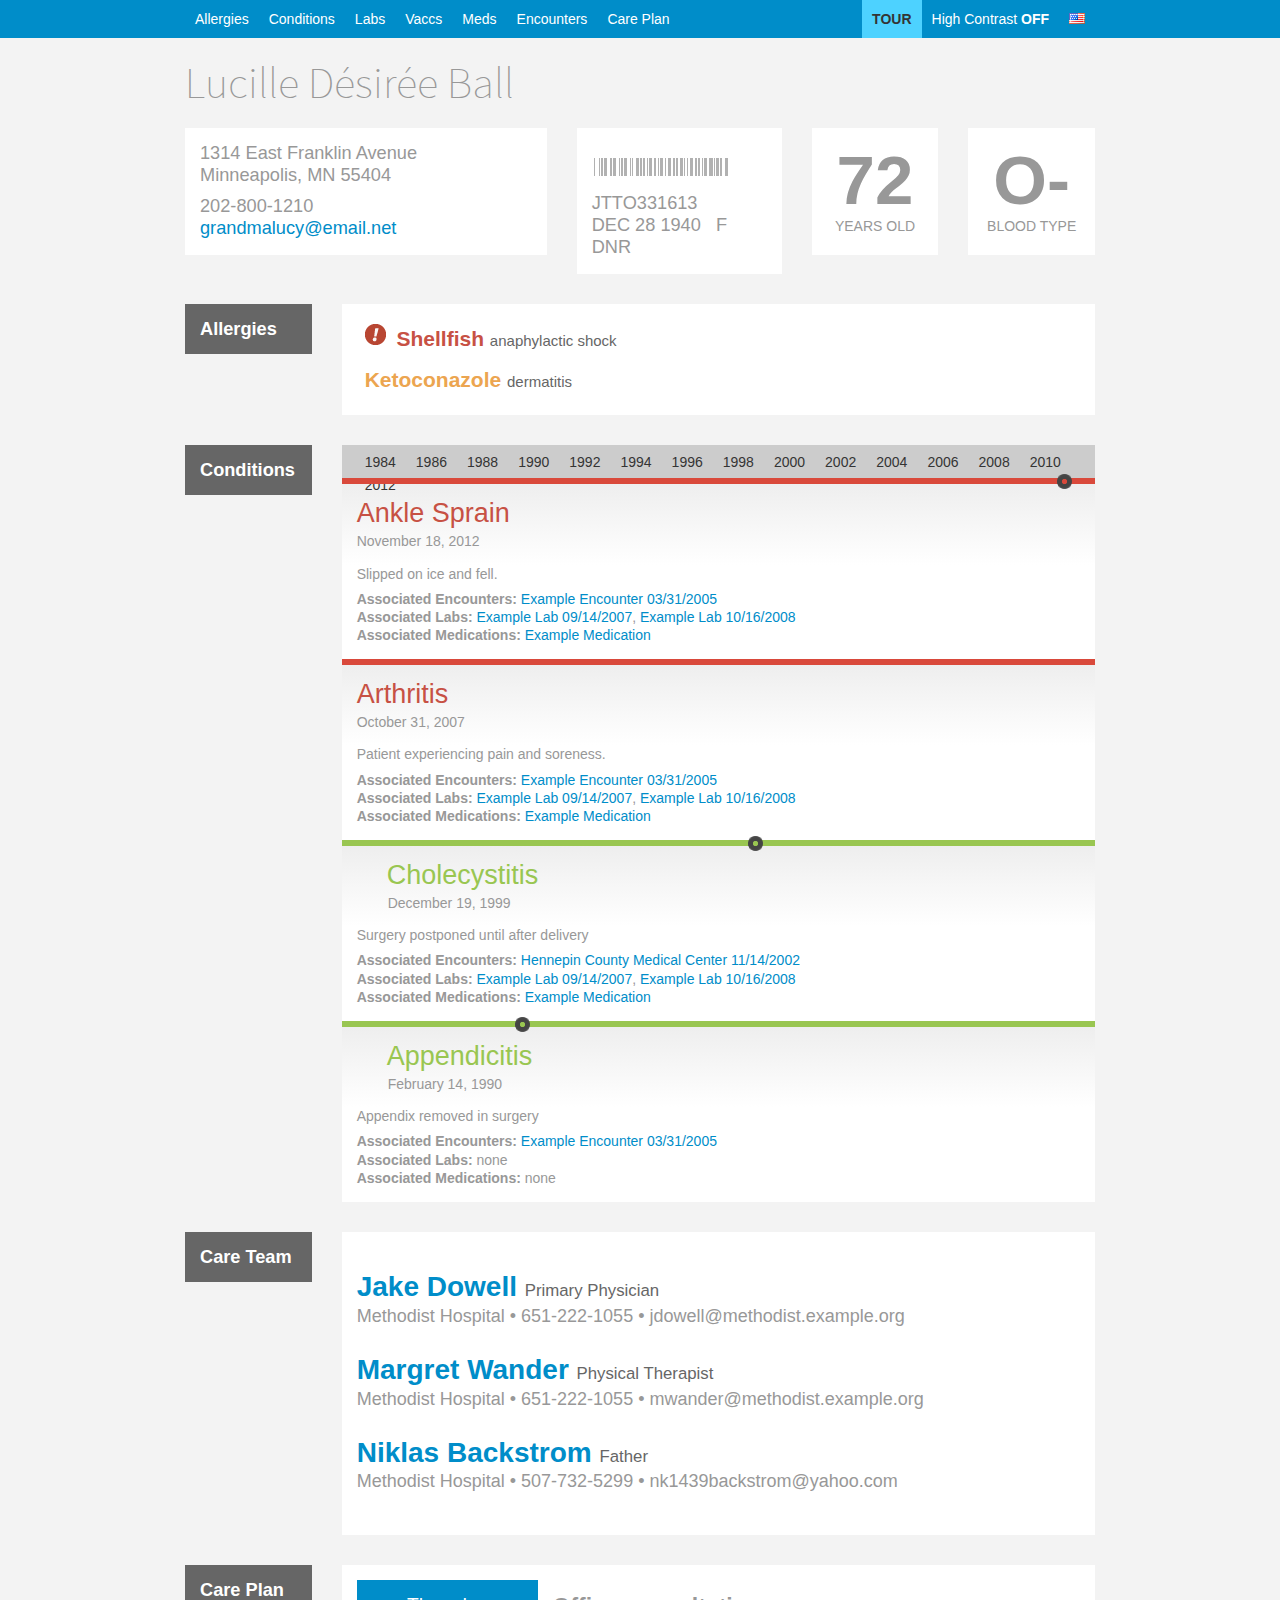
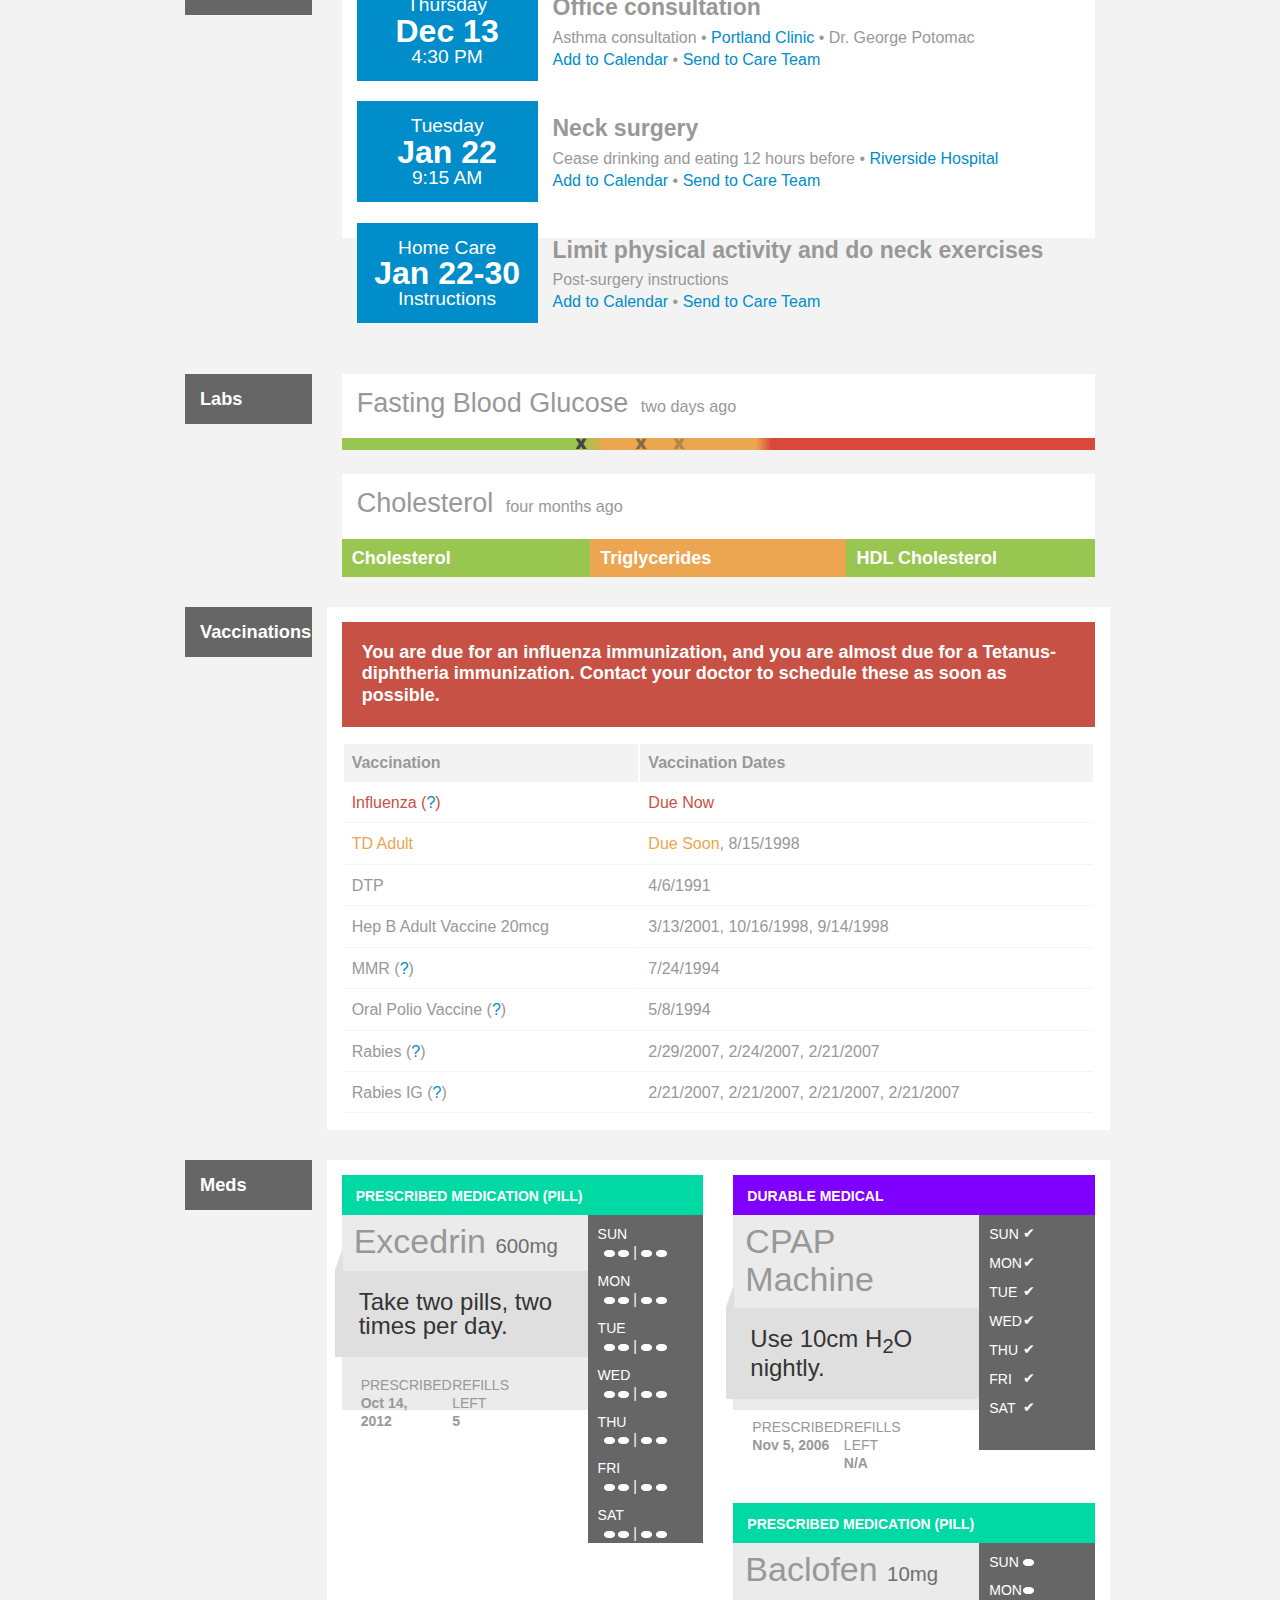
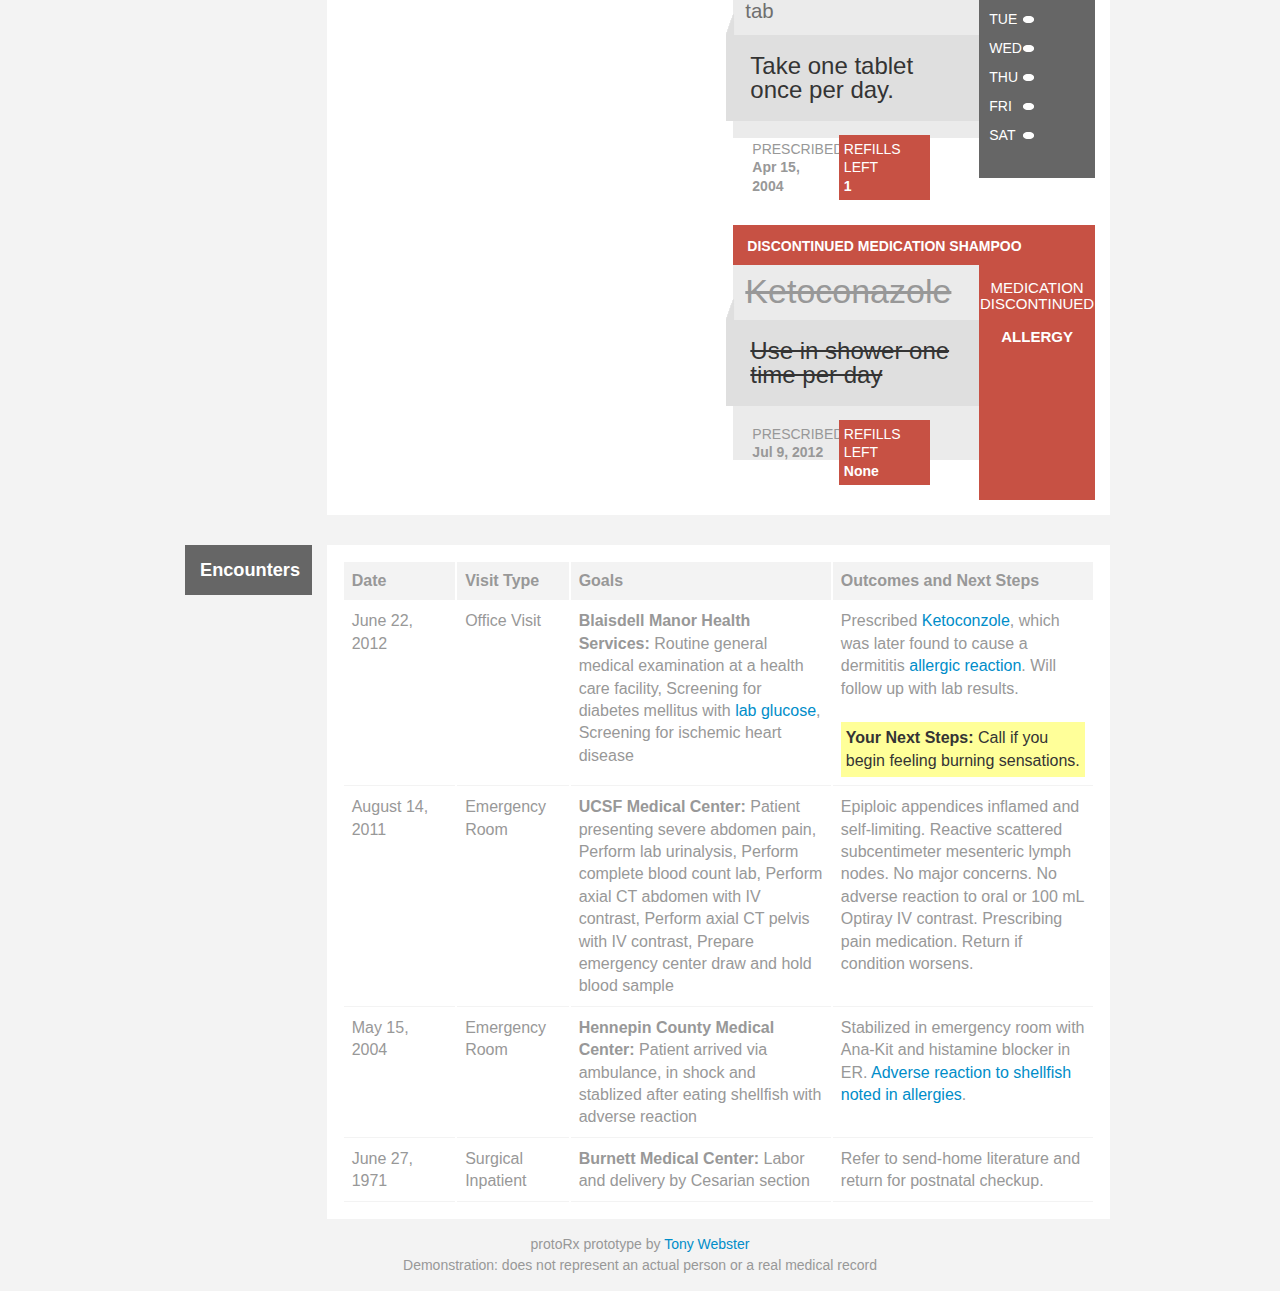
==== commit 8feefeae: "postnatal" ====
--- a/index.html
+++ b/index.html
@@ -225,8 +225,8 @@
                     <h2>Care Team</h2>
                 </div>
             </div>
-                <div class="contacts ten column content">
-                    <div class="panel">
+                <div class="contacts ten column">
+                    <div class="panel content">
                         <div class="contact">
                             <h4>Jake Dowell <small>Primary Physician</small></h4>
                             <p>Methodist Hospital &bull; 651-222-1055 &bull; jdowell@methodist.example.org</p>
@@ -253,8 +253,8 @@
                     <h2>Care Plan</h2>
                 </div>
             </div>
-                <div class="calendar ten column content">
-                    <div class="panel">
+                <div class="calendar ten column">
+                    <div class="panel content">
 
                         <div class="care-event">
                             <div class="cal-date">
@@ -288,6 +288,8 @@
                                 <p><a href="#" class="button">Add to Calendar</a> &bull; <a href="#" class="button">Send to Care Team</a></p>
                             </div>
                         </div>
+
+                        <div class="clearfix"></div>
 
                     </div>
                 </div>
@@ -875,7 +877,7 @@
                                     <strong>Burnett Medical Center: </strong>Labor and delivery by Cesarian section
                                 </td>
                                 <td>
-                                    Refer to send-home literature and return for prenatal checkup.
+                                    Refer to send-home literature and return for postnatal checkup.
                                 </td>
                             </tr>
 
